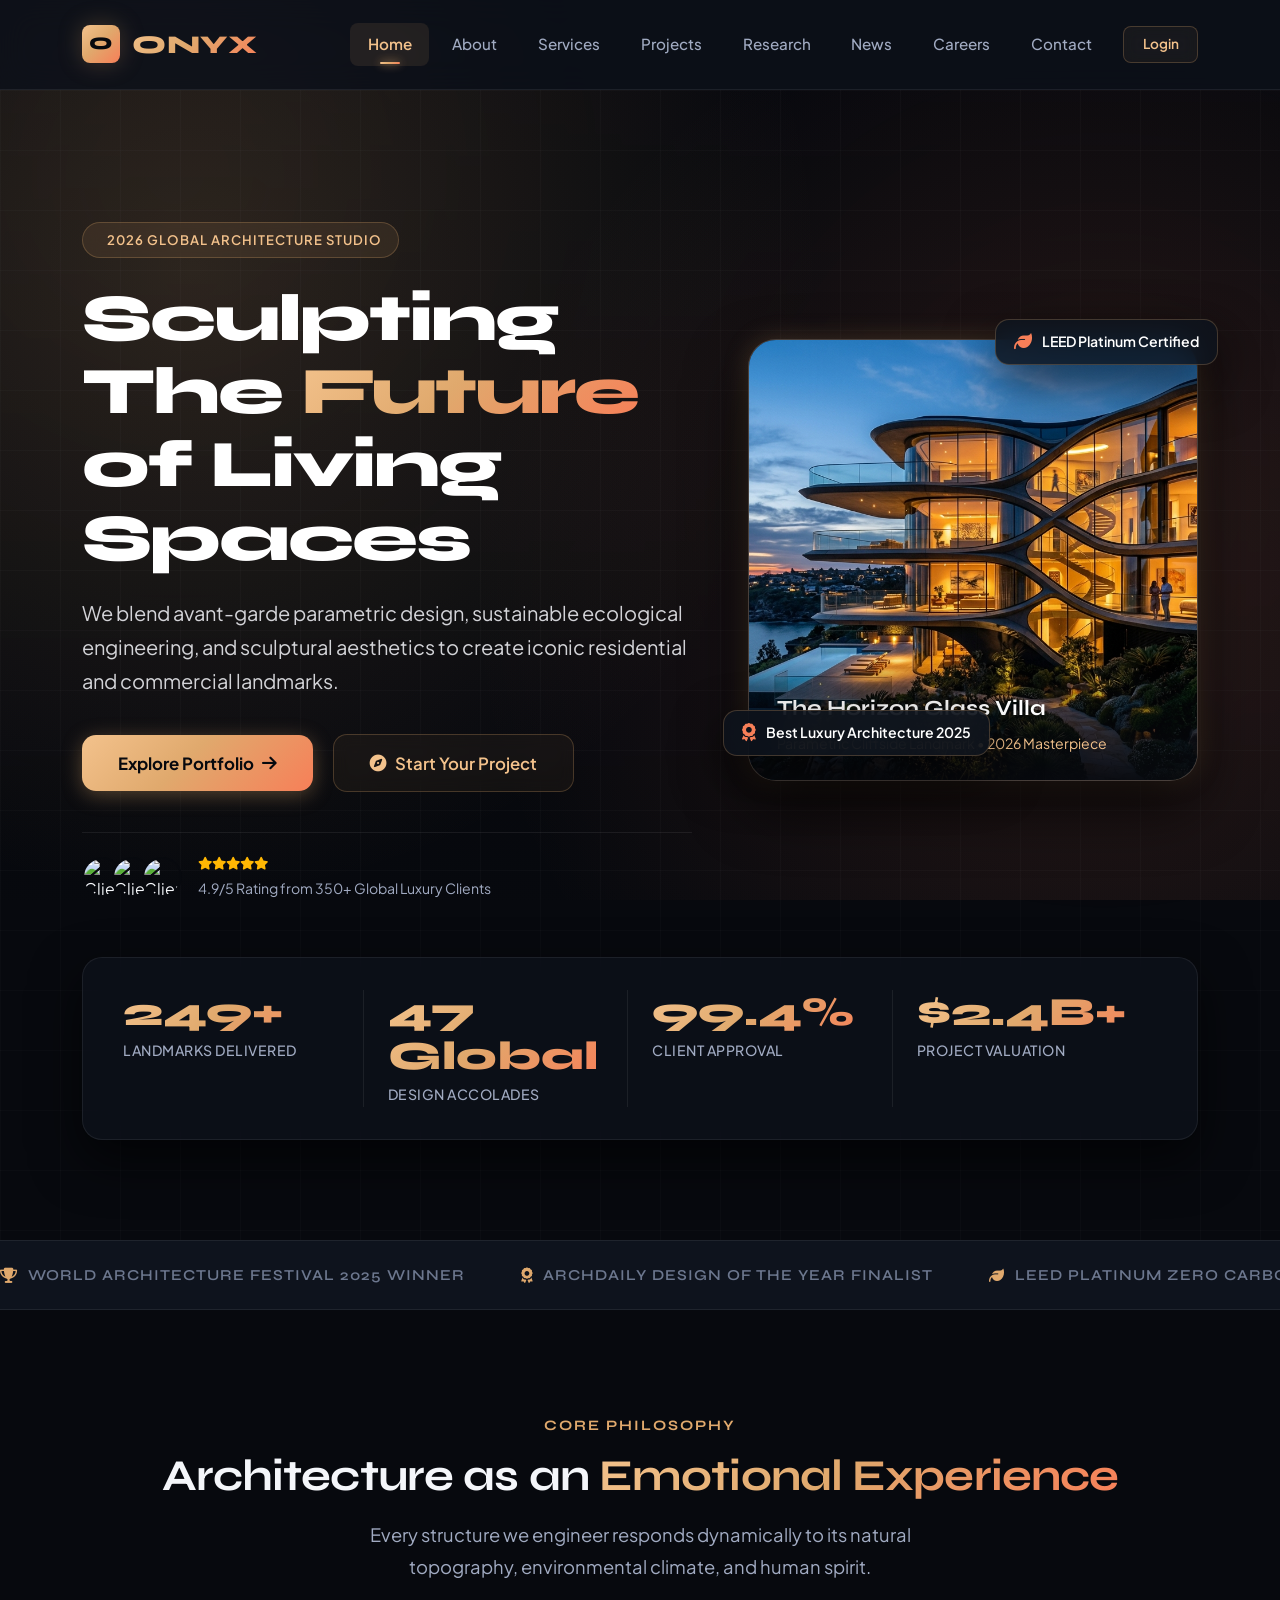
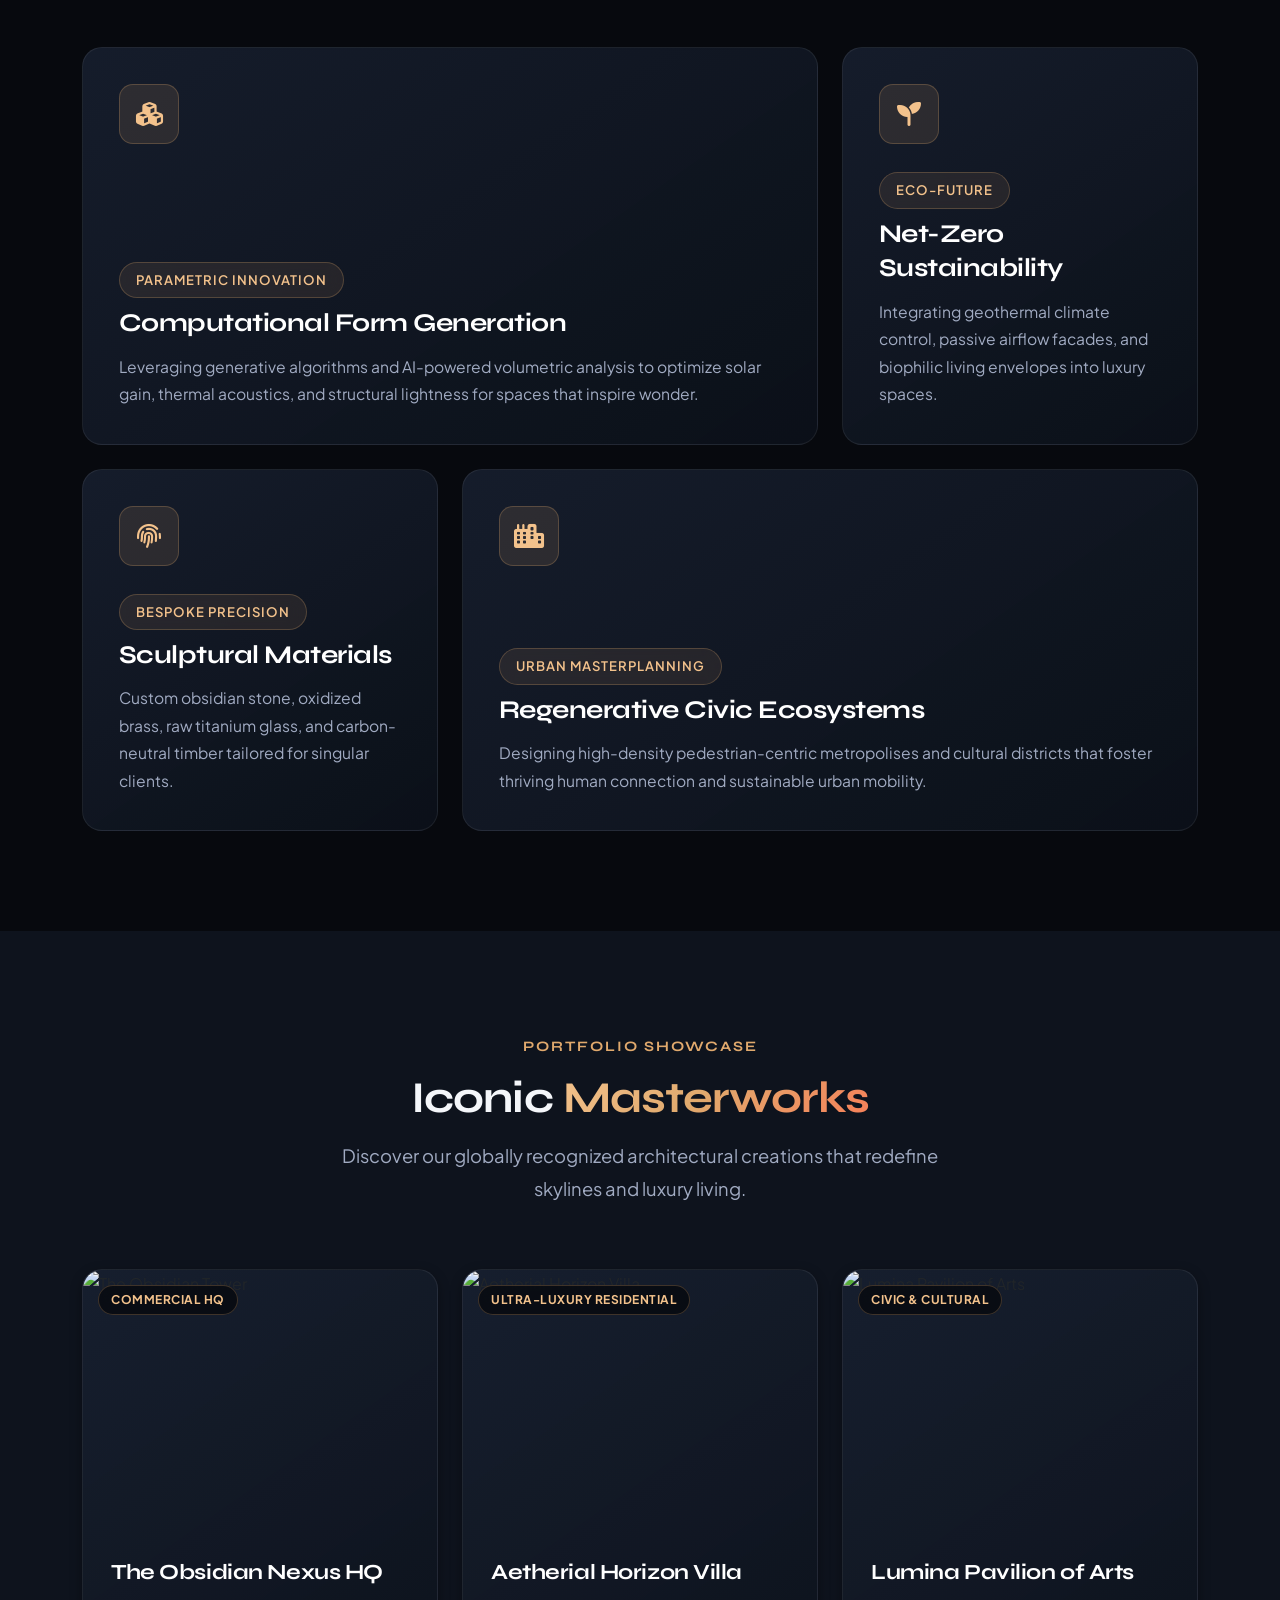
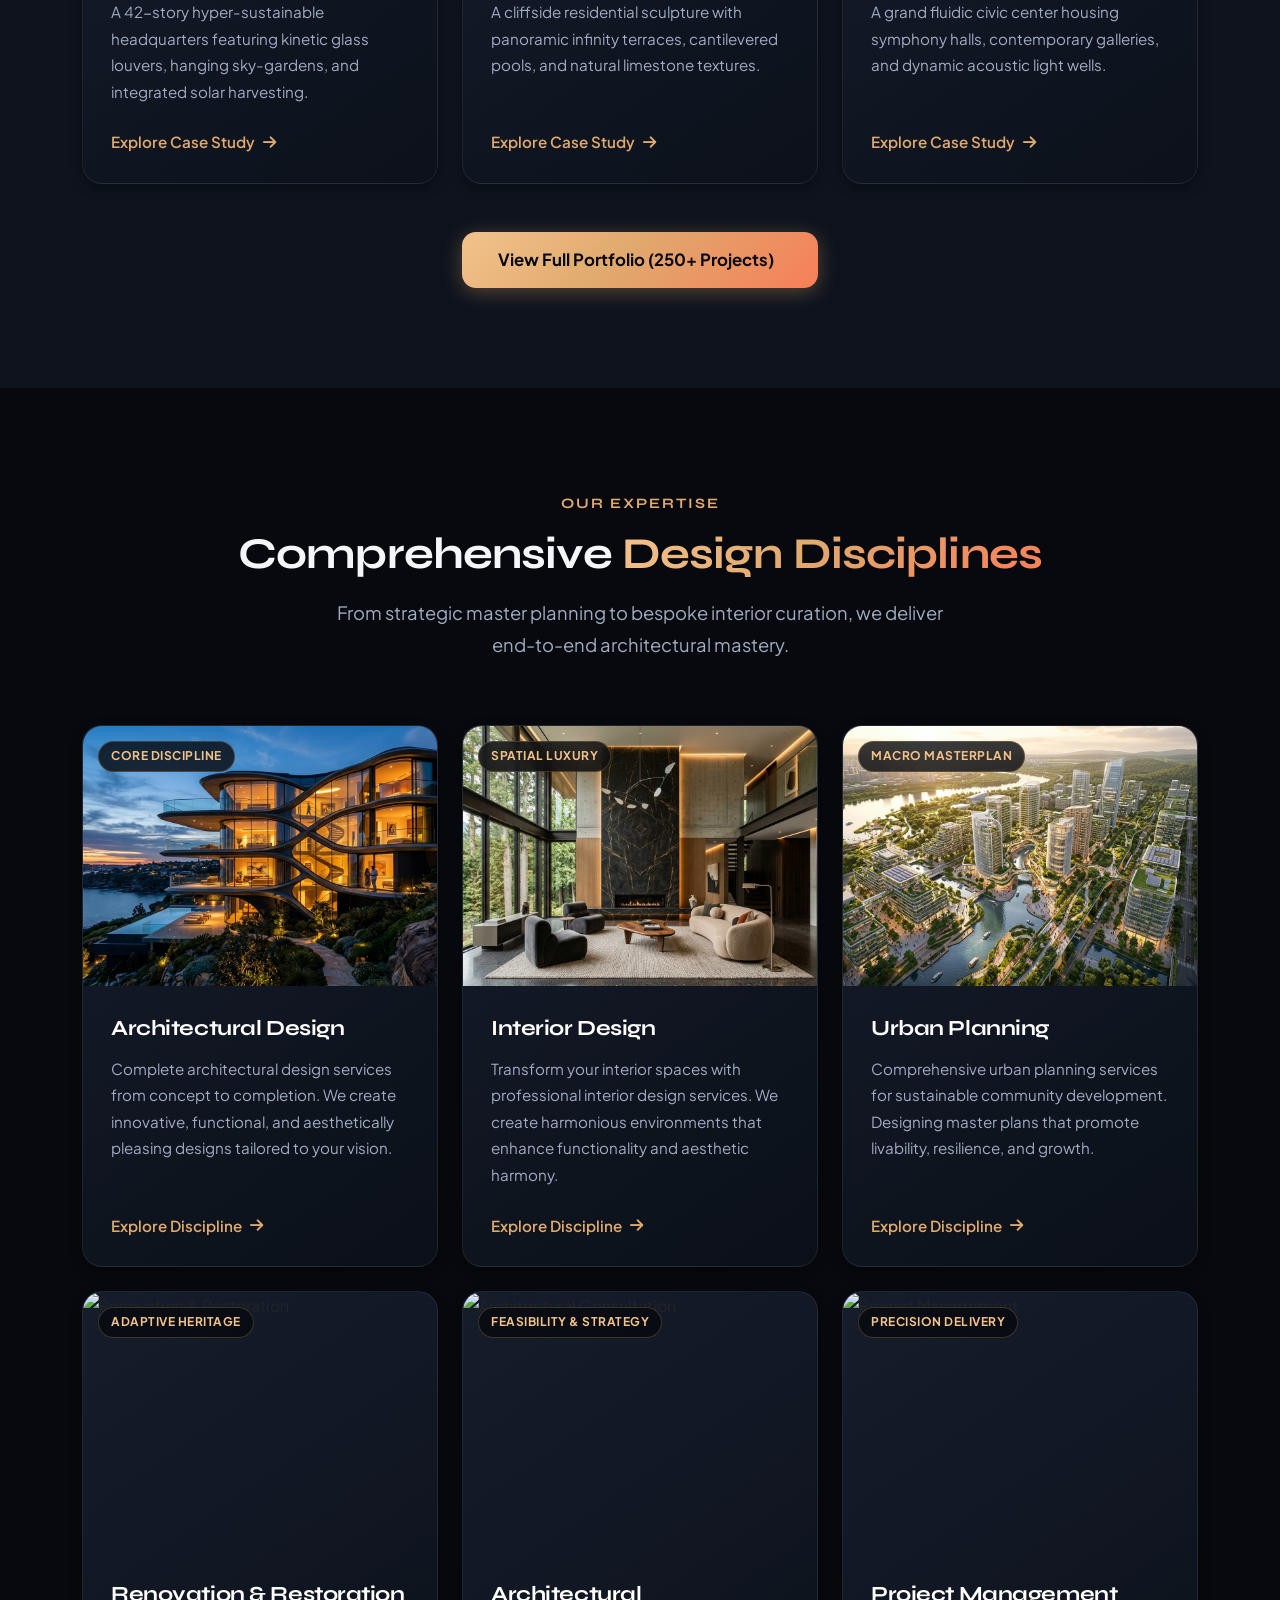
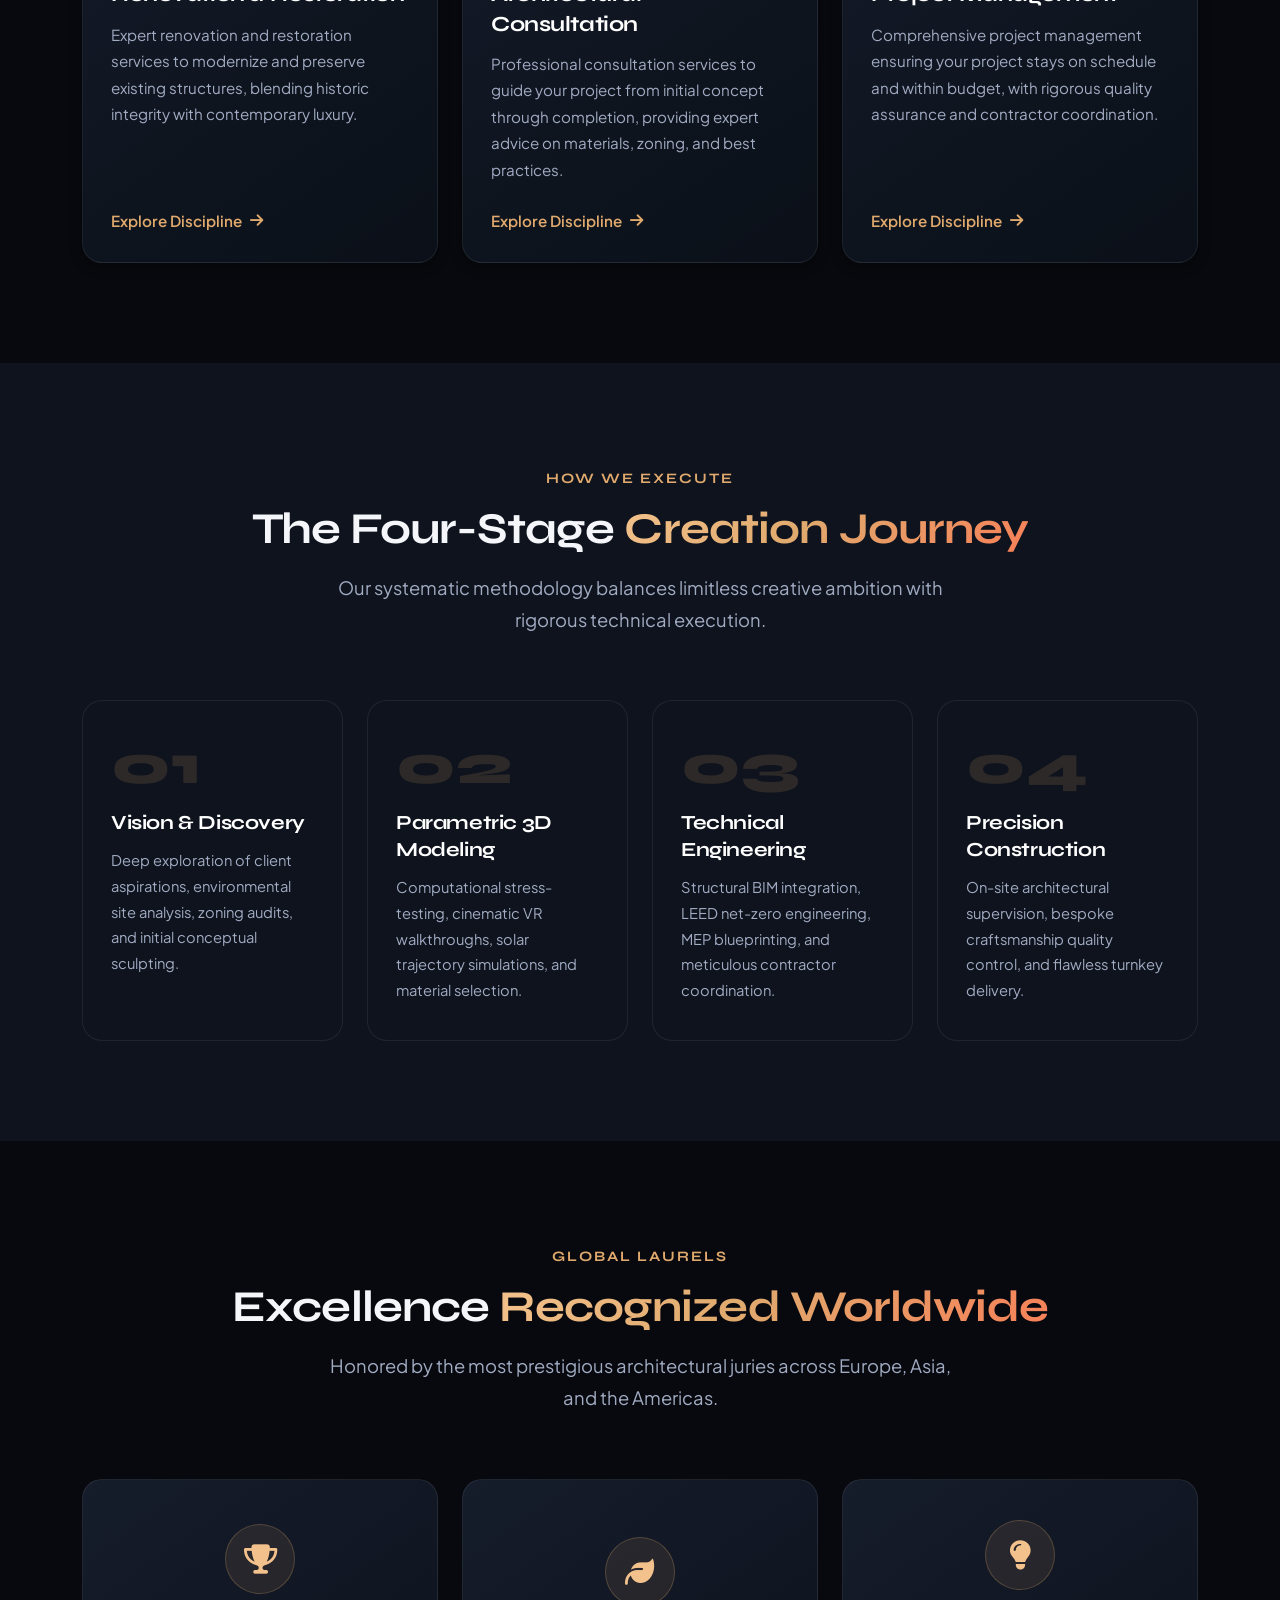
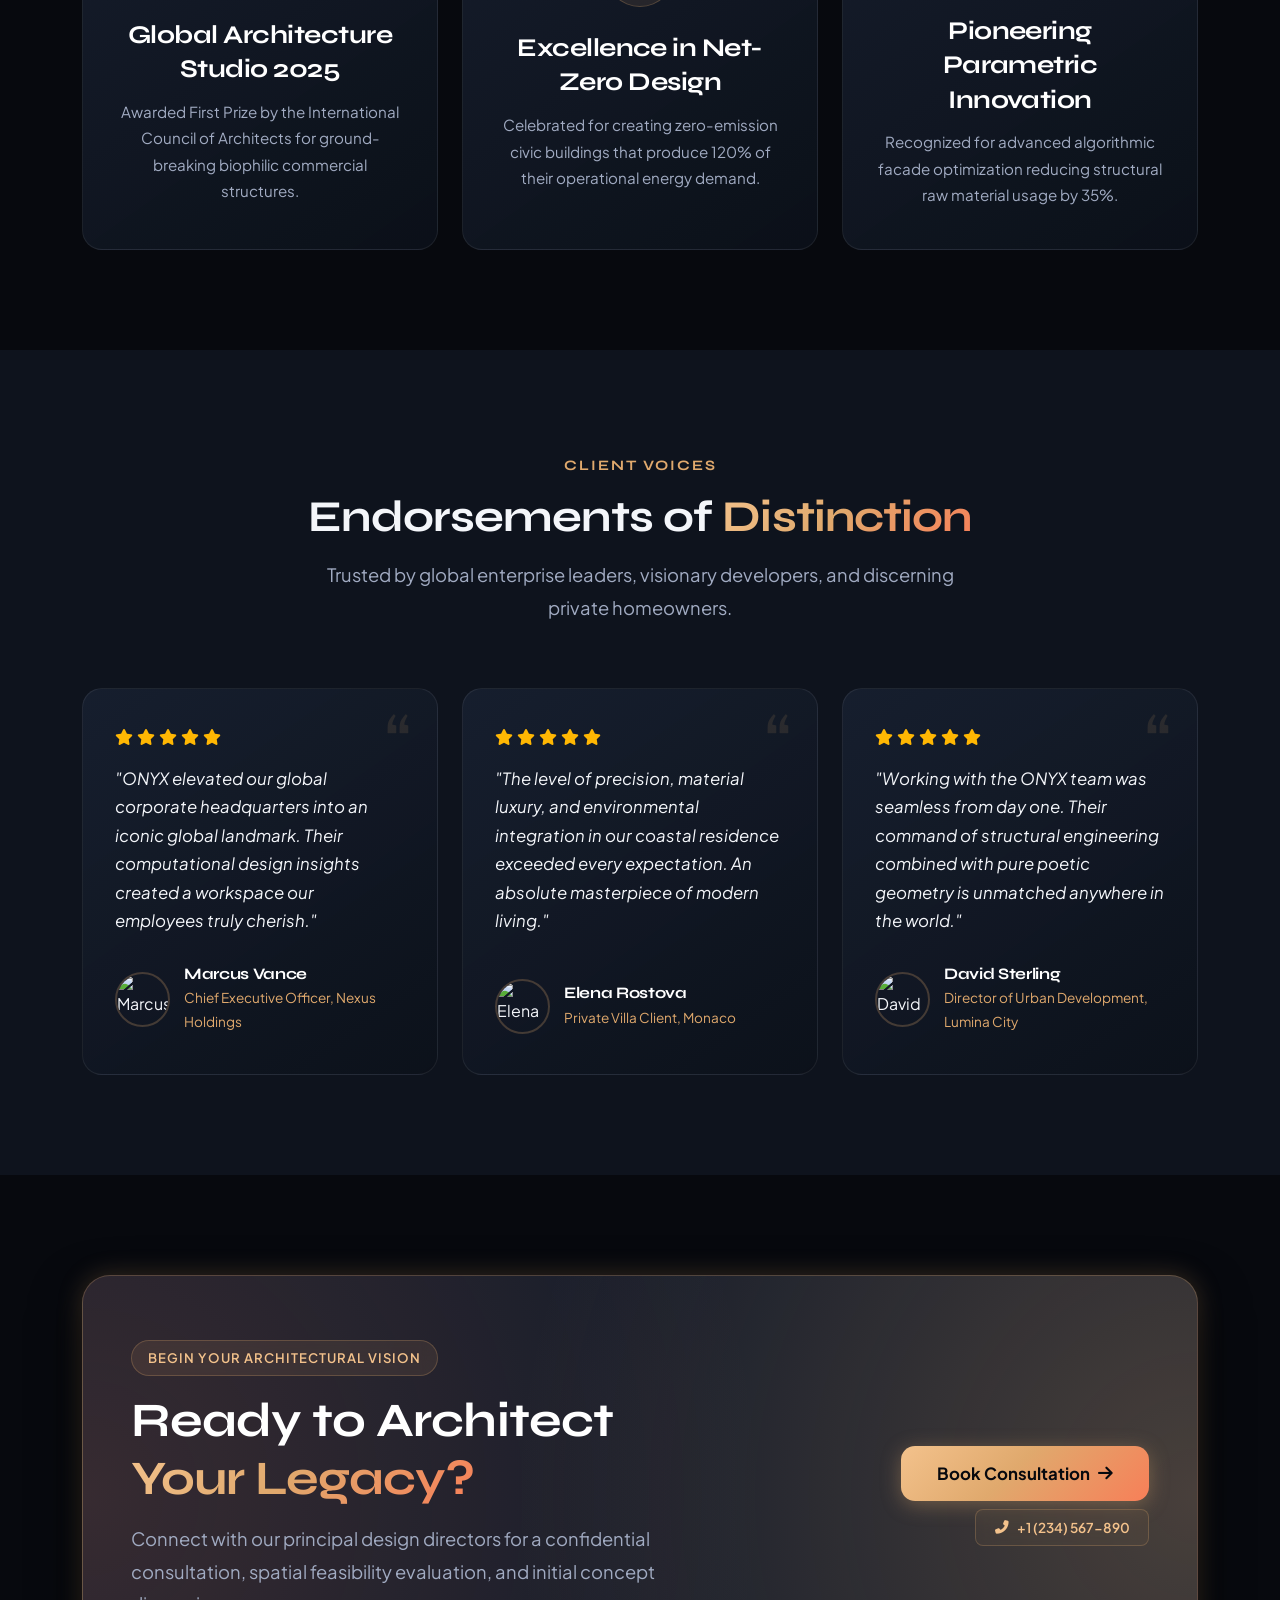
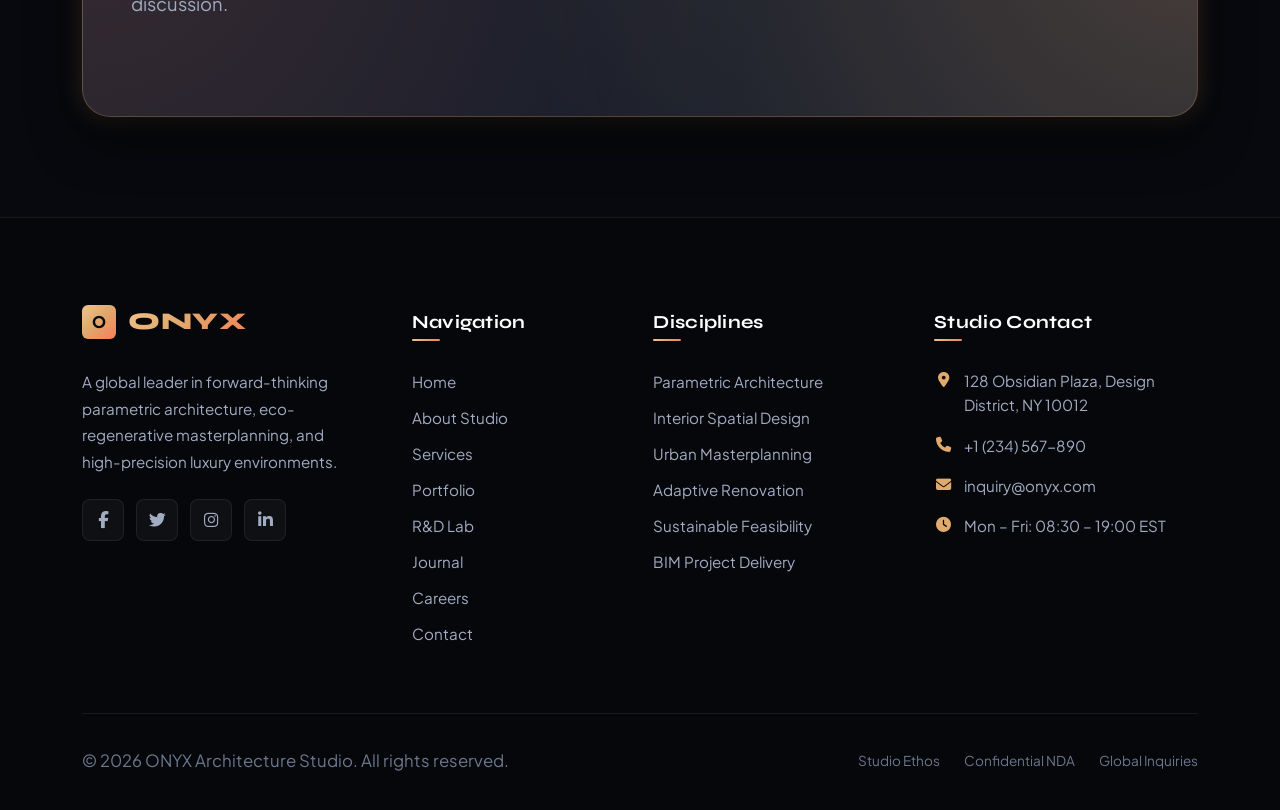
==== index.html @ a3a74d8b "first commit" ====
<!DOCTYPE html>
<html lang="en" data-theme="dark">
<head>
    <meta charset="UTF-8">
    <meta name="viewport" content="width=device-width, initial-scale=1.0">
    <meta name="description" content="ONYX - Award-winning modern architecture & sustainable urban design firm. Crafting futuristic residential, commercial, and civic landmarks.">
    <title>ONYX — Modern Luxury Architecture & Design</title>
    
    <!-- Favicon -->
    <link rel="icon" type="image/svg+xml" href="images/favicon.svg">
    <link rel="icon" type="image/x-icon" href="images/favicon.ico">
    
    <!-- Google Fonts: Syne & Plus Jakarta Sans -->
    <link rel="preconnect" href="https://fonts.googleapis.com">
    <link rel="preconnect" href="https://fonts.gstatic.com" crossorigin>
    <link href="https://fonts.googleapis.com/css2?family=Plus+Jakarta+Sans:wght@300;400;500;600;700;800&family=Syne:wght@600;700;800&display=swap" rel="stylesheet">

    <!-- Bootstrap CSS -->
    <link href="https://cdn.jsdelivr.net/npm/bootstrap@5.3.0/dist/css/bootstrap.min.css" rel="stylesheet">
    
    <!-- Font Awesome -->
    <link rel="stylesheet" href="https://cdnjs.cloudflare.com/ajax/libs/font-awesome/6.4.0/css/all.min.css">
    
    <!-- Custom CSS -->
    <link rel="stylesheet" href="css/style.css">
</head>
<body>
    <!-- Header / Glassmorphism Navigation -->
    <header>
        <nav class="navbar navbar-expand-lg">
            <div class="container">
                <a class="navbar-brand" href="index.html">
                    <div class="brand-badge">O</div>
                    <span>ONYX</span>
                </a>
                <button class="navbar-toggler" type="button" data-bs-toggle="collapse" data-bs-target="#navbarNav" aria-controls="navbarNav" aria-expanded="false" aria-label="Toggle navigation">
                    <span class="navbar-toggler-icon"></span>
                </button>
                <div class="collapse navbar-collapse" id="navbarNav">
                    <ul class="navbar-nav ms-auto">
                        <li class="nav-item">
                            <a class="nav-link active" href="index.html">Home</a>
                        </li>
                        <li class="nav-item">
                            <a class="nav-link" href="about.html">About</a>
                        </li>
                        <li class="nav-item">
                            <a class="nav-link" href="services.html">Services</a>
                        </li>
                        <li class="nav-item">
                            <a class="nav-link" href="projects.html">Projects</a>
                        </li>
                        <li class="nav-item">
                            <a class="nav-link" href="research.html">Research</a>
                        </li>
                        <li class="nav-item">
                            <a class="nav-link" href="news.html">News</a>
                        </li>
                        <li class="nav-item">
                            <a class="nav-link" href="careers.html">Careers</a>
                        </li>
                        <li class="nav-item">
                            <a class="nav-link" href="contact.html">Contact</a>
                        </li>
                        <li class="nav-item ms-lg-2">
                            <a class="btn btn-outline btn-sm" href="login.html">Login</a>
                        </li>
                    </ul>
                </div>
            </div>
        </nav>
    </header>

    <!-- Luxury Hero Section -->
    <section class="hero-section">
        <div class="container">
            <div class="hero-split-grid">
                <!-- Left Content Column -->
                <div class="hero-text-col">
                    <div class="luxury-badge animate-float">
                        <i class="fas fa-sparkles"></i> 2026 Global Architecture Studio
                    </div>
                    <h1>Sculpting The <span class="gradient-text">Future</span> of Living Spaces</h1>
                    <p>We blend avant-garde parametric design, sustainable ecological engineering, and sculptural aesthetics to create iconic residential and commercial landmarks.</p>
                    
                    <div class="hero-actions">
                        <a href="projects.html" class="btn btn-primary btn-lg">
                            <span>Explore Portfolio</span>
                            <i class="fas fa-arrow-right"></i>
                        </a>
                        <a href="contact.html" class="btn btn-outline btn-lg">
                            <i class="fas fa-compass"></i>
                            <span>Start Your Project</span>
                        </a>
                    </div>

                    <!-- Trust Proof Stack -->
                    <div class="hero-trust-proof">
                        <div class="avatar-stack">
                            <img src="https://images.pexels.com/photos/220453/pexels-photo-220453.jpeg?auto=compress&cs=tinysrgb&w=150" alt="Client">
                            <img src="https://images.pexels.com/photos/774909/pexels-photo-774909.jpeg?auto=compress&cs=tinysrgb&w=150" alt="Client">
                            <img src="https://images.pexels.com/photos/1043471/pexels-photo-1043471.jpeg?auto=compress&cs=tinysrgb&w=150" alt="Client">
                        </div>
                        <div class="trust-rating-info">
                            <div class="trust-stars">
                                <i class="fas fa-star"></i><i class="fas fa-star"></i><i class="fas fa-star"></i><i class="fas fa-star"></i><i class="fas fa-star"></i>
                            </div>
                            <div>4.9/5 Rating from 350+ Global Luxury Clients</div>
                        </div>
                    </div>
                </div>

                <!-- Right Visual Showcase Stage -->
                <div class="hero-showcase-stage">
                    <div class="floating-glass-badge badge-top-right">
                        <i class="fas fa-leaf"></i>
                        <span>LEED Platinum Certified</span>
                    </div>

                    <div class="hero-showcase-card">
                        <img src="images/service-architectural-design.jpg" alt="The Obsidian Nexus" class="hero-showcase-img">
                        <div class="hero-showcase-overlay">
                            <div class="hero-showcase-title">The Horizon Glass Villa</div>
                            <div class="hero-showcase-subtitle">Parametric Cliffside Landmark • 2026 Masterpiece</div>
                        </div>
                    </div>

                    <div class="floating-glass-badge badge-bottom-left">
                        <i class="fas fa-award"></i>
                        <span>Best Luxury Architecture 2025</span>
                    </div>
                </div>
            </div>

            <!-- Lower Hero 4-Column Live Metric Matrix -->
            <div class="hero-stats-row">
                <div class="hero-stat-item">
                    <div class="hero-stat-number" data-counter="250" data-suffix="+">250+</div>
                    <div class="hero-stat-label">Landmarks Delivered</div>
                </div>
                <div class="hero-stat-item">
                    <div class="hero-stat-number" data-counter="48" data-suffix=" Global">48 Global</div>
                    <div class="hero-stat-label">Design Accolades</div>
                </div>
                <div class="hero-stat-item">
                    <div class="hero-stat-number" data-counter="99.4" data-suffix="%">99.4%</div>
                    <div class="hero-stat-label">Client Approval</div>
                </div>
                <div class="hero-stat-item">
                    <div class="hero-stat-number" data-counter="2.4" data-prefix="$" data-suffix="B+">$2.4B+</div>
                    <div class="hero-stat-label">Project Valuation</div>
                </div>
            </div>
        </div>
    </section>

    <!-- Accolades & Press Infinite Marquee -->
    <div class="marquee-wrapper">
        <div class="marquee-content">
            <span class="marquee-item"><i class="fas fa-trophy"></i> World Architecture Festival 2025 Winner</span>
            <span class="marquee-item"><i class="fas fa-award"></i> ArchDaily Design of the Year Finalist</span>
            <span class="marquee-item"><i class="fas fa-leaf"></i> LEED Platinum Zero Carbon Certified</span>
            <span class="marquee-item"><i class="fas fa-star"></i> Pritzker Architecture Prize Nominee</span>
            <span class="marquee-item"><i class="fas fa-gem"></i> Architectural Digest Top 50 Global Studios</span>
            <span class="marquee-item"><i class="fas fa-trophy"></i> World Architecture Festival 2025 Winner</span>
            <span class="marquee-item"><i class="fas fa-award"></i> ArchDaily Design of the Year Finalist</span>
            <span class="marquee-item"><i class="fas fa-leaf"></i> LEED Platinum Zero Carbon Certified</span>
        </div>
    </div>

    <!-- Architectural Philosophy / Bento Highlights Grid -->
    <section id="philosophy" class="bg-white">
        <div class="container">
            <div class="section-title">
                <span class="section-tag">Core Philosophy</span>
                <h2>Architecture as an <span class="gradient-text">Emotional Experience</span></h2>
                <p>Every structure we engineer responds dynamically to its natural topography, environmental climate, and human spirit.</p>
            </div>

            <div class="bento-grid">
                <!-- Bento Item 1 (Wide) -->
                <div class="bento-card col-span-8">
                    <div class="bento-icon">
                        <i class="fas fa-cubes"></i>
                    </div>
                    <div>
                        <div class="luxury-badge mb-2">Parametric Innovation</div>
                        <h3>Computational Form Generation</h3>
                        <p>Leveraging generative algorithms and AI-powered volumetric analysis to optimize solar gain, thermal acoustics, and structural lightness for spaces that inspire wonder.</p>
                    </div>
                </div>

                <!-- Bento Item 2 -->
                <div class="bento-card col-span-4">
                    <div class="bento-icon">
                        <i class="fas fa-seedling"></i>
                    </div>
                    <div>
                        <div class="luxury-badge mb-2">Eco-Future</div>
                        <h3>Net-Zero Sustainability</h3>
                        <p>Integrating geothermal climate control, passive airflow facades, and biophilic living envelopes into luxury spaces.</p>
                    </div>
                </div>

                <!-- Bento Item 3 -->
                <div class="bento-card col-span-4">
                    <div class="bento-icon">
                        <i class="fas fa-fingerprint"></i>
                    </div>
                    <div>
                        <div class="luxury-badge mb-2">Bespoke Precision</div>
                        <h3>Sculptural Materials</h3>
                        <p>Custom obsidian stone, oxidized brass, raw titanium glass, and carbon-neutral timber tailored for singular clients.</p>
                    </div>
                </div>

                <!-- Bento Item 4 (Wide) -->
                <div class="bento-card col-span-8">
                    <div class="bento-icon">
                        <i class="fas fa-city"></i>
                    </div>
                    <div>
                        <div class="luxury-badge mb-2">Urban Masterplanning</div>
                        <h3>Regenerative Civic Ecosystems</h3>
                        <p>Designing high-density pedestrian-centric metropolises and cultural districts that foster thriving human connection and sustainable urban mobility.</p>
                    </div>
                </div>
            </div>
        </div>
    </section>

    <!-- Signature Projects Showcase -->
    <section id="projects" class="bg-light">
        <div class="container">
            <div class="section-title">
                <span class="section-tag">Portfolio Showcase</span>
                <h2>Iconic <span class="gradient-text">Masterworks</span></h2>
                <p>Discover our globally recognized architectural creations that redefine skylines and luxury living.</p>
            </div>

            <div class="row g-4">
                <!-- Project 1 -->
                <div class="col-md-6 col-lg-4">
                    <div class="card">
                        <div class="card-img-wrapper">
                            <img src="https://images.pexels.com/photos/323775/pexels-photo-323775.jpeg?auto=compress&cs=tinysrgb&w=800" alt="The Obsidian Tower" class="card-img-top">
                            <span class="card-tag">Commercial HQ</span>
                        </div>
                        <div class="card-body">
                            <h3 class="card-title">The Obsidian Nexus HQ</h3>
                            <p class="card-text">A 42-story hyper-sustainable headquarters featuring kinetic glass louvers, hanging sky-gardens, and integrated solar harvesting.</p>
                            <a href="project-details.html" class="card-link">
                                <span>Explore Case Study</span>
                                <i class="fas fa-arrow-right"></i>
                            </a>
                        </div>
                    </div>
                </div>

                <!-- Project 2 -->
                <div class="col-md-6 col-lg-4">
                    <div class="card">
                        <div class="card-img-wrapper">
                            <img src="https://images.pexels.com/photos/323780/pexels-photo-323780.jpeg?auto=compress&cs=tinysrgb&w=800" alt="Aetherial Horizon Villa" class="card-img-top">
                            <span class="card-tag">Ultra-Luxury Residential</span>
                        </div>
                        <div class="card-body">
                            <h3 class="card-title">Aetherial Horizon Villa</h3>
                            <p class="card-text">A cliffside residential sculpture with panoramic infinity terraces, cantilevered pools, and natural limestone textures.</p>
                            <a href="project-details.html" class="card-link">
                                <span>Explore Case Study</span>
                                <i class="fas fa-arrow-right"></i>
                            </a>
                        </div>
                    </div>
                </div>

                <!-- Project 3 -->
                <div class="col-md-6 col-lg-4">
                    <div class="card">
                        <div class="card-img-wrapper">
                            <img src="https://images.pexels.com/photos/1568607/pexels-photo-1568607.jpeg?auto=compress&cs=tinysrgb&w=800" alt="Lumina Pavilion of Arts" class="card-img-top">
                            <span class="card-tag">Civic & Cultural</span>
                        </div>
                        <div class="card-body">
                            <h3 class="card-title">Lumina Pavilion of Arts</h3>
                            <p class="card-text">A grand fluidic civic center housing symphony halls, contemporary galleries, and dynamic acoustic light wells.</p>
                            <a href="project-details.html" class="card-link">
                                <span>Explore Case Study</span>
                                <i class="fas fa-arrow-right"></i>
                            </a>
                        </div>
                    </div>
                </div>
            </div>

            <div class="text-center mt-5">
                <a href="projects.html" class="btn btn-primary btn-lg">
                    <span>View Full Portfolio (250+ Projects)</span>
                    <i class="fas fa-grid-2"></i>
                </a>
            </div>
        </div>
    </section>

    <!-- Comprehensive Services Section -->
    <section id="services" class="bg-white">
        <div class="container">
            <div class="section-title">
                <span class="section-tag">Our Expertise</span>
                <h2>Comprehensive <span class="gradient-text">Design Disciplines</span></h2>
                <p>From strategic master planning to bespoke interior curation, we deliver end-to-end architectural mastery.</p>
            </div>

            <div class="row g-4">
                <!-- 1. Architectural Design -->
                <div class="col-md-6 col-lg-4">
                    <div class="card">
                        <div class="card-img-wrapper">
                            <img src="images/service-architectural-design.jpg" alt="Architectural Design" class="card-img-top">
                            <span class="card-tag">Core Discipline</span>
                        </div>
                        <div class="card-body">
                            <h3>Architectural Design</h3>
                            <p class="card-text">Complete architectural design services from concept to completion. We create innovative, functional, and aesthetically pleasing designs tailored to your vision.</p>
                            <a href="services.html" class="card-link">
                                <span>Explore Discipline</span> <i class="fas fa-arrow-right"></i>
                            </a>
                        </div>
                    </div>
                </div>

                <!-- 2. Interior Design -->
                <div class="col-md-6 col-lg-4">
                    <div class="card">
                        <div class="card-img-wrapper">
                            <img src="images/service-interior-design.jpg" alt="Interior Design" class="card-img-top">
                            <span class="card-tag">Spatial Luxury</span>
                        </div>
                        <div class="card-body">
                            <h3>Interior Design</h3>
                            <p class="card-text">Transform your interior spaces with professional interior design services. We create harmonious environments that enhance functionality and aesthetic harmony.</p>
                            <a href="services.html" class="card-link">
                                <span>Explore Discipline</span> <i class="fas fa-arrow-right"></i>
                            </a>
                        </div>
                    </div>
                </div>

                <!-- 3. Urban Planning -->
                <div class="col-md-6 col-lg-4">
                    <div class="card">
                        <div class="card-img-wrapper">
                            <img src="images/service-urban-planning.jpg" alt="Urban Planning" class="card-img-top">
                            <span class="card-tag">Macro Masterplan</span>
                        </div>
                        <div class="card-body">
                            <h3>Urban Planning</h3>
                            <p class="card-text">Comprehensive urban planning services for sustainable community development. Designing master plans that promote livability, resilience, and growth.</p>
                            <a href="services.html" class="card-link">
                                <span>Explore Discipline</span> <i class="fas fa-arrow-right"></i>
                            </a>
                        </div>
                    </div>
                </div>

                <!-- 4. Renovation & Restoration -->
                <div class="col-md-6 col-lg-4">
                    <div class="card">
                        <div class="card-img-wrapper">
                            <img src="https://images.pexels.com/photos/1571460/pexels-photo-1571460.jpeg?auto=compress&cs=tinysrgb&w=800" alt="Renovation & Restoration" class="card-img-top">
                            <span class="card-tag">Adaptive Heritage</span>
                        </div>
                        <div class="card-body">
                            <h3>Renovation & Restoration</h3>
                            <p class="card-text">Expert renovation and restoration services to modernize and preserve existing structures, blending historic integrity with contemporary luxury.</p>
                            <a href="services.html" class="card-link">
                                <span>Explore Discipline</span> <i class="fas fa-arrow-right"></i>
                            </a>
                        </div>
                    </div>
                </div>

                <!-- 5. Architectural Consultation -->
                <div class="col-md-6 col-lg-4">
                    <div class="card">
                        <div class="card-img-wrapper">
                            <img src="https://images.pexels.com/photos/3182812/pexels-photo-3182812.jpeg?auto=compress&cs=tinysrgb&w=800" alt="Architectural Consultation" class="card-img-top">
                            <span class="card-tag">Feasibility & Strategy</span>
                        </div>
                        <div class="card-body">
                            <h3>Architectural Consultation</h3>
                            <p class="card-text">Professional consultation services to guide your project from initial concept through completion, providing expert advice on materials, zoning, and best practices.</p>
                            <a href="services.html" class="card-link">
                                <span>Explore Discipline</span> <i class="fas fa-arrow-right"></i>
                            </a>
                        </div>
                    </div>
                </div>

                <!-- 6. Project Management -->
                <div class="col-md-6 col-lg-4">
                    <div class="card">
                        <div class="card-img-wrapper">
                            <img src="https://images.pexels.com/photos/1216589/pexels-photo-1216589.jpeg?auto=compress&cs=tinysrgb&w=800" alt="Project Management" class="card-img-top">
                            <span class="card-tag">Precision Delivery</span>
                        </div>
                        <div class="card-body">
                            <h3>Project Management</h3>
                            <p class="card-text">Comprehensive project management ensuring your project stays on schedule and within budget, with rigorous quality assurance and contractor coordination.</p>
                            <a href="services.html" class="card-link">
                                <span>Explore Discipline</span> <i class="fas fa-arrow-right"></i>
                            </a>
                        </div>
                    </div>
                </div>
            </div>
        </div>
    </section>

    <!-- Interactive Design Process Journey -->
    <section id="process" class="bg-light">
        <div class="container">
            <div class="section-title">
                <span class="section-tag">How We Execute</span>
                <h2>The Four-Stage <span class="gradient-text">Creation Journey</span></h2>
                <p>Our systematic methodology balances limitless creative ambition with rigorous technical execution.</p>
            </div>

            <div class="process-grid">
                <div class="process-step-card">
                    <div class="process-step-number">01</div>
                    <h3>Vision & Discovery</h3>
                    <p>Deep exploration of client aspirations, environmental site analysis, zoning audits, and initial conceptual sculpting.</p>
                </div>
                <div class="process-step-card">
                    <div class="process-step-number">02</div>
                    <h3>Parametric 3D Modeling</h3>
                    <p>Computational stress-testing, cinematic VR walkthroughs, solar trajectory simulations, and material selection.</p>
                </div>
                <div class="process-step-card">
                    <div class="process-step-number">03</div>
                    <h3>Technical Engineering</h3>
                    <p>Structural BIM integration, LEED net-zero engineering, MEP blueprinting, and meticulous contractor coordination.</p>
                </div>
                <div class="process-step-card">
                    <div class="process-step-number">04</div>
                    <h3>Precision Construction</h3>
                    <p>On-site architectural supervision, bespoke craftsmanship quality control, and flawless turnkey delivery.</p>
                </div>
            </div>
        </div>
    </section>

    <!-- Global Awards & Industry Recognition -->
    <section id="awards" class="bg-white">
        <div class="container">
            <div class="section-title">
                <span class="section-tag">Global Laurels</span>
                <h2>Excellence <span class="gradient-text">Recognized Worldwide</span></h2>
                <p>Honored by the most prestigious architectural juries across Europe, Asia, and the Americas.</p>
            </div>

            <div class="row g-4 justify-content-center">
                <div class="col-md-4">
                    <div class="cta-card">
                        <div class="cta-card-icon">
                            <i class="fas fa-trophy"></i>
                        </div>
                        <h3>Global Architecture Studio 2025</h3>
                        <p>Awarded First Prize by the International Council of Architects for ground-breaking biophilic commercial structures.</p>
                    </div>
                </div>
                <div class="col-md-4">
                    <div class="cta-card">
                        <div class="cta-card-icon">
                            <i class="fas fa-leaf"></i>
                        </div>
                        <h3>Excellence in Net-Zero Design</h3>
                        <p>Celebrated for creating zero-emission civic buildings that produce 120% of their operational energy demand.</p>
                    </div>
                </div>
                <div class="col-md-4">
                    <div class="cta-card">
                        <div class="cta-card-icon">
                            <i class="fas fa-lightbulb"></i>
                        </div>
                        <h3>Pioneering Parametric Innovation</h3>
                        <p>Recognized for advanced algorithmic facade optimization reducing structural raw material usage by 35%.</p>
                    </div>
                </div>
            </div>
        </div>
    </section>

    <!-- Client Testimonials & Press Endorsements -->
    <section id="testimonials" class="bg-light">
        <div class="container">
            <div class="section-title">
                <span class="section-tag">Client Voices</span>
                <h2>Endorsements of <span class="gradient-text">Distinction</span></h2>
                <p>Trusted by global enterprise leaders, visionary developers, and discerning private homeowners.</p>
            </div>

            <div class="row g-4">
                <div class="col-md-4">
                    <div class="testimonial-card">
                        <div class="testimonial-rating">
                            <i class="fas fa-star"></i><i class="fas fa-star"></i><i class="fas fa-star"></i><i class="fas fa-star"></i><i class="fas fa-star"></i>
                        </div>
                        <p class="testimonial-text">"ONYX elevated our global corporate headquarters into an iconic global landmark. Their computational design insights created a workspace our employees truly cherish."</p>
                        <div class="testimonial-author-wrapper">
                            <img src="https://images.pexels.com/photos/220453/pexels-photo-220453.jpeg?auto=compress&cs=tinysrgb&w=150" alt="Marcus Vance" class="testimonial-avatar">
                            <div>
                                <h4 class="testimonial-author">Marcus Vance</h4>
                                <p class="testimonial-role">Chief Executive Officer, Nexus Holdings</p>
                            </div>
                        </div>
                    </div>
                </div>

                <div class="col-md-4">
                    <div class="testimonial-card">
                        <div class="testimonial-rating">
                            <i class="fas fa-star"></i><i class="fas fa-star"></i><i class="fas fa-star"></i><i class="fas fa-star"></i><i class="fas fa-star"></i>
                        </div>
                        <p class="testimonial-text">"The level of precision, material luxury, and environmental integration in our coastal residence exceeded every expectation. An absolute masterpiece of modern living."</p>
                        <div class="testimonial-author-wrapper">
                            <img src="https://images.pexels.com/photos/774909/pexels-photo-774909.jpeg?auto=compress&cs=tinysrgb&w=150" alt="Elena Rostova" class="testimonial-avatar">
                            <div>
                                <h4 class="testimonial-author">Elena Rostova</h4>
                                <p class="testimonial-role">Private Villa Client, Monaco</p>
                            </div>
                        </div>
                    </div>
                </div>

                <div class="col-md-4">
                    <div class="testimonial-card">
                        <div class="testimonial-rating">
                            <i class="fas fa-star"></i><i class="fas fa-star"></i><i class="fas fa-star"></i><i class="fas fa-star"></i><i class="fas fa-star"></i>
                        </div>
                        <p class="testimonial-text">"Working with the ONYX team was seamless from day one. Their command of structural engineering combined with pure poetic geometry is unmatched anywhere in the world."</p>
                        <div class="testimonial-author-wrapper">
                            <img src="https://images.pexels.com/photos/1043471/pexels-photo-1043471.jpeg?auto=compress&cs=tinysrgb&w=150" alt="David Sterling" class="testimonial-avatar">
                            <div>
                                <h4 class="testimonial-author">David Sterling</h4>
                                <p class="testimonial-role">Director of Urban Development, Lumina City</p>
                            </div>
                        </div>
                    </div>
                </div>
            </div>
        </div>
    </section>

    <!-- High-Impact Consultation Banner -->
    <section class="bg-white">
        <div class="container">
            <div class="consultation-banner text-center text-lg-start">
                <div class="row align-items-center">
                    <div class="col-lg-8">
                        <div class="luxury-badge mb-3">Begin Your Architectural Vision</div>
                        <h2>Ready to Architect <span class="gradient-text">Your Legacy?</span></h2>
                        <p>Connect with our principal design directors for a confidential consultation, spatial feasibility evaluation, and initial concept discussion.</p>
                    </div>
                    <div class="col-lg-4 text-lg-end mt-4 mt-lg-0">
                        <a href="contact.html" class="btn btn-primary btn-lg mb-2">
                            <span>Book Consultation</span>
                            <i class="fas fa-arrow-right"></i>
                        </a>
                        <div>
                            <a href="tel:+1234567890" class="btn btn-outline btn-sm">
                                <i class="fas fa-phone-alt"></i> +1 (234) 567-890
                            </a>
                        </div>
                    </div>
                </div>
            </div>
        </div>
    </section>

    <!-- Footer -->
    <footer>
    <div class="container">
        <div class="footer-content">
            <!-- Col 1: Brand -->
            <div class="footer-section">
                <div class="footer-brand-header">
                    <div class="brand-badge" style="width:34px;height:34px;border-radius:6px;background:var(--gradient-luxury);display:flex;align-items:center;justify-content:center;color:#07090e;font-weight:800;font-size:1rem;">O</div>
                    <span class="brand-title">ONYX</span>
                </div>
                <p>A global leader in forward-thinking parametric architecture, eco-regenerative masterplanning, and high-precision luxury environments.</p>
                <div class="social-icons">
                    <a href="https://www.facebook.com" target="_blank" rel="noopener noreferrer" class="social-icon" aria-label="Facebook"><i class="fab fa-facebook-f"></i></a>
                    <a href="https://www.twitter.com" target="_blank" rel="noopener noreferrer" class="social-icon" aria-label="Twitter"><i class="fab fa-twitter"></i></a>
                    <a href="https://www.instagram.com" target="_blank" rel="noopener noreferrer" class="social-icon" aria-label="Instagram"><i class="fab fa-instagram"></i></a>
                    <a href="https://www.linkedin.com" target="_blank" rel="noopener noreferrer" class="social-icon" aria-label="LinkedIn"><i class="fab fa-linkedin-in"></i></a>
                </div>
            </div>
            
            <!-- Col 2: Navigation -->
            <div class="footer-section">
                <h4 class="footer-heading">Navigation</h4>
                <ul>
                    <li><a href="index.html">Home</a></li>
                    <li><a href="about.html">About Studio</a></li>
                    <li><a href="services.html">Services</a></li>
                    <li><a href="projects.html">Portfolio</a></li>
                    <li><a href="research.html">R&D Lab</a></li>
                    <li><a href="news.html">Journal</a></li>
                    <li><a href="careers.html">Careers</a></li>
                    <li><a href="contact.html">Contact</a></li>
                </ul>
            </div>
            
            <!-- Col 3: Disciplines -->
            <div class="footer-section">
                <h4 class="footer-heading">Disciplines</h4>
                <ul>
                    <li><a href="services.html">Parametric Architecture</a></li>
                    <li><a href="services.html">Interior Spatial Design</a></li>
                    <li><a href="services.html">Urban Masterplanning</a></li>
                    <li><a href="services.html">Adaptive Renovation</a></li>
                    <li><a href="services.html">Sustainable Feasibility</a></li>
                    <li><a href="services.html">BIM Project Delivery</a></li>
                </ul>
            </div>
            
            <!-- Col 4: Studio Contact -->
            <div class="footer-section">
                <h4 class="footer-heading">Studio Contact</h4>
                <div class="footer-contact-info">
                    <div class="footer-contact-item">
                        <i class="fas fa-map-marker-alt"></i>
                        <span>128 Obsidian Plaza, Design District, NY 10012</span>
                    </div>
                    <div class="footer-contact-item">
                        <i class="fas fa-phone"></i>
                        <a href="tel:+1234567890">+1 (234) 567-890</a>
                    </div>
                    <div class="footer-contact-item">
                        <i class="fas fa-envelope"></i>
                        <a href="mailto:inquiry@onyx.com">inquiry@onyx.com</a>
                    </div>
                    <div class="footer-contact-item">
                        <i class="fas fa-clock"></i>
                        <span>Mon – Fri: 08:30 – 19:00 EST</span>
                    </div>
                </div>
            </div>
        </div>
        
        <div class="footer-bottom">
            <p>&copy; <span id="currentYear"></span> ONYX Architecture Studio. All rights reserved.</p>
            <ul class="footer-bottom-links">
                <li><a href="about.html">Studio Ethos</a></li>
                <li><a href="contact.html">Confidential NDA</a></li>
                <li><a href="contact.html">Global Inquiries</a></li>
            </ul>
        </div>
    </div>
</footer>

    <!-- Bootstrap Bundle JS -->
    <script src="https://cdn.jsdelivr.net/npm/bootstrap@5.3.0/dist/js/bootstrap.bundle.min.js"></script>
    
    <!-- jQuery -->
    <script src="https://code.jquery.com/jquery-3.7.0.min.js"></script>
    
    <!-- Custom JS -->
    <script src="js/main.js"></script>
</body>
</html>
---- css/style.css ----
/* ==========================================================================
   ONYX / ONYX - Modern Dark Luxury Architecture Design System
   Color Palette: Deep Obsidian, Iridescent Champagne Copper, Sunset Amber
   ========================================================================== */

@import url('https://fonts.googleapis.com/css2?family=Plus+Jakarta+Sans:ital,wght@0,300;0,400;0,500;0,600;0,700;0,800;1,400&family=Syne:wght@500;600;700;800&display=swap');

/* ===== CSS Variables (Luxury Dark Theme as Default) ===== */
:root {
    /* Color Palette */
    --bg-deep: #07090e;
    --bg-surface: #0e131d;
    --bg-surface-elevated: #151c2a;
    --bg-surface-glass: rgba(14, 19, 29, 0.72);
    --bg-card: rgba(21, 28, 42, 0.65);
    --bg-card-hover: rgba(28, 38, 56, 0.85);

    /* Metallic Champagne & Sunset Amber Accents */
    --accent-copper: #e0a96d;
    --accent-copper-light: #f3c28c;
    --accent-copper-dark: #b88248;
    --accent-amber: #f77f58;
    --accent-amber-glow: rgba(247, 127, 88, 0.35);
    --accent-copper-glow: rgba(224, 169, 109, 0.28);
    
    /* Gradients */
    --gradient-luxury: linear-gradient(135deg, #f3c28c 0%, #e0a96d 45%, #f77f58 100%);
    --gradient-subtle: linear-gradient(180deg, rgba(224, 169, 109, 0.12) 0%, rgba(247, 127, 88, 0.02) 100%);
    --gradient-surface: linear-gradient(145deg, rgba(25, 34, 51, 0.8) 0%, rgba(12, 17, 26, 0.9) 100%);
    --gradient-dark-overlay: linear-gradient(180deg, rgba(7, 9, 14, 0.3) 0%, rgba(7, 9, 14, 0.95) 100%);
    --gradient-glow-radial: radial-gradient(circle, rgba(224, 169, 109, 0.15) 0%, rgba(7, 9, 14, 0) 70%);

    /* Typography Colors */
    --text-primary: #f4f6fa;
    --text-secondary: #a1abc2;
    --text-muted: #6c778e;
    --text-accent: #e0a96d;
    
    /* Legacy variables compatibility */
    --primary-color: #f4f6fa;
    --secondary-color: #e0a96d;
    --text-dark: #f4f6fa;
    --text-light: #a1abc2;
    --bg-light: #0e131d;
    --bg-white: #151c2a;

    /* Borders & Outlines */
    --border-subtle: rgba(255, 255, 255, 0.07);
    --border-accent: rgba(224, 169, 109, 0.25);
    --border-accent-bright: rgba(224, 169, 109, 0.6);
    --border-color: rgba(255, 255, 255, 0.08);

    /* Shadows & Elevation */
    --shadow-sm: 0 4px 12px rgba(0, 0, 0, 0.35);
    --shadow-md: 0 10px 30px rgba(0, 0, 0, 0.45);
    --shadow-lg: 0 20px 50px rgba(0, 0, 0, 0.65);
    --shadow-glow: 0 0 25px rgba(224, 169, 109, 0.25);
    --shadow-glow-amber: 0 0 30px rgba(247, 127, 88, 0.3);
    --shadow-hover: 0 15px 40px rgba(0, 0, 0, 0.55), 0 0 20px rgba(224, 169, 109, 0.2);

    /* Typography */
    --font-heading: 'Syne', sans-serif;
    --font-body: 'Plus Jakarta Sans', -apple-system, BlinkMacSystemFont, 'Segoe UI', Roboto, sans-serif;

    /* Transitions & Radii */
    --transition: all 0.35s cubic-bezier(0.16, 1, 0.3, 1);
    --transition-bounce: all 0.5s cubic-bezier(0.34, 1.56, 0.64, 1);
    --radius-sm: 8px;
    --radius-md: 14px;
    --radius-lg: 20px;
    --radius-xl: 28px;
    --radius-full: 9999px;
}

/* Dark theme locked */
html, body, [data-theme="dark"], [data-theme="light"] {
    background-color: #07090e !important;
    color: #f4f6fa;
}

/* ===== Global Reset & Base ===== */
*, *::before, *::after {
    margin: 0;
    padding: 0;
    box-sizing: border-box;
}

html {
    scroll-behavior: smooth;
    font-size: 16px;
    background-color: var(--bg-deep);
}

body {
    font-family: var(--font-body);
    font-size: 1rem;
    line-height: 1.7;
    color: var(--text-primary);
    background-color: var(--bg-deep);
    overflow-x: hidden;
    position: relative;
    -webkit-font-smoothing: antialiased;
    -moz-osx-font-smoothing: grayscale;
}

/* Background Ambient Glow Orbs */
body::before, body::after {
    content: '';
    position: fixed;
    width: 650px;
    height: 650px;
    border-radius: 50%;
    pointer-events: none;
    z-index: 0;
    opacity: 0.15;
    filter: blur(120px);
}

body::before {
    top: -150px;
    left: -150px;
    background: radial-gradient(circle, var(--accent-copper), transparent 70%);
}

body::after {
    bottom: 10%;
    right: -150px;
    background: radial-gradient(circle, var(--accent-amber), transparent 70%);
}

/* ===== Typography ===== */
h1, h2, h3, h4, h5, h6 {
    font-family: var(--font-heading);
    color: var(--text-primary);
    letter-spacing: -0.02em;
    font-weight: 700;
}

h1 {
    font-size: clamp(2.5rem, 5vw, 4.2rem);
    line-height: 1.12;
    margin-bottom: 1.25rem;
}

h2 {
    font-size: clamp(1.85rem, 3.5vw, 2.75rem);
    line-height: 1.2;
    margin-bottom: 1rem;
}

h3 {
    font-size: clamp(1.25rem, 2vw, 1.65rem);
    line-height: 1.35;
    margin-bottom: 0.85rem;
}

h4 {
    font-size: 1.25rem;
    font-weight: 600;
}

p {
    font-size: 1.05rem;
    line-height: 1.75;
    color: var(--text-secondary);
    margin-bottom: 1.25rem;
}

a {
    text-decoration: none;
    color: inherit;
    transition: var(--transition);
}

img {
    max-width: 100%;
    height: auto;
    display: block;
}

/* Gradient Text Effect */
.gradient-text {
    background: var(--gradient-luxury);
    -webkit-background-clip: text;
    -webkit-text-fill-color: transparent;
    display: inline-block;
}

.text-accent {
    color: var(--accent-copper) !important;
}

/* ===== Header & Navigation ===== */
header {
    background-color: var(--bg-surface-glass);
    backdrop-filter: blur(16px);
    -webkit-backdrop-filter: blur(16px);
    border-bottom: 1px solid var(--border-subtle);
    position: sticky;
    top: 0;
    z-index: 1000;
    transition: var(--transition);
}

header.scrolled {
    background-color: rgba(7, 9, 14, 0.92);
    border-bottom-color: var(--border-accent);
    box-shadow: 0 10px 30px rgba(0, 0, 0, 0.5);
}

.navbar {
    padding: 1.1rem 0;
}

.navbar-brand {
    display: flex;
    align-items: center;
    gap: 12px;
    font-family: var(--font-heading);
    font-size: 1.6rem;
    font-weight: 800;
    color: var(--text-primary);
    letter-spacing: 0.5px;
}

.navbar-brand .brand-badge {
    width: 38px;
    height: 38px;
    border-radius: var(--radius-sm);
    background: var(--gradient-luxury);
    display: flex;
    align-items: center;
    justify-content: center;
    color: #07090e;
    font-weight: 800;
    font-size: 1.1rem;
    box-shadow: var(--shadow-glow);
    transition: var(--transition-bounce);
}

.navbar-brand:hover .brand-badge {
    transform: rotate(10deg) scale(1.08);
}

.navbar-brand span {
    background: var(--gradient-luxury);
    -webkit-background-clip: text;
    -webkit-text-fill-color: transparent;
}

.navbar-nav {
    display: flex;
    align-items: center;
    gap: 0.35rem;
}

.navbar-nav .nav-item {
    margin: 0;
}

.navbar-nav .nav-link {
    color: var(--text-secondary);
    font-size: 0.95rem;
    font-weight: 500;
    padding: 0.55rem 1.1rem !important;
    border-radius: var(--radius-sm);
    position: relative;
    transition: var(--transition);
}

.navbar-nav .nav-link:hover {
    color: var(--text-primary);
    background-color: rgba(255, 255, 255, 0.04);
}

.navbar-nav .nav-link.active {
    color: var(--accent-copper-light);
    font-weight: 600;
    background-color: rgba(224, 169, 109, 0.1);
}

.navbar-nav .nav-link.active::after {
    content: '';
    position: absolute;
    bottom: 2px;
    left: 50%;
    transform: translateX(-50%);
    width: 20px;
    height: 2px;
    border-radius: 2px;
    background: var(--gradient-luxury);
    box-shadow: 0 0 8px var(--accent-copper);
}

.navbar-toggler {
    border: 1px solid var(--border-accent);
    padding: 0.5rem 0.75rem;
    border-radius: var(--radius-sm);
    background: rgba(255, 255, 255, 0.04);
    color: var(--text-primary);
}

.navbar-toggler:focus {
    box-shadow: 0 0 0 3px var(--accent-copper-glow);
}

.navbar-toggler-icon {
    background-image: url("data:image/svg+xml,%3csvg xmlns='http://www.w3.org/2000/svg' viewBox='0 0 30 30'%3e%3cpath stroke='rgba%28224, 169, 109, 0.9%29' stroke-linecap='round' stroke-miterlimit='10' stroke-width='2' d='M4 7h22M4 15h22M4 23h22'/%3e%3c/svg%3e");
}

/* ===== Buttons & CTAs ===== */
.btn {
    font-family: var(--font-body);
    font-size: 0.95rem;
    font-weight: 600;
    padding: 0.75rem 1.75rem;
    border-radius: var(--radius-sm);
    transition: var(--transition);
    display: inline-flex;
    align-items: center;
    justify-content: center;
    gap: 8px;
    cursor: pointer;
    border: 1px solid transparent;
    position: relative;
    overflow: hidden;
}

.btn-primary {
    background: var(--gradient-luxury);
    color: #07090e !important;
    border: none;
    font-weight: 700;
    box-shadow: 0 4px 20px rgba(224, 169, 109, 0.35);
}

.btn-primary:hover {
    transform: translateY(-3px);
    box-shadow: 0 8px 30px rgba(224, 169, 109, 0.55), 0 0 15px rgba(247, 127, 88, 0.4);
    color: #07090e !important;
}

.btn-outline {
    background: rgba(224, 169, 109, 0.05);
    border: 1px solid var(--border-accent);
    color: var(--accent-copper-light) !important;
    backdrop-filter: blur(8px);
}

.btn-outline:hover {
    background: rgba(224, 169, 109, 0.15);
    border-color: var(--accent-copper-light);
    color: #ffffff !important;
    transform: translateY(-3px);
    box-shadow: var(--shadow-glow);
}

.btn-dark {
    background: var(--bg-surface-elevated);
    border: 1px solid var(--border-subtle);
    color: var(--text-primary);
}

.btn-dark:hover {
    background: var(--bg-surface);
    border-color: var(--border-accent);
    color: var(--accent-copper-light);
    transform: translateY(-3px);
    box-shadow: var(--shadow-md);
}

.btn-sm {
    padding: 0.45rem 1.15rem;
    font-size: 0.85rem;
}

.btn-lg {
    padding: 0.95rem 2.25rem;
    font-size: 1.05rem;
    border-radius: var(--radius-md);
}

/* ===== Badge / Pill Tag ===== */
.luxury-badge {
    display: inline-flex;
    align-items: center;
    gap: 8px;
    padding: 6px 16px;
    background: rgba(224, 169, 109, 0.1);
    border: 1px solid var(--border-accent);
    border-radius: var(--radius-full);
    color: var(--accent-copper-light);
    font-size: 0.82rem;
    font-weight: 600;
    text-transform: uppercase;
    letter-spacing: 1px;
    margin-bottom: 1.5rem;
    backdrop-filter: blur(8px);
}

.luxury-badge i {
    color: var(--accent-amber);
    animation: pulseGlow 2s infinite ease-in-out;
}

/* ===== Section Styling ===== */
section {
    padding: 100px 0;
    position: relative;
    z-index: 1;
    background-color: var(--bg-deep);
}

.section-title {
    text-align: center;
    margin-bottom: 4rem;
    position: relative;
}

.section-title h2 {
    margin-bottom: 1rem;
}

.section-title p {
    font-size: 1.15rem;
    max-width: 640px;
    margin: 0 auto;
    color: var(--text-secondary);
}

.section-title .section-tag {
    display: inline-block;
    color: var(--accent-copper);
    font-family: var(--font-heading);
    font-size: 0.9rem;
    font-weight: 700;
    text-transform: uppercase;
    letter-spacing: 2px;
    margin-bottom: 0.75rem;
}

.bg-light, section.bg-light {
    background-color: var(--bg-surface) !important;
}

.bg-white, section.bg-white {
    background-color: var(--bg-deep) !important;
}

/* ===== Modern Hero Section ===== */
.hero-section {
    min-height: 95vh;
    display: flex;
    align-items: center;
    position: relative;
    padding: 130px 0 100px;
    background: 
        radial-gradient(circle at 15% 30%, rgba(224, 169, 109, 0.16), transparent 50%),
        radial-gradient(circle at 85% 65%, rgba(247, 127, 88, 0.14), transparent 50%),
        linear-gradient(180deg, rgba(7, 9, 14, 0.65) 0%, rgba(7, 9, 14, 0.98) 100%),
        url('https://images.pexels.com/photos/323780/pexels-photo-323780.jpeg?auto=compress&cs=tinysrgb&w=1920') center/cover no-repeat;
    background-attachment: fixed;
    overflow: hidden;
}

.hero-section::before {
    content: '';
    position: absolute;
    inset: 0;
    background-image: linear-gradient(rgba(255, 255, 255, 0.02) 1px, transparent 1px),
                      linear-gradient(90deg, rgba(255, 255, 255, 0.02) 1px, transparent 1px);
    background-size: 60px 60px;
    pointer-events: none;
    z-index: 1;
}

.hero-split-grid {
    display: grid;
    grid-template-columns: 1.15fr 0.85fr;
    gap: 3.5rem;
    align-items: center;
    position: relative;
    z-index: 2;
}

.hero-text-col {
    text-align: left;
}

.hero-text-col h1 {
    font-size: clamp(2.6rem, 5.2vw, 4.4rem);
    font-weight: 800;
    line-height: 1.1;
    margin-bottom: 1.35rem;
    color: #ffffff;
    letter-spacing: -0.03em;
}

.hero-text-col p {
    font-size: clamp(1.05rem, 1.8vw, 1.25rem);
    color: rgba(244, 246, 250, 0.85);
    max-width: 620px;
    margin-bottom: 2.25rem;
    line-height: 1.7;
}

.hero-actions {
    display: flex;
    align-items: center;
    gap: 1.25rem;
    flex-wrap: wrap;
    margin-bottom: 2.5rem;
}

/* Hero Social Proof */
.hero-trust-proof {
    display: flex;
    align-items: center;
    gap: 16px;
    padding-top: 1.25rem;
    border-top: 1px solid var(--border-subtle);
}

.avatar-stack {
    display: flex;
}

.avatar-stack img {
    width: 40px;
    height: 40px;
    border-radius: 50%;
    border: 2px solid var(--bg-deep);
    margin-left: -10px;
    object-fit: cover;
}

.avatar-stack img:first-child {
    margin-left: 0;
}

.trust-rating-info {
    font-size: 0.88rem;
    color: var(--text-secondary);
}

.trust-stars {
    color: #ffb703;
    font-size: 0.8rem;
    margin-bottom: 2px;
}

/* Hero Showcase Frame (Right Column) */
.hero-showcase-stage {
    position: relative;
}

.hero-showcase-card {
    position: relative;
    border-radius: var(--radius-xl);
    overflow: hidden;
    border: 1px solid var(--border-accent);
    box-shadow: 0 25px 60px rgba(0, 0, 0, 0.75), var(--shadow-glow);
    background: var(--bg-surface-elevated);
    transition: var(--transition);
}

.hero-showcase-card:hover {
    transform: translateY(-6px) scale(1.02);
    border-color: var(--accent-copper-light);
    box-shadow: 0 35px 80px rgba(0, 0, 0, 0.85), 0 0 35px rgba(224, 169, 109, 0.4);
}

.hero-showcase-img {
    width: 100%;
    height: 440px;
    object-fit: cover;
    display: block;
}

.hero-showcase-overlay {
    position: absolute;
    bottom: 0;
    left: 0;
    right: 0;
    padding: 2rem 1.75rem 1.5rem;
    background: linear-gradient(180deg, transparent 0%, rgba(7, 9, 14, 0.95) 100%);
    color: #ffffff;
}

.hero-showcase-title {
    font-family: var(--font-heading);
    font-size: 1.35rem;
    font-weight: 700;
    color: #ffffff;
    margin-bottom: 0.35rem;
}

.hero-showcase-subtitle {
    font-size: 0.88rem;
    color: var(--accent-copper-light);
    margin-bottom: 0;
}

/* Floating Glass Badges */
.floating-glass-badge {
    position: absolute;
    padding: 10px 18px;
    background: rgba(14, 19, 29, 0.85);
    border: 1px solid var(--border-accent);
    backdrop-filter: blur(14px);
    -webkit-backdrop-filter: blur(14px);
    border-radius: var(--radius-md);
    box-shadow: var(--shadow-lg);
    display: flex;
    align-items: center;
    gap: 10px;
    color: #ffffff;
    font-size: 0.88rem;
    font-weight: 600;
    z-index: 3;
    animation: floatSlow 4s ease-in-out infinite;
}

.floating-glass-badge.badge-top-right {
    top: -20px;
    right: -20px;
}

.floating-glass-badge.badge-bottom-left {
    bottom: 25px;
    left: -25px;
    animation-delay: 2s;
}

.floating-glass-badge i {
    color: var(--accent-amber);
    font-size: 1.15rem;
}

/* Hero Stats Matrix Strip */
.hero-stats-row {
    display: grid;
    grid-template-columns: repeat(4, 1fr);
    gap: 1.5rem;
    margin-top: 3.5rem;
    padding: 2rem 2.5rem;
    background: var(--bg-surface-glass);
    border: 1px solid var(--border-subtle);
    border-radius: var(--radius-lg);
    backdrop-filter: blur(16px);
    box-shadow: var(--shadow-lg);
    position: relative;
    z-index: 2;
}

.hero-stat-item {
    text-align: left;
    border-right: 1px solid var(--border-subtle);
    padding-right: 1rem;
}

.hero-stat-item:last-child {
    border-right: none;
    padding-right: 0;
}

.hero-stat-number {
    font-family: var(--font-heading);
    font-size: 2.5rem;
    font-weight: 800;
    background: var(--gradient-luxury);
    -webkit-background-clip: text;
    -webkit-text-fill-color: transparent;
    line-height: 1.1;
    margin-bottom: 0.35rem;
}

.hero-stat-label {
    font-size: 0.88rem;
    color: var(--text-secondary);
    font-weight: 500;
    text-transform: uppercase;
    letter-spacing: 0.5px;
}

/* ===== Dedicated Subpage Header ===== */
.page-header {
    background: 
        radial-gradient(circle at 50% 0%, rgba(224, 169, 109, 0.18), transparent 70%),
        linear-gradient(180deg, rgba(7, 9, 14, 0.75) 0%, #07090e 100%),
        url('https://images.pexels.com/photos/323775/pexels-photo-323775.jpeg?auto=compress&cs=tinysrgb&w=1920') center/cover no-repeat;
    padding: 140px 0 80px;
    text-align: center;
    position: relative;
    border-bottom: 1px solid var(--border-subtle);
    overflow: hidden;
}

.page-header::before {
    content: '';
    position: absolute;
    inset: 0;
    background-image: linear-gradient(rgba(255, 255, 255, 0.02) 1px, transparent 1px),
                      linear-gradient(90deg, rgba(255, 255, 255, 0.02) 1px, transparent 1px);
    background-size: 50px 50px;
    pointer-events: none;
}

.page-header-content {
    position: relative;
    z-index: 2;
    max-width: 750px;
    margin: 0 auto;
}

.page-header h1 {
    font-size: clamp(2.5rem, 5vw, 3.8rem);
    color: #ffffff;
    margin-bottom: 1rem;
}

.page-header p {
    font-size: 1.2rem;
    color: var(--text-secondary);
    margin-bottom: 1.5rem;
}

.page-breadcrumb {
    display: inline-flex;
    align-items: center;
    gap: 8px;
    padding: 6px 18px;
    background: rgba(255, 255, 255, 0.04);
    border: 1px solid var(--border-subtle);
    border-radius: var(--radius-full);
    font-size: 0.85rem;
    color: var(--text-muted);
}

.page-breadcrumb a {
    color: var(--accent-copper-light);
}

.page-breadcrumb a:hover {
    color: #ffffff;
}

/* ===== Infinite Accolades Marquee ===== */
.marquee-wrapper {
    background: var(--bg-surface);
    border-top: 1px solid var(--border-subtle);
    border-bottom: 1px solid var(--border-subtle);
    padding: 1.25rem 0;
    overflow: hidden;
    position: relative;
    white-space: nowrap;
}

.marquee-content {
    display: inline-flex;
    gap: 3.5rem;
    animation: marqueeScroll 28s linear infinite;
}

.marquee-item {
    display: inline-flex;
    align-items: center;
    gap: 10px;
    font-family: var(--font-heading);
    font-size: 0.95rem;
    font-weight: 600;
    color: var(--text-muted);
    letter-spacing: 1px;
    text-transform: uppercase;
    transition: var(--transition);
}

.marquee-item i {
    color: var(--accent-copper);
}

.marquee-item:hover {
    color: var(--accent-copper-light);
}

/* ===== Bento Grid / Highlights ===== */
.bento-grid {
    display: grid;
    grid-template-columns: repeat(12, 1fr);
    gap: 1.5rem;
}

.bento-card {
    background: var(--gradient-surface);
    border: 1px solid var(--border-subtle);
    border-radius: var(--radius-lg);
    padding: 2.25rem;
    position: relative;
    overflow: hidden;
    transition: var(--transition);
    display: flex;
    flex-direction: column;
    justify-content: space-between;
}

.bento-card::before {
    content: '';
    position: absolute;
    inset: 0;
    background: radial-gradient(circle at top right, var(--accent-copper-glow), transparent 60%);
    opacity: 0;
    transition: var(--transition);
    pointer-events: none;
}

.bento-card:hover {
    transform: translateY(-6px);
    border-color: var(--border-accent);
    box-shadow: var(--shadow-hover);
}

.bento-card:hover::before {
    opacity: 1;
}

.bento-icon {
    width: 60px;
    height: 60px;
    border-radius: var(--radius-md);
    background: rgba(224, 169, 109, 0.12);
    border: 1px solid var(--border-accent);
    display: flex;
    align-items: center;
    justify-content: center;
    font-size: 1.5rem;
    color: var(--accent-copper-light);
    margin-bottom: 1.75rem;
    transition: var(--transition-bounce);
}

.bento-card:hover .bento-icon {
    transform: scale(1.1) rotate(5deg);
    background: var(--gradient-luxury);
    color: #07090e;
    border-color: transparent;
    box-shadow: var(--shadow-glow);
}

.bento-card h3 {
    margin-bottom: 0.75rem;
    color: #ffffff;
}

.bento-card p {
    color: var(--text-secondary);
    font-size: 0.98rem;
    margin-bottom: 0;
}

/* Bento Sizing Helpers */
.col-span-8 { grid-column: span 8; }
.col-span-4 { grid-column: span 4; }
.col-span-6 { grid-column: span 6; }
.col-span-12 { grid-column: span 12; }

/* ===== Cards (Standard & Modern Luxury) ===== */
.card {
    background: var(--gradient-surface);
    border: 1px solid var(--border-subtle);
    border-radius: var(--radius-lg);
    overflow: hidden;
    transition: var(--transition);
    box-shadow: var(--shadow-sm);
    height: 100%;
    display: flex;
    flex-direction: column;
}

.card:hover {
    transform: translateY(-8px);
    border-color: var(--border-accent-bright);
    box-shadow: var(--shadow-hover);
}

.card-img-wrapper {
    position: relative;
    overflow: hidden;
    height: 260px;
}

.card-img-top {
    width: 100%;
    height: 100%;
    object-fit: cover;
    transition: transform 0.8s cubic-bezier(0.16, 1, 0.3, 1);
}

.card:hover .card-img-top {
    transform: scale(1.08);
}

.card-tag {
    position: absolute;
    top: 15px;
    left: 15px;
    padding: 4px 12px;
    border-radius: var(--radius-full);
    background: rgba(7, 9, 14, 0.8);
    backdrop-filter: blur(8px);
    border: 1px solid var(--border-accent);
    color: var(--accent-copper-light);
    font-size: 0.75rem;
    font-weight: 700;
    text-transform: uppercase;
    letter-spacing: 0.5px;
}

.card-body {
    padding: 1.75rem;
    display: flex;
    flex-direction: column;
    flex-grow: 1;
}

.card-title, .card-body h3 {
    font-size: 1.35rem;
    font-weight: 700;
    color: #ffffff;
    margin-bottom: 0.75rem;
    transition: var(--transition);
}

.card:hover .card-title {
    color: var(--accent-copper-light);
}

.card-text {
    color: var(--text-secondary);
    font-size: 0.95rem;
    flex-grow: 1;
    margin-bottom: 1.5rem;
}

.service-feature-list {
    list-style: none;
    padding: 0;
    margin: 1.25rem 0;
    text-align: left;
}

.service-feature-list li {
    font-size: 0.92rem;
    color: var(--text-secondary);
    margin-bottom: 0.5rem;
    display: flex;
    align-items: center;
    gap: 8px;
}

.service-feature-list li i {
    color: var(--accent-copper);
    font-size: 0.8rem;
}

.card-link {
    display: inline-flex;
    align-items: center;
    gap: 8px;
    color: var(--accent-copper);
    font-weight: 600;
    font-size: 0.95rem;
}

.card-link i {
    transition: transform 0.3s ease;
}

.card-link:hover {
    color: var(--accent-copper-light);
}

.card-link:hover i {
    transform: translateX(4px);
}

/* ===== Modern Process Journey Milestones ===== */
.process-grid {
    display: grid;
    grid-template-columns: repeat(4, 1fr);
    gap: 1.5rem;
    position: relative;
}

.process-step-card {
    background: var(--bg-surface);
    border: 1px solid var(--border-subtle);
    border-radius: var(--radius-lg);
    padding: 2.25rem 1.75rem;
    position: relative;
    transition: var(--transition);
    overflow: hidden;
}

.process-step-card:hover {
    transform: translateY(-6px);
    border-color: var(--border-accent);
    box-shadow: var(--shadow-hover);
}

.process-step-number {
    font-family: var(--font-heading);
    font-size: 3.5rem;
    font-weight: 800;
    line-height: 1;
    color: rgba(224, 169, 109, 0.15);
    margin-bottom: 1rem;
    transition: var(--transition);
}

.process-step-card:hover .process-step-number {
    color: var(--accent-copper);
    transform: scale(1.05);
}

.process-step-card h3 {
    font-size: 1.25rem;
    color: #ffffff;
    margin-bottom: 0.75rem;
}

.process-step-card p {
    font-size: 0.92rem;
    color: var(--text-secondary);
    margin-bottom: 0;
}

/* ===== CTA & Award Cards ===== */
.cta-card {
    background: var(--gradient-surface);
    border: 1px solid var(--border-subtle);
    border-radius: var(--radius-lg);
    padding: 2.5rem 2rem;
    text-align: center;
    transition: var(--transition);
    height: 100%;
    display: flex;
    flex-direction: column;
    justify-content: center;
    align-items: center;
}

.cta-card:hover {
    transform: translateY(-6px);
    border-color: var(--border-accent);
    box-shadow: var(--shadow-hover);
}

.cta-card-icon {
    width: 70px;
    height: 70px;
    border-radius: 50%;
    background: rgba(224, 169, 109, 0.1);
    border: 1px solid var(--border-accent);
    display: flex;
    align-items: center;
    justify-content: center;
    font-size: 1.85rem;
    color: var(--accent-copper-light);
    margin-bottom: 1.5rem;
    transition: var(--transition-bounce);
}

.cta-card:hover .cta-card-icon {
    transform: scale(1.15) rotate(8deg);
    background: var(--gradient-luxury);
    color: #07090e;
    box-shadow: var(--shadow-glow);
}

.cta-card h3 {
    color: #ffffff;
    margin-bottom: 0.75rem;
}

.cta-card p {
    color: var(--text-secondary);
    margin-bottom: 0;
    font-size: 0.95rem;
}

/* ===== Testimonial Cards ===== */
.testimonial-card {
    background: var(--gradient-surface);
    border: 1px solid var(--border-subtle);
    border-radius: var(--radius-lg);
    padding: 2.5rem 2rem;
    transition: var(--transition);
    height: 100%;
    display: flex;
    flex-direction: column;
    position: relative;
}

.testimonial-card::before {
    content: '\201C';
    position: absolute;
    top: 15px;
    right: 25px;
    font-family: var(--font-heading);
    font-size: 5rem;
    line-height: 1;
    color: rgba(224, 169, 109, 0.12);
    pointer-events: none;
}

.testimonial-card:hover {
    transform: translateY(-6px);
    border-color: var(--border-accent);
    box-shadow: var(--shadow-hover);
}

.testimonial-rating {
    color: #ffb703;
    font-size: 1rem;
    margin-bottom: 1.25rem;
    display: flex;
    gap: 4px;
}

.testimonial-text {
    font-style: italic;
    color: var(--text-primary);
    font-size: 1.05rem;
    line-height: 1.7;
    margin-bottom: 1.75rem;
    flex-grow: 1;
}

.testimonial-author-wrapper {
    display: flex;
    align-items: center;
    gap: 14px;
}

.testimonial-avatar {
    width: 55px;
    height: 55px;
    border-radius: 50%;
    object-fit: cover;
    border: 2px solid var(--border-accent);
    margin: 0;
}

.testimonial-author {
    font-family: var(--font-heading);
    font-weight: 700;
    color: #ffffff;
    font-size: 1rem;
    margin-bottom: 0.2rem;
}

.testimonial-role {
    font-size: 0.85rem;
    color: var(--text-accent);
    margin-bottom: 0;
}

/* ===== High-Impact Consultation Banner ===== */
.consultation-banner {
    background: 
        radial-gradient(circle at right center, rgba(224, 169, 109, 0.25), transparent 60%),
        radial-gradient(circle at left center, rgba(247, 127, 88, 0.15), transparent 60%),
        var(--bg-surface-elevated);
    border: 1px solid var(--border-accent);
    border-radius: var(--radius-xl);
    padding: 4rem 3rem;
    position: relative;
    overflow: hidden;
    box-shadow: var(--shadow-lg), var(--shadow-glow);
}

.consultation-banner h2 {
    font-size: clamp(2rem, 4vw, 3rem);
    color: #ffffff;
    margin-bottom: 1rem;
}

.consultation-banner p {
    font-size: 1.15rem;
    color: var(--text-secondary);
    max-width: 600px;
    margin-bottom: 2rem;
}

/* ===== Footer ===== */
footer {
    background-color: #05070a;
    border-top: 1px solid var(--border-subtle);
    color: var(--text-secondary);
    padding: 85px 0 35px;
    position: relative;
    z-index: 10;
}

.footer-content {
    display: grid;
    grid-template-columns: 1.4fr 0.95fr 1.15fr 1.35fr;
    gap: 3.5rem;
    margin-bottom: 3.5rem;
    align-items: start;
}

.footer-brand-header {
    display: flex;
    align-items: center;
    gap: 12px;
    height: 38px;
    margin-bottom: 1.75rem;
}

.footer-brand-header .brand-title {
    font-family: var(--font-heading);
    font-size: 1.5rem;
    font-weight: 800;
    background: var(--gradient-luxury);
    -webkit-background-clip: text;
    -webkit-text-fill-color: transparent;
    letter-spacing: 0.5px;
}

.footer-heading {
    color: #ffffff;
    font-family: var(--font-heading);
    font-size: 1.15rem;
    font-weight: 700;
    margin-bottom: 1.75rem;
    position: relative;
    display: flex;
    align-items: center;
    height: 38px;
    letter-spacing: 0.3px;
}

.footer-heading::after {
    content: '';
    position: absolute;
    bottom: 0px;
    left: 0;
    width: 28px;
    height: 2px;
    background: var(--gradient-luxury);
    border-radius: 2px;
}

.footer-section p {
    font-size: 0.95rem;
    line-height: 1.75;
    color: var(--text-secondary);
    margin-bottom: 1.5rem;
}

.footer-section ul {
    list-style: none;
    padding: 0;
    margin: 0;
}

.footer-section ul li {
    margin-bottom: 0.65rem;
    line-height: 1.6;
}

.footer-section ul li a {
    color: var(--text-secondary);
    font-size: 0.95rem;
    transition: var(--transition);
    display: inline-flex;
    align-items: center;
    gap: 6px;
}

.footer-section ul li a:hover {
    color: var(--accent-copper-light);
    transform: translateX(4px);
}

.footer-contact-info {
    display: flex;
    flex-direction: column;
    gap: 1rem;
}

.footer-contact-item {
    display: flex;
    align-items: flex-start;
    gap: 12px;
    font-size: 0.95rem;
    line-height: 1.6;
    color: var(--text-secondary);
    margin-bottom: 0;
}

.footer-contact-item i {
    color: var(--accent-copper);
    font-size: 0.95rem;
    width: 18px;
    flex-shrink: 0;
    margin-top: 3px;
    text-align: center;
}

.footer-contact-item span,
.footer-contact-item a {
    flex: 1;
    color: var(--text-secondary);
    transition: var(--transition);
}

.footer-contact-item a:hover {
    color: var(--accent-copper-light);
}

.social-icons {
    display: flex;
    gap: 0.75rem;
    margin-top: 1.5rem;
}

.social-icon {
    width: 42px;
    height: 42px;
    border-radius: var(--radius-sm);
    background: rgba(255, 255, 255, 0.04);
    border: 1px solid var(--border-subtle);
    display: flex;
    align-items: center;
    justify-content: center;
    color: var(--text-secondary);
    transition: var(--transition);
    font-size: 1.05rem;
}

.social-icon:hover {
    background: var(--gradient-luxury);
    border-color: transparent;
    color: #07090e;
    transform: translateY(-4px);
    box-shadow: var(--shadow-glow);
}

.footer-bottom {
    border-top: 1px solid var(--border-subtle);
    padding-top: 2rem;
    display: flex;
    justify-content: space-between;
    align-items: center;
    flex-wrap: wrap;
    gap: 1.5rem;
    font-size: 0.9rem;
}

.footer-bottom p {
    margin: 0;
    color: var(--text-muted);
}

.footer-bottom-links {
    display: flex;
    align-items: center;
    gap: 1.5rem;
    list-style: none;
    margin: 0;
    padding: 0;
}

.footer-bottom-links a {
    color: var(--text-muted);
    font-size: 0.85rem;
    transition: var(--transition);
}

.footer-bottom-links a:hover {
    color: var(--accent-copper-light);
}


.theme-toggle {
    display: inline-flex;
    align-items: center;
    gap: 8px;
    background: rgba(255, 255, 255, 0.04);
    border: 1px solid var(--border-subtle);
    border-radius: var(--radius-full);
    padding: 0.5rem 1.15rem;
    cursor: pointer;
    transition: var(--transition);
    color: var(--text-secondary);
    font-size: 0.85rem;
    font-weight: 500;
}

.theme-toggle:hover {
    background: rgba(224, 169, 109, 0.15);
    border-color: var(--border-accent);
    color: var(--accent-copper-light);
}

/* ===== Form Elements & Controls ===== */
.form-group {
    margin-bottom: 1.5rem;
}

.form-label {
    font-weight: 600;
    font-size: 0.9rem;
    color: var(--text-primary);
    margin-bottom: 0.5rem;
    display: block;
}

.form-control, .form-select {
    width: 100%;
    padding: 0.85rem 1.15rem;
    background-color: rgba(21, 28, 42, 0.6) !important;
    border: 1px solid var(--border-subtle) !important;
    border-radius: var(--radius-sm);
    font-family: var(--font-body);
    font-size: 0.98rem;
    color: var(--text-primary) !important;
    transition: var(--transition);
}

.form-control:focus, .form-select:focus {
    background-color: var(--bg-surface-elevated) !important;
    border-color: var(--accent-copper) !important;
    box-shadow: 0 0 0 3px var(--accent-copper-glow) !important;
    outline: none;
}

.form-control::placeholder {
    color: var(--text-muted);
}

textarea.form-control {
    min-height: 130px;
    resize: vertical;
}

.form-check-input {
    background-color: var(--bg-surface);
    border: 1px solid var(--border-subtle);
}

.form-check-input:checked {
    background-color: var(--accent-copper);
    border-color: var(--accent-copper);
}

.form-check-label {
    color: var(--text-secondary);
    font-size: 0.92rem;
}

.form-check-label a {
    color: var(--accent-copper-light);
}

.form-message {
    padding: 1rem 1.25rem;
    border-radius: var(--radius-sm);
    margin-top: 1rem;
    font-size: 0.95rem;
    display: none;
}

.form-message.success {
    background-color: rgba(21, 87, 36, 0.35);
    color: #a3e9b8;
    border: 1px solid #28a745;
    display: block;
}

.form-message.error {
    background-color: rgba(114, 28, 36, 0.35);
    color: #f8b4b9;
    border: 1px solid #dc3545;
    display: block;
}

/* ===== Floating Back To Top ===== */
.back-to-top {
    position: fixed;
    bottom: 30px;
    right: 30px;
    width: 48px;
    height: 48px;
    background: var(--gradient-luxury) !important;
    color: #07090e !important;
    border: none;
    border-radius: 50%;
    cursor: pointer;
    display: none;
    z-index: 999;
    font-size: 1.25rem;
    box-shadow: var(--shadow-glow);
    transition: var(--transition-bounce);
    align-items: center;
    justify-content: center;
}

.back-to-top:hover {
    transform: translateY(-5px) scale(1.1);
    box-shadow: 0 0 25px rgba(224, 169, 109, 0.7);
}

/* ===== Tables, Modals, Accordions, Tabs ===== */
.table {
    color: var(--text-primary);
    border-color: var(--border-subtle);
}

.table th {
    font-family: var(--font-heading);
    background-color: var(--bg-surface);
    color: var(--accent-copper-light);
    border-bottom: 2px solid var(--border-accent);
    padding: 1rem;
}

.table td {
    background-color: transparent;
    color: var(--text-secondary);
    border-bottom: 1px solid var(--border-subtle);
    padding: 1rem;
}

.accordion-item {
    background-color: var(--bg-surface);
    border: 1px solid var(--border-subtle);
    border-radius: var(--radius-md) !important;
    margin-bottom: 1rem;
    overflow: hidden;
}

.accordion-button {
    background-color: var(--bg-surface);
    color: var(--text-primary);
    font-family: var(--font-heading);
    font-weight: 600;
    padding: 1.25rem;
    border: none;
}

.accordion-button:not(.collapsed) {
    background-color: var(--bg-surface-elevated);
    color: var(--accent-copper-light);
    box-shadow: none;
}

.accordion-button::after {
    filter: invert(1) hue-rotate(180deg);
}

.accordion-body {
    background-color: var(--bg-surface-elevated);
    color: var(--text-secondary);
    padding: 1.25rem;
    border-top: 1px solid var(--border-subtle);
}

/* ===== 404 Error Page ===== */
.error-page {
    min-height: 75vh;
    display: flex;
    align-items: center;
    justify-content: center;
    text-align: center;
    padding: 4rem 1rem;
}

.error-page h1 {
    font-size: clamp(6rem, 15vw, 10rem);
    background: var(--gradient-luxury);
    -webkit-background-clip: text;
    -webkit-text-fill-color: transparent;
    margin-bottom: 0.5rem;
}

/* ===== Animations ===== */
@keyframes floatSlow {
    0%, 100% { transform: translateY(0px); }
    50% { transform: translateY(-10px); }
}

@keyframes pulseGlow {
    0%, 100% { opacity: 0.8; transform: scale(1); }
    50% { opacity: 1; transform: scale(1.15); filter: drop-shadow(0 0 8px var(--accent-amber)); }
}

@keyframes marqueeScroll {
    0% { transform: translateX(0%); }
    100% { transform: translateX(-50%); }
}

@keyframes spin {
    to { transform: rotate(360deg); }
}

.animate-float {
    animation: floatSlow 4s ease-in-out infinite;
}

/* Scroll reveal utility */
.reveal-on-scroll {
    opacity: 0;
    transform: translateY(35px);
    transition: opacity 0.8s cubic-bezier(0.16, 1, 0.3, 1), transform 0.8s cubic-bezier(0.16, 1, 0.3, 1);
}

.reveal-on-scroll.is-visible {
    opacity: 1;
    transform: translateY(0);
}

/* Stagger delay classes */
.delay-1 { transition-delay: 0.1s; }
.delay-2 { transition-delay: 0.2s; }
.delay-3 { transition-delay: 0.3s; }
.delay-4 { transition-delay: 0.4s; }

/* ===== Responsive Layout Adjustments ===== */
@media (max-width: 991px) {
    .navbar-collapse {
        background-color: var(--bg-surface-elevated);
        border: 1px solid var(--border-accent);
        border-radius: var(--radius-md);
        margin-top: 1rem;
        padding: 1.25rem;
        box-shadow: var(--shadow-lg);
    }

    .navbar-nav {
        flex-direction: column;
        align-items: stretch;
        gap: 0.5rem;
    }

    .navbar-nav .nav-link {
        padding: 0.65rem 1rem !important;
    }

    .navbar-nav .nav-item .btn {
        margin-top: 0.5rem;
        width: 100%;
    }

    .bento-grid {
        grid-template-columns: 1fr;
    }

    .col-span-8, .col-span-4, .col-span-6, .col-span-12 {
        grid-column: span 1 !important;
    }

    .process-grid {
        grid-template-columns: repeat(2, 1fr);
    }

    .footer-content {
        grid-template-columns: repeat(2, 1fr);
    }
}

@media (max-width: 768px) {
    section {
        padding: 70px 0;
    }

    .hero-section {
        min-height: 80vh;
        padding: 100px 0 70px;
    }

    .hero-stats-row {
        grid-template-columns: 1fr;
        gap: 1rem;
    }

    .process-grid {
        grid-template-columns: 1fr;
    }

    .footer-content {
        grid-template-columns: 1fr;
        gap: 2.5rem;
    }

    .consultation-banner {
        padding: 2.5rem 1.5rem;
        text-align: center;
    }
}

/* ===== Filter Navigation Pills ===== */
.filter-nav {
    display: flex;
    justify-content: center;
    align-items: center;
    flex-wrap: wrap;
    gap: 0.75rem;
    margin-bottom: 3.5rem;
    padding: 8px;
    background: var(--bg-surface-glass);
    border: 1px solid var(--border-subtle);
    border-radius: var(--radius-full);
    backdrop-filter: blur(16px);
    width: fit-content;
    margin-left: auto;
    margin-right: auto;
}

.filter-btn {
    padding: 0.55rem 1.4rem;
    border-radius: var(--radius-full);
    background: transparent;
    border: 1px solid transparent;
    color: var(--text-secondary);
    font-size: 0.9rem;
    font-weight: 600;
    cursor: pointer;
    transition: var(--transition);
    display: inline-flex;
    align-items: center;
    gap: 6px;
}

.filter-btn:hover {
    color: var(--text-primary);
    background: rgba(255, 255, 255, 0.05);
}

.filter-btn.active {
    background: var(--gradient-luxury);
    color: #07090e;
    font-weight: 700;
    box-shadow: 0 4px 15px rgba(224, 169, 109, 0.35);
}

/* ===== Interactive Project Showcase Cards ===== */
.project-card {
    background: var(--gradient-surface);
    border: 1px solid var(--border-subtle);
    border-radius: var(--radius-xl);
    overflow: hidden;
    transition: var(--transition);
    box-shadow: var(--shadow-sm);
    display: flex;
    flex-direction: column;
    height: 100%;
    position: relative;
}

.project-card:hover {
    transform: translateY(-8px);
    border-color: var(--accent-copper-light);
    box-shadow: var(--shadow-hover);
}

.project-img-wrapper {
    position: relative;
    height: 300px;
    overflow: hidden;
}

.project-img {
    width: 100%;
    height: 100%;
    object-fit: cover;
    transition: transform 0.8s cubic-bezier(0.16, 1, 0.3, 1);
}

.project-card:hover .project-img {
    transform: scale(1.08);
}

.project-location-badge {
    position: absolute;
    top: 18px;
    left: 18px;
    padding: 5px 14px;
    border-radius: var(--radius-full);
    background: rgba(7, 9, 14, 0.85);
    backdrop-filter: blur(10px);
    border: 1px solid var(--border-accent);
    color: var(--accent-copper-light);
    font-size: 0.8rem;
    font-weight: 600;
    display: inline-flex;
    align-items: center;
    gap: 6px;
    z-index: 2;
}

.project-year-badge {
    position: absolute;
    top: 18px;
    right: 18px;
    padding: 5px 12px;
    border-radius: var(--radius-full);
    background: rgba(7, 9, 14, 0.85);
    backdrop-filter: blur(10px);
    border: 1px solid var(--border-subtle);
    color: var(--text-primary);
    font-size: 0.78rem;
    font-weight: 700;
    z-index: 2;
}

.project-body {
    padding: 2rem 1.85rem 1.85rem;
    display: flex;
    flex-direction: column;
    flex-grow: 1;
}

.project-category-tag {
    color: var(--accent-copper);
    font-size: 0.82rem;
    font-weight: 700;
    text-transform: uppercase;
    letter-spacing: 1.2px;
    margin-bottom: 0.5rem;
}

.project-title {
    font-size: 1.45rem;
    font-weight: 700;
    color: #ffffff;
    margin-bottom: 0.75rem;
    transition: var(--transition);
}

.project-card:hover .project-title {
    color: var(--accent-copper-light);
}

.project-desc {
    color: var(--text-secondary);
    font-size: 0.95rem;
    line-height: 1.65;
    margin-bottom: 1.5rem;
    flex-grow: 1;
}

.project-specs-strip {
    display: flex;
    align-items: center;
    gap: 1.25rem;
    padding: 0.85rem 0;
    border-top: 1px solid var(--border-subtle);
    border-bottom: 1px solid var(--border-subtle);
    margin-bottom: 1.5rem;
}

.project-spec-item {
    display: flex;
    align-items: center;
    gap: 6px;
    font-size: 0.82rem;
    color: var(--text-muted);
}

.project-spec-item i {
    color: var(--accent-copper);
    font-size: 0.9rem;
}

.project-spec-item span {
    color: var(--text-secondary);
    font-weight: 600;
}

/* ===== Editorial News Spotlight Card ===== */
.news-spotlight-card {
    background: var(--gradient-surface);
    border: 1px solid var(--border-accent);
    border-radius: var(--radius-xl);
    overflow: hidden;
    margin-bottom: 4rem;
    box-shadow: var(--shadow-lg);
    transition: var(--transition);
}

.news-spotlight-card:hover {
    border-color: var(--accent-copper-light);
    box-shadow: var(--shadow-hover);
}

.news-spotlight-img {
    width: 100%;
    height: 100%;
    min-height: 380px;
    object-fit: cover;
}

.news-spotlight-body {
    padding: 3rem 2.5rem;
    display: flex;
    flex-direction: column;
    justify-content: center;
}

.news-meta-strip {
    display: flex;
    align-items: center;
    gap: 1rem;
    margin-bottom: 1.25rem;
    font-size: 0.85rem;
    color: var(--text-muted);
}

.news-meta-strip span {
    display: inline-flex;
    align-items: center;
    gap: 5px;
}

.news-meta-strip i {
    color: var(--accent-copper);
}

/* ===== Career Open Positions Card ===== */
.career-job-card {
    background: var(--gradient-surface);
    border: 1px solid var(--border-subtle);
    border-radius: var(--radius-lg);
    padding: 2.25rem;
    transition: var(--transition);
    position: relative;
    overflow: hidden;
}

.career-job-card:hover {
    transform: translateY(-6px);
    border-color: var(--border-accent-bright);
    box-shadow: var(--shadow-hover);
}

.job-header {
    display: flex;
    justify-content: space-between;
    align-items: flex-start;
    flex-wrap: wrap;
    gap: 1rem;
    margin-bottom: 1rem;
}

.job-salary-pill {
    padding: 4px 14px;
    border-radius: var(--radius-full);
    background: rgba(224, 169, 109, 0.12);
    border: 1px solid var(--border-accent);
    color: var(--accent-copper-light);
    font-size: 0.85rem;
    font-weight: 700;
}

.job-pills-row {
    display: flex;
    flex-wrap: wrap;
    gap: 0.6rem;
    margin: 1.25rem 0;
}

.job-pill {
    padding: 4px 10px;
    border-radius: var(--radius-sm);
    background: rgba(255, 255, 255, 0.04);
    border: 1px solid var(--border-subtle);
    font-size: 0.8rem;
    color: var(--text-secondary);
}

/* ===== Global Studio Office Cards ===== */
.office-card {
    background: var(--gradient-surface);
    border: 1px solid var(--border-subtle);
    border-radius: var(--radius-lg);
    overflow: hidden;
    transition: var(--transition);
    height: 100%;
}

.office-card:hover {
    transform: translateY(-6px);
    border-color: var(--border-accent);
    box-shadow: var(--shadow-hover);
}

.office-img-wrapper {
    height: 190px;
    overflow: hidden;
    position: relative;
}

.office-img {
    width: 100%;
    height: 100%;
    object-fit: cover;
    transition: transform 0.6s ease;
}

.office-card:hover .office-img {
    transform: scale(1.06);
}

.office-timezone-badge {
    position: absolute;
    bottom: 12px;
    left: 12px;
    padding: 4px 12px;
    border-radius: var(--radius-full);
    background: rgba(7, 9, 14, 0.85);
    border: 1px solid var(--border-accent);
    color: var(--accent-copper-light);
    font-size: 0.78rem;
    font-weight: 600;
    backdrop-filter: blur(8px);
}

.office-body {
    padding: 1.75rem;
}

.office-title {
    font-size: 1.3rem;
    color: #ffffff;
    margin-bottom: 0.75rem;
}

.office-info-list {
    list-style: none;
    padding: 0;
    margin: 0 0 1.25rem 0;
    font-size: 0.9rem;
    color: var(--text-secondary);
}

.office-info-list li {
    display: flex;
    align-items: flex-start;
    gap: 8px;
    margin-bottom: 0.5rem;
}

.office-info-list i {
    color: var(--accent-copper);
    margin-top: 4px;
}

/* ===== Interactive Budget Selectors ===== */
.budget-options-grid {
    display: grid;
    grid-template-columns: repeat(3, 1fr);
    gap: 0.75rem;
    margin-bottom: 1.5rem;
}

.budget-chip-label {
    display: block;
    cursor: pointer;
    margin: 0;
}

.budget-chip-label input[type="radio"] {
    display: none;
}

.budget-chip {
    padding: 0.85rem 1rem;
    background: var(--bg-surface);
    border: 1px solid var(--border-subtle);
    border-radius: var(--radius-sm);
    text-align: center;
    color: var(--text-secondary);
    font-size: 0.9rem;
    font-weight: 600;
    transition: var(--transition);
}

.budget-chip-label input[type="radio"]:checked + .budget-chip {
    background: rgba(224, 169, 109, 0.15);
    border-color: var(--accent-copper);
    color: var(--accent-copper-light);
    box-shadow: 0 0 15px rgba(224, 169, 109, 0.2);
}

.budget-chip:hover {
    border-color: var(--border-accent);
    color: var(--text-primary);
}
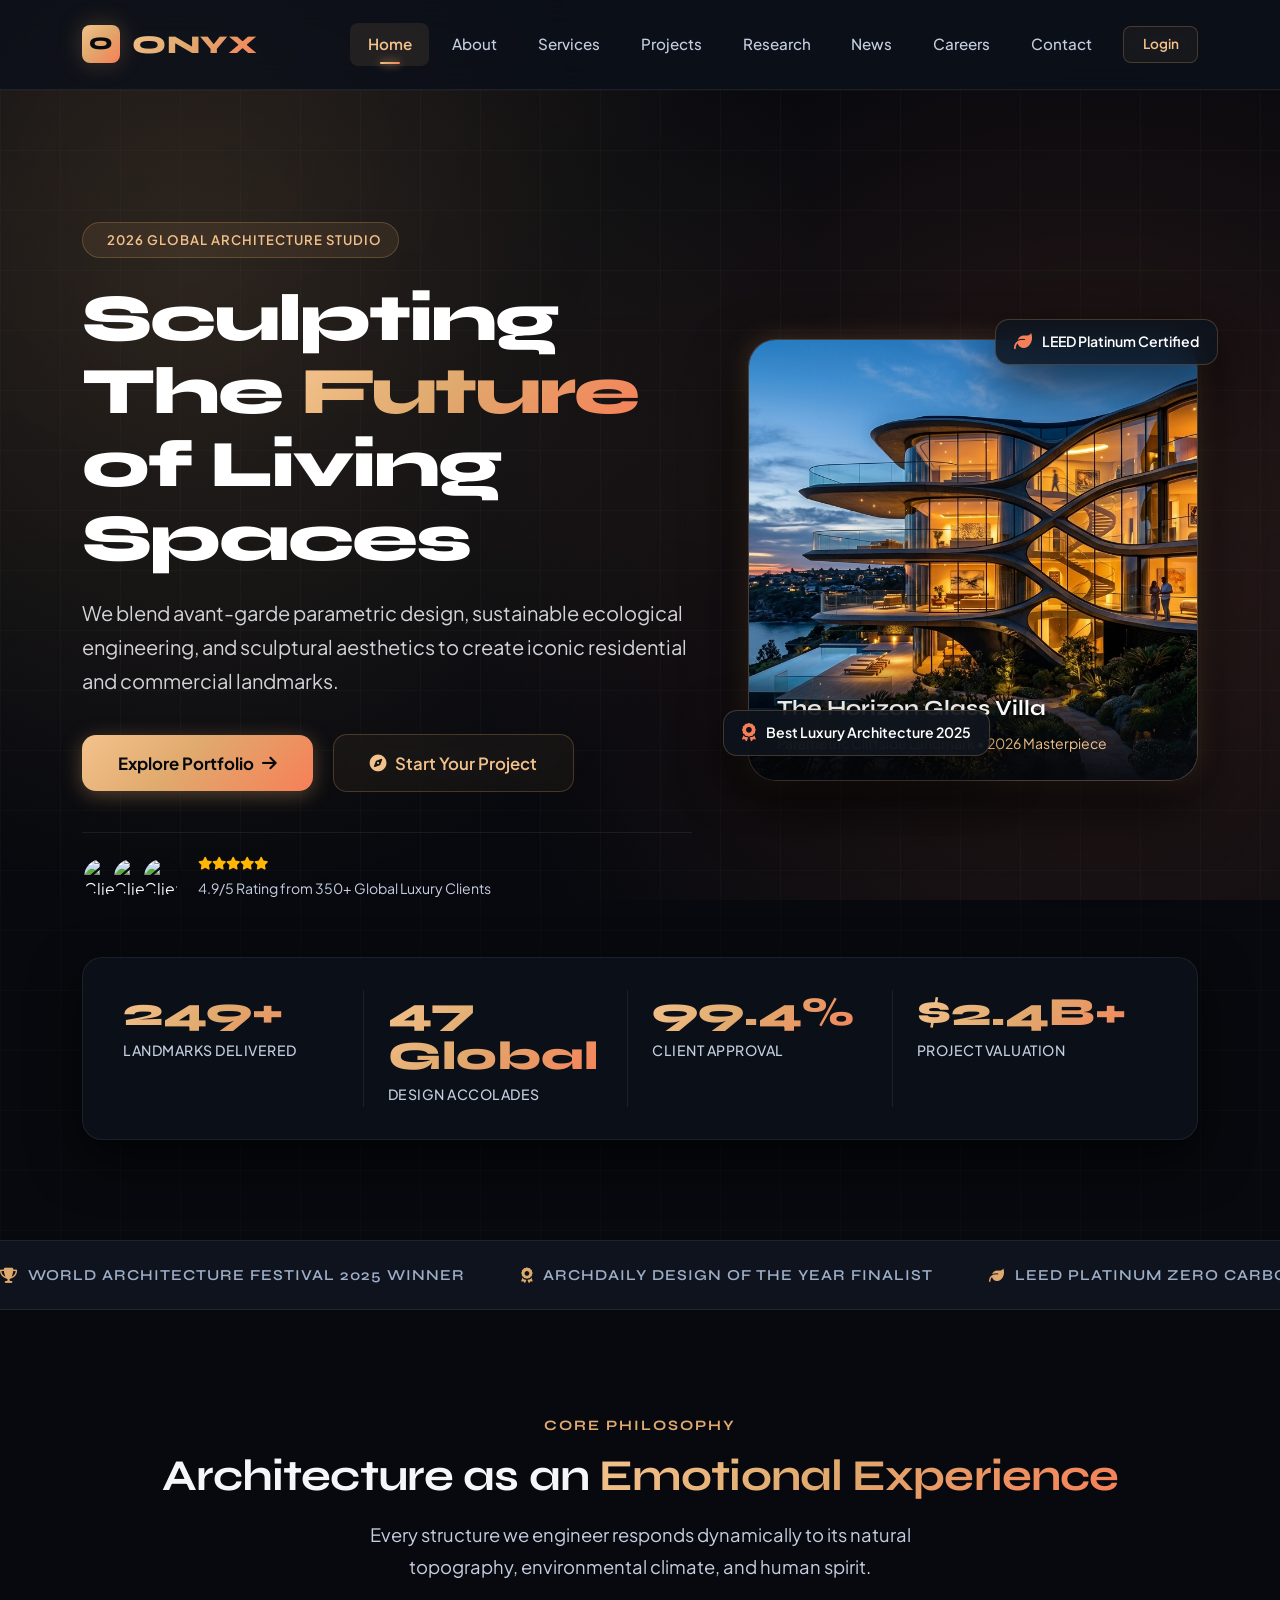
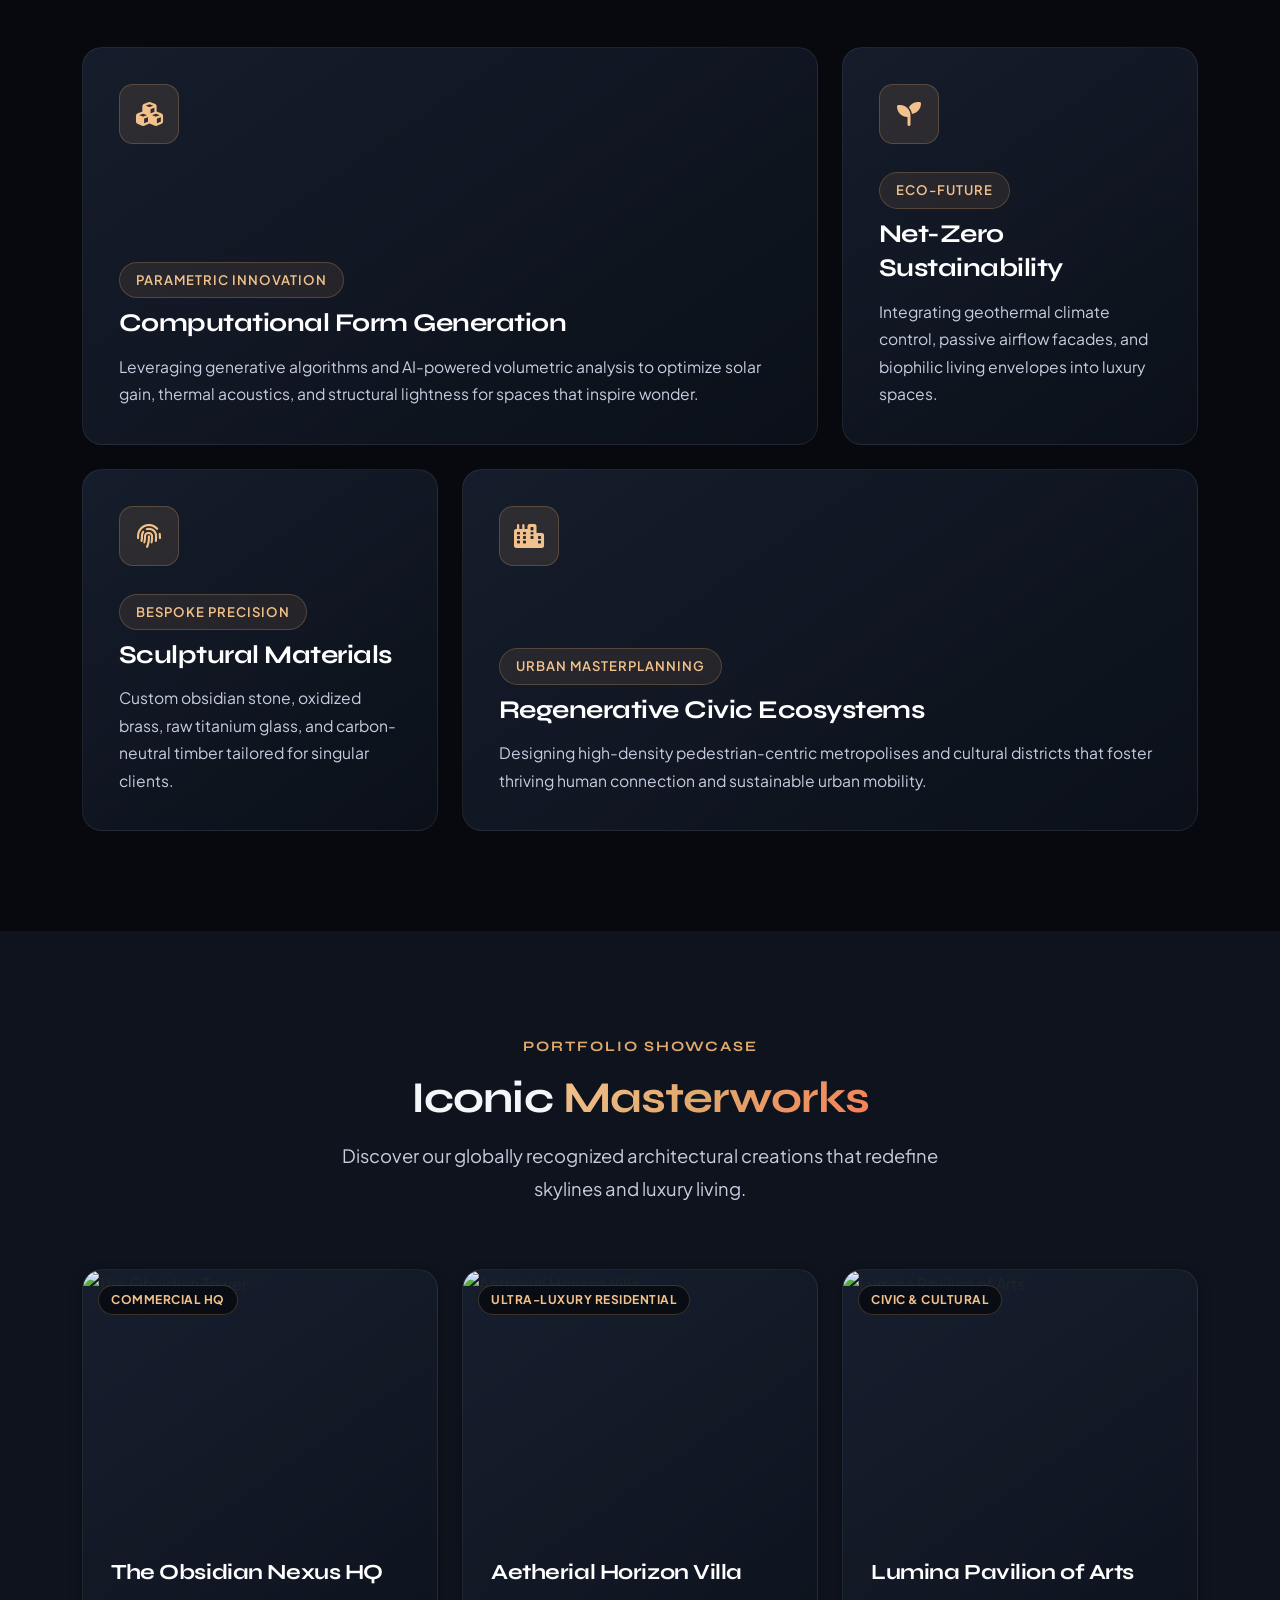
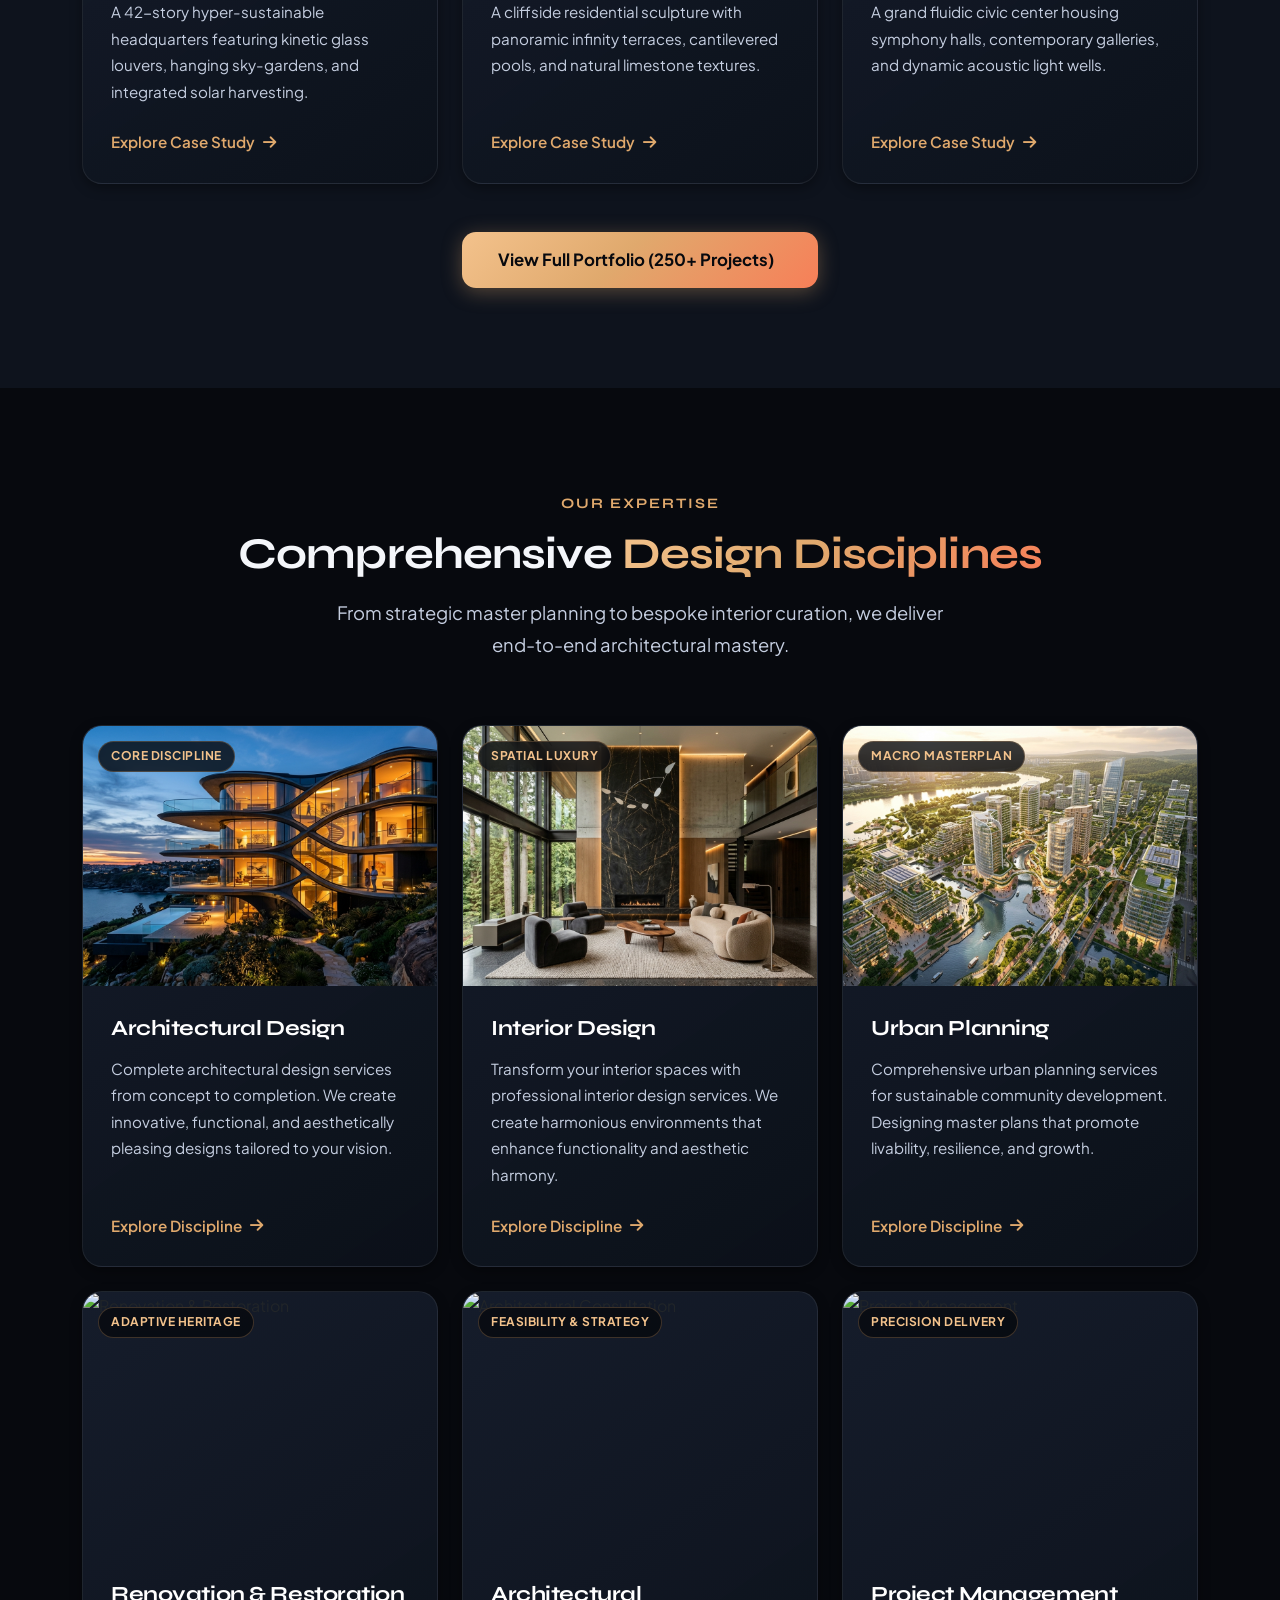
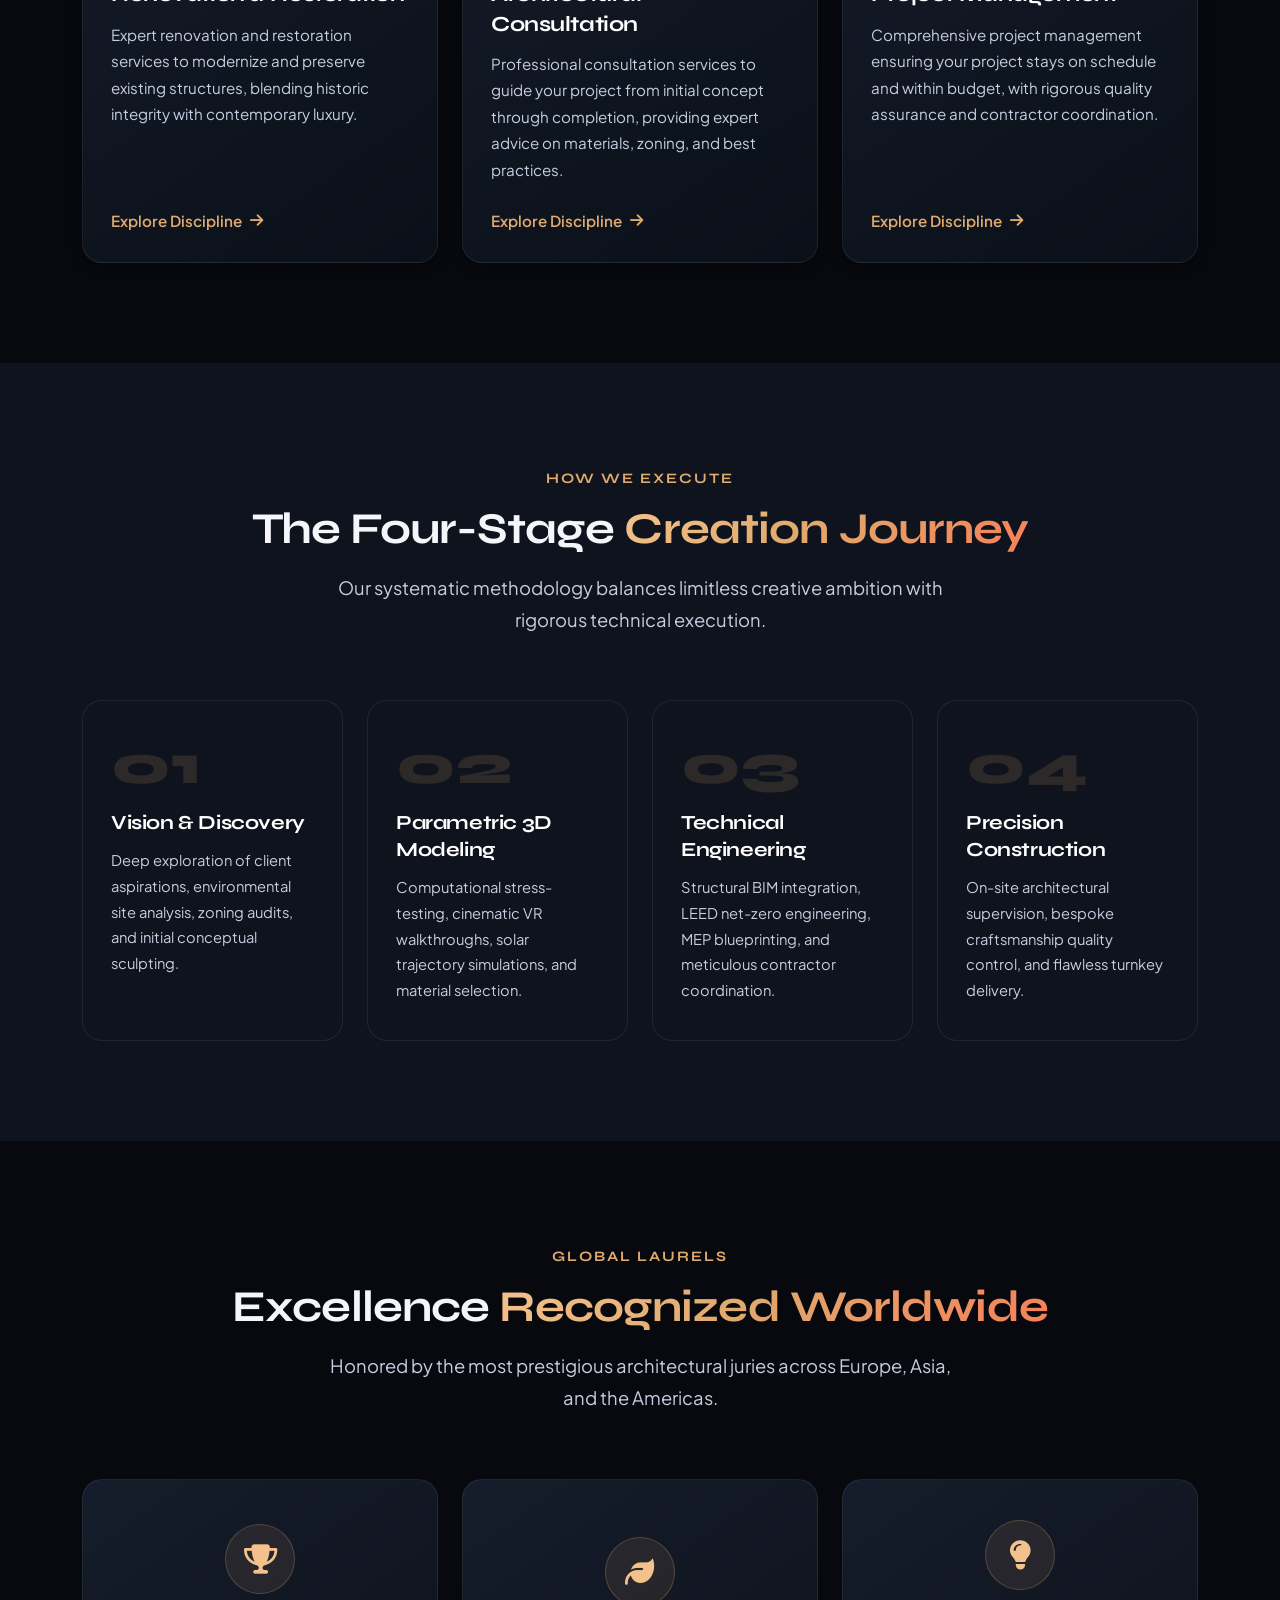
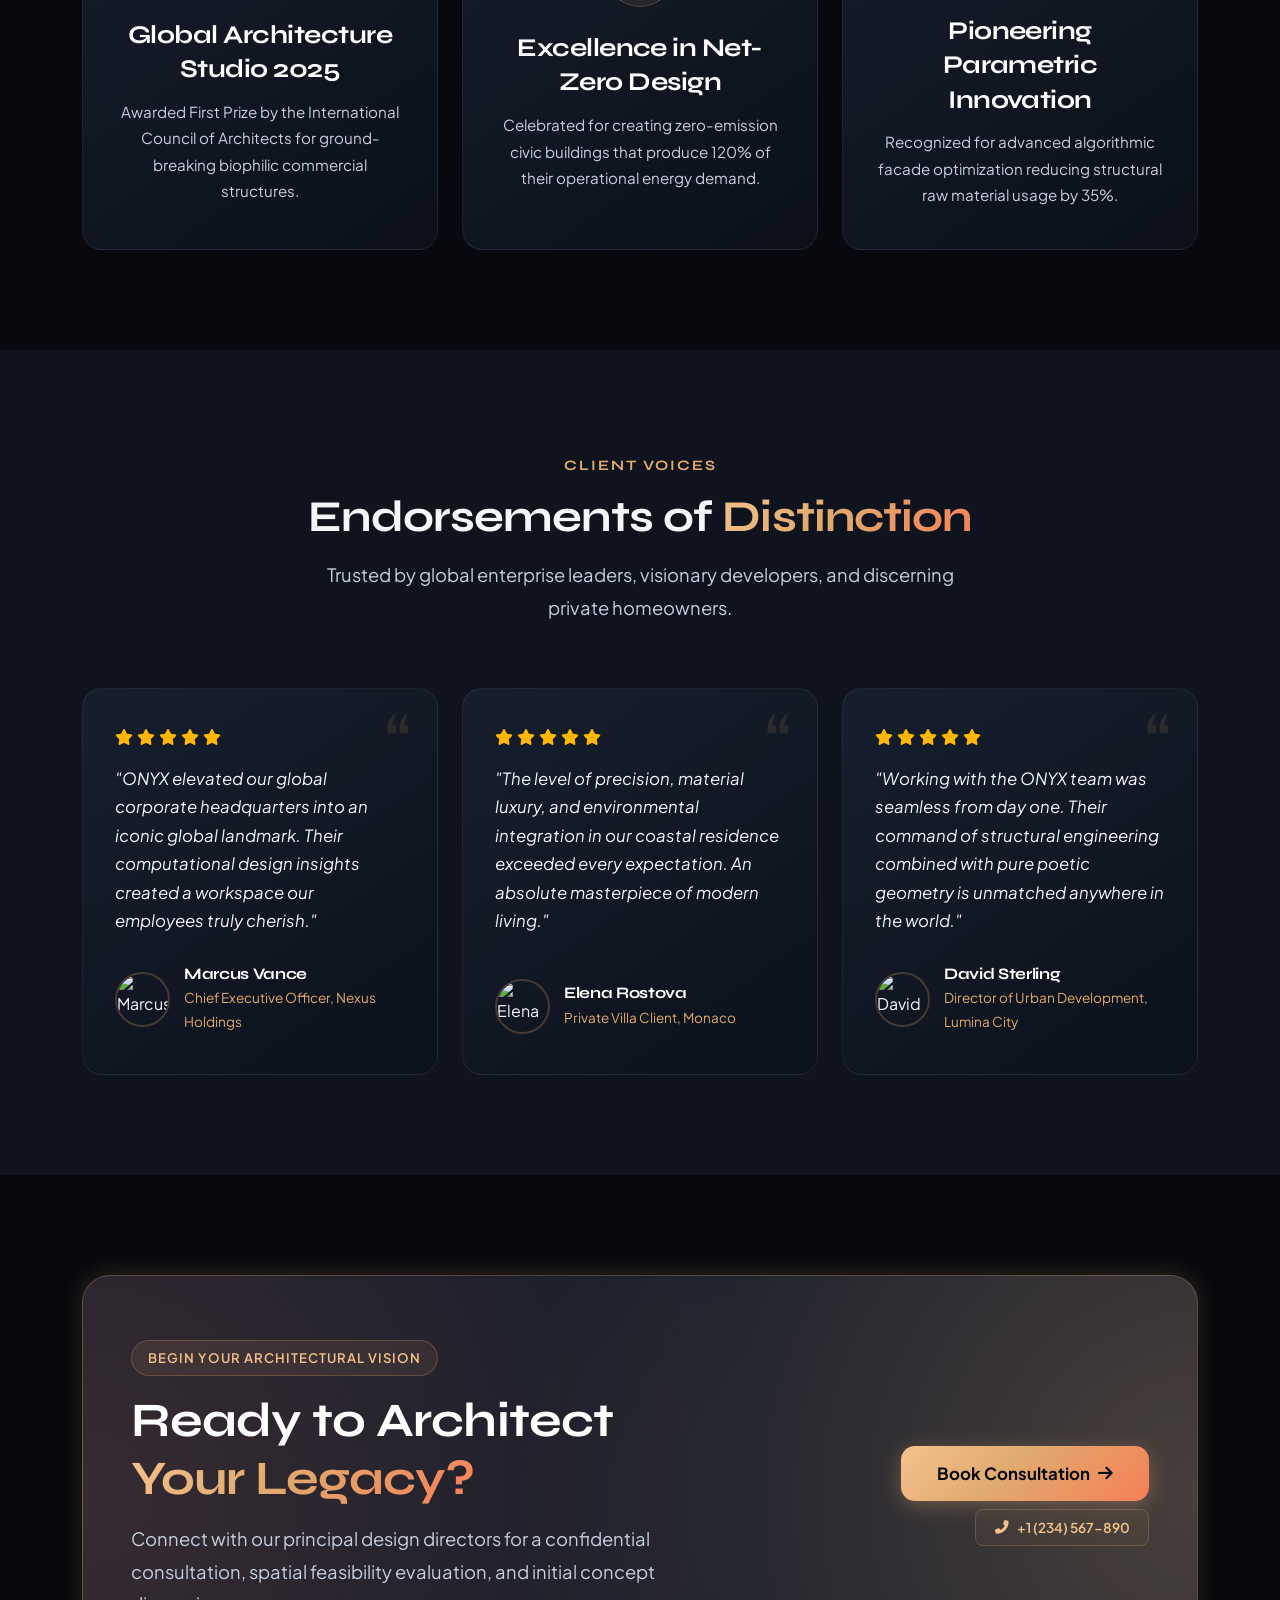
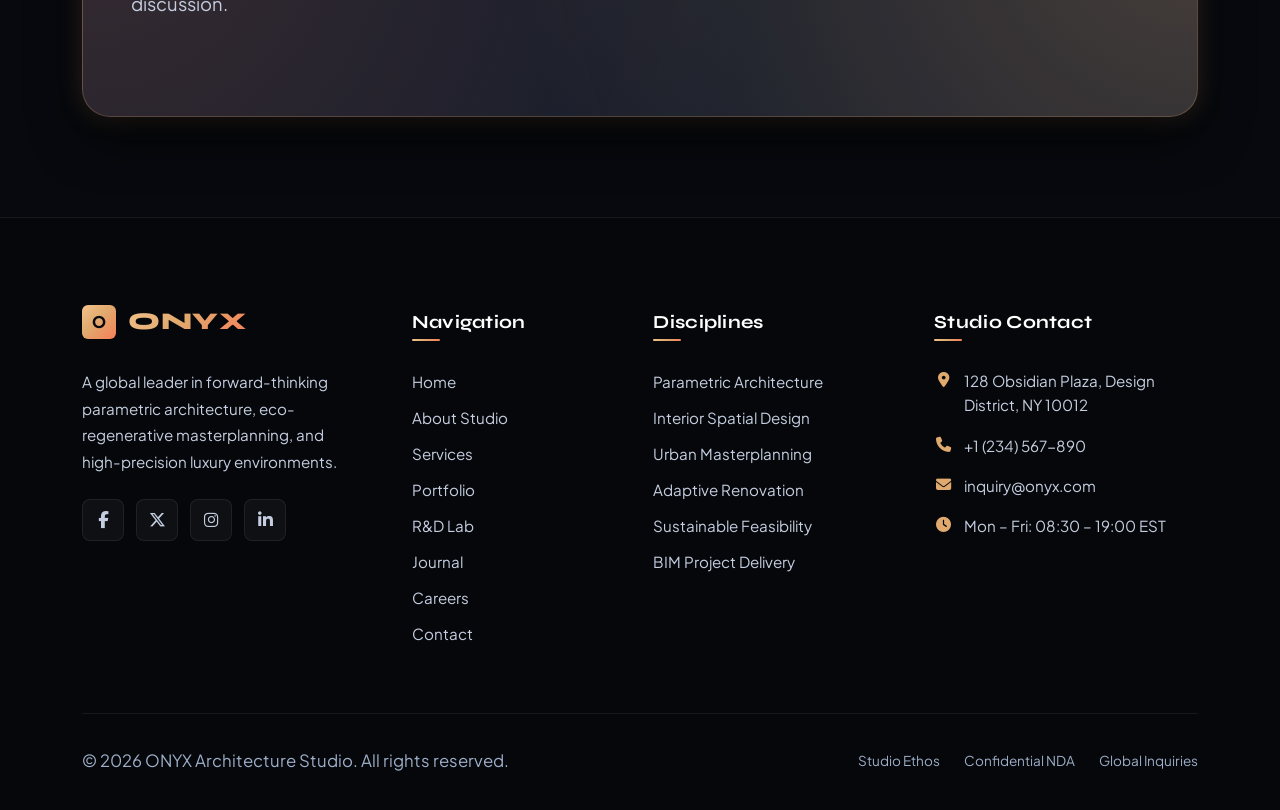
==== commit 6eed75ba: "jj" ====
--- a/index.html
+++ b/index.html
@@ -593,7 +593,7 @@
                 <p>A global leader in forward-thinking parametric architecture, eco-regenerative masterplanning, and high-precision luxury environments.</p>
                 <div class="social-icons">
                     <a href="https://www.facebook.com" target="_blank" rel="noopener noreferrer" class="social-icon" aria-label="Facebook"><i class="fab fa-facebook-f"></i></a>
-                    <a href="https://www.twitter.com" target="_blank" rel="noopener noreferrer" class="social-icon" aria-label="Twitter"><i class="fab fa-twitter"></i></a>
+                    <a href="https://twitter.com" target="_blank" rel="noopener noreferrer" class="social-icon" aria-label="X (Twitter)"><i class="fa-brands fa-x-twitter"></i></a>
                     <a href="https://www.instagram.com" target="_blank" rel="noopener noreferrer" class="social-icon" aria-label="Instagram"><i class="fab fa-instagram"></i></a>
                     <a href="https://www.linkedin.com" target="_blank" rel="noopener noreferrer" class="social-icon" aria-label="LinkedIn"><i class="fab fa-linkedin-in"></i></a>
                 </div>
--- a/css/style.css
+++ b/css/style.css
@@ -32,15 +32,15 @@
 
     /* Typography Colors */
     --text-primary: #f4f6fa;
-    --text-secondary: #a1abc2;
-    --text-muted: #6c778e;
+    --text-secondary: #c5cee0;
+    --text-muted: #9daec8;
     --text-accent: #e0a96d;
     
     /* Legacy variables compatibility */
     --primary-color: #f4f6fa;
     --secondary-color: #e0a96d;
     --text-dark: #f4f6fa;
-    --text-light: #a1abc2;
+    --text-light: #c5cee0;
     --bg-light: #0e131d;
     --bg-white: #151c2a;
 
@@ -1628,6 +1628,46 @@
 .delay-3 { transition-delay: 0.3s; }
 .delay-4 { transition-delay: 0.4s; }
 
+/* ===== Text Muted High Contrast Override ===== */
+.text-muted {
+    color: var(--text-muted) !important;
+}
+
+/* ===== 1024px & Tablet Landscape Navbar Layout Fix ===== */
+@media (min-width: 992px) and (max-width: 1199px) {
+    .navbar .container {
+        padding-left: 15px;
+        padding-right: 15px;
+        max-width: 100%;
+    }
+
+    .navbar-brand {
+        font-size: 1.35rem;
+        gap: 8px;
+    }
+
+    .navbar-brand .brand-badge {
+        width: 32px;
+        height: 32px;
+        font-size: 0.95rem;
+    }
+
+    .navbar-nav {
+        gap: 0.15rem;
+    }
+
+    .navbar-nav .nav-link {
+        font-size: 0.85rem;
+        padding: 0.45rem 0.55rem !important;
+    }
+
+    .navbar-nav .nav-item .btn {
+        padding: 0.4rem 0.85rem;
+        font-size: 0.82rem;
+        margin-left: 0.25rem !important;
+    }
+}
+
 /* ===== Responsive Layout Adjustments ===== */
 @media (max-width: 991px) {
     .navbar-collapse {
@@ -1654,6 +1694,77 @@
         width: 100%;
     }
 
+    /* Hero Section Centering for Mobile and Tab view */
+    .hero-split-grid {
+        grid-template-columns: 1fr;
+        gap: 2.5rem;
+        text-align: center;
+    }
+
+    .hero-text-col {
+        text-align: center;
+        display: flex;
+        flex-direction: column;
+        align-items: center;
+        justify-content: center;
+        margin: 0 auto;
+        max-width: 720px;
+    }
+
+    .hero-text-col .luxury-badge {
+        margin-left: auto;
+        margin-right: auto;
+    }
+
+    .hero-text-col h1 {
+        text-align: center;
+    }
+
+    .hero-text-col p {
+        text-align: center;
+        margin-left: auto;
+        margin-right: auto;
+    }
+
+    .hero-actions {
+        justify-content: center;
+        width: 100%;
+        margin-left: auto;
+        margin-right: auto;
+    }
+
+    .hero-trust-proof {
+        justify-content: center;
+        margin-left: auto;
+        margin-right: auto;
+        width: 100%;
+    }
+
+    .hero-showcase-stage {
+        max-width: 580px;
+        margin: 1rem auto 0;
+        width: 100%;
+    }
+
+    .hero-stats-row {
+        grid-template-columns: repeat(2, 1fr);
+        gap: 1.5rem;
+        padding: 1.75rem 1.5rem;
+    }
+
+    .hero-stat-item {
+        border-right: none;
+        border-bottom: 1px solid var(--border-subtle);
+        padding-bottom: 1rem;
+        padding-right: 0;
+        text-align: center;
+    }
+
+    .hero-stat-item:nth-last-child(-n+2) {
+        border-bottom: none;
+        padding-bottom: 0;
+    }
+
     .bento-grid {
         grid-template-columns: 1fr;
     }
@@ -1673,17 +1784,30 @@
 
 @media (max-width: 768px) {
     section {
-        padding: 70px 0;
+        padding: 60px 0;
     }
 
     .hero-section {
-        min-height: 80vh;
-        padding: 100px 0 70px;
+        min-height: auto;
+        padding: 95px 0 60px;
     }
 
     .hero-stats-row {
         grid-template-columns: 1fr;
-        gap: 1rem;
+        gap: 1.25rem;
+        padding: 1.5rem;
+    }
+
+    .hero-stat-item {
+        border-right: none;
+        border-bottom: 1px solid var(--border-subtle);
+        padding-bottom: 1rem;
+        padding-right: 0;
+    }
+
+    .hero-stat-item:last-child {
+        border-bottom: none;
+        padding-bottom: 0;
     }
 
     .process-grid {
@@ -1698,6 +1822,109 @@
     .consultation-banner {
         padding: 2.5rem 1.5rem;
         text-align: center;
+    }
+
+    .floating-glass-badge {
+        position: static;
+        margin: 0.5rem auto;
+        display: inline-flex;
+        animation: none;
+        font-size: 0.8rem;
+        padding: 6px 14px;
+    }
+
+    .floating-glass-badge.badge-top-right,
+    .floating-glass-badge.badge-bottom-left {
+        position: static;
+        top: auto;
+        bottom: auto;
+        left: auto;
+        right: auto;
+    }
+
+    .hero-showcase-stage {
+        display: flex;
+        flex-direction: column;
+        align-items: center;
+        gap: 0.75rem;
+    }
+
+    .hero-showcase-img {
+        height: 320px;
+    }
+
+    .budget-options-grid {
+        grid-template-columns: repeat(2, 1fr);
+        gap: 0.6rem;
+    }
+}
+
+/* Specific Fixes for Mobile 360px Viewports */
+@media (max-width: 576px) {
+    .container {
+        padding-left: 14px;
+        padding-right: 14px;
+    }
+
+    .hero-text-col h1 {
+        font-size: 2.1rem;
+        line-height: 1.15;
+    }
+
+    .hero-actions {
+        display: flex;
+        flex-direction: column;
+        width: 100%;
+        gap: 0.85rem;
+    }
+
+    .hero-actions .btn {
+        width: 100%;
+    }
+
+    .hero-showcase-img {
+        height: 250px;
+    }
+
+    .hero-trust-proof {
+        flex-direction: column;
+        text-align: center;
+        gap: 10px;
+    }
+
+    .card.p-4.p-md-5, 
+    .card.p-4 {
+        padding: 1.25rem !important;
+    }
+
+    .job-header {
+        flex-direction: column;
+        align-items: flex-start;
+        gap: 0.5rem;
+    }
+
+    .job-salary-pill {
+        align-self: flex-start;
+    }
+
+    .news-spotlight-body {
+        padding: 1.5rem 1.25rem;
+    }
+}
+
+@media (max-width: 420px) {
+    .budget-options-grid {
+        grid-template-columns: 1fr;
+        gap: 0.5rem;
+    }
+
+    .budget-chip {
+        padding: 0.75rem 0.5rem;
+        font-size: 0.85rem;
+    }
+
+    .auth-social-row {
+        grid-template-columns: repeat(2, 1fr) !important;
     }
 }
 
@@ -1938,12 +2165,20 @@
     transition: var(--transition);
     position: relative;
     overflow: hidden;
+    display: flex;
+    flex-direction: column;
+    height: 100%;
+    justify-content: space-between;
 }
 
 .career-job-card:hover {
     transform: translateY(-6px);
     border-color: var(--border-accent-bright);
     box-shadow: var(--shadow-hover);
+}
+
+.career-job-body {
+    flex: 1 1 auto;
 }
 
 .job-header {
@@ -1958,7 +2193,7 @@
 .job-salary-pill {
     padding: 4px 14px;
     border-radius: var(--radius-full);
-    background: rgba(224, 169, 109, 0.12);
+    background: rgba(224, 169, 109, 0.15);
     border: 1px solid var(--border-accent);
     color: var(--accent-copper-light);
     font-size: 0.85rem;
@@ -1973,12 +2208,40 @@
 }
 
 .job-pill {
-    padding: 4px 10px;
+    padding: 5px 12px;
     border-radius: var(--radius-sm);
-    background: rgba(255, 255, 255, 0.04);
+    background: rgba(255, 255, 255, 0.05);
     border: 1px solid var(--border-subtle);
-    font-size: 0.8rem;
-    color: var(--text-secondary);
+    font-size: 0.82rem;
+    color: #e2e8f0;
+    font-weight: 500;
+    display: inline-flex;
+    align-items: center;
+    gap: 6px;
+}
+
+.career-job-footer {
+    margin-top: auto;
+    padding-top: 1.25rem;
+    border-top: 1px solid var(--border-subtle);
+    display: flex;
+    justify-content: space-between;
+    align-items: center;
+    flex-wrap: wrap;
+    gap: 0.75rem;
+}
+
+.career-type-pill {
+    font-size: 0.85rem;
+    color: #e2e8f0;
+    font-weight: 600;
+    background: rgba(255, 255, 255, 0.08);
+    padding: 5px 12px;
+    border-radius: var(--radius-sm);
+    border: 1px solid rgba(255, 255, 255, 0.15);
+    display: inline-flex;
+    align-items: center;
+    gap: 6px;
 }
 
 /* ===== Global Studio Office Cards ===== */
@@ -2077,13 +2340,13 @@
 }
 
 .budget-chip {
-    padding: 0.85rem 1rem;
+    padding: 0.85rem 0.75rem;
     background: var(--bg-surface);
     border: 1px solid var(--border-subtle);
     border-radius: var(--radius-sm);
     text-align: center;
     color: var(--text-secondary);
-    font-size: 0.9rem;
+    font-size: 0.88rem;
     font-weight: 600;
     transition: var(--transition);
 }
@@ -2100,3 +2363,186 @@
     color: var(--text-primary);
 }
 
+/* ===== Password Toggle Field ===== */
+.password-input-wrapper {
+    position: relative;
+    display: flex;
+    align-items: center;
+}
+
+.password-input-wrapper .form-control {
+    padding-right: 48px !important;
+}
+
+.password-toggle-btn {
+    position: absolute;
+    right: 12px;
+    top: 50%;
+    transform: translateY(-50%);
+    background: transparent;
+    border: none;
+    color: var(--text-muted);
+    font-size: 1.1rem;
+    cursor: pointer;
+    padding: 6px;
+    z-index: 5;
+    transition: var(--transition);
+    display: flex;
+    align-items: center;
+    justify-content: center;
+}
+
+.password-toggle-btn:hover {
+    color: var(--accent-copper-light);
+}
+
+/* ===== Social Auth Links ===== */
+.auth-divider {
+    display: flex;
+    align-items: center;
+    text-align: center;
+    margin: 1.5rem 0;
+    color: var(--text-muted);
+    font-size: 0.85rem;
+    font-weight: 600;
+    text-transform: uppercase;
+    letter-spacing: 0.5px;
+}
+
+.auth-divider::before,
+.auth-divider::after {
+    content: '';
+    flex: 1;
+    border-bottom: 1px solid var(--border-subtle);
+}
+
+.auth-divider span {
+    padding: 0 1rem;
+}
+
+.auth-social-row {
+    display: grid;
+    grid-template-columns: repeat(4, 1fr);
+    gap: 0.75rem;
+    margin-bottom: 1.5rem;
+}
+
+.auth-social-btn {
+    display: flex;
+    align-items: center;
+    justify-content: center;
+    height: 44px;
+    border-radius: var(--radius-sm);
+    background: rgba(255, 255, 255, 0.04);
+    border: 1px solid var(--border-subtle);
+    color: var(--text-primary);
+    font-size: 1.2rem;
+    transition: var(--transition);
+    text-decoration: none;
+}
+
+.auth-social-btn:hover {
+    background: rgba(224, 169, 109, 0.15);
+    border-color: var(--accent-copper);
+    color: var(--accent-copper-light);
+    transform: translateY(-2px);
+    box-shadow: 0 4px 12px rgba(0, 0, 0, 0.3);
+}
+
+/* ===== Contact Interactive Map Section ===== */
+.contact-map-card {
+    position: relative;
+    border-radius: var(--radius-xl);
+    overflow: hidden;
+    border: 1px solid var(--border-accent);
+    box-shadow: var(--shadow-lg);
+    background: var(--bg-surface-elevated);
+}
+
+.map-container {
+    width: 100%;
+    height: 460px;
+    position: relative;
+}
+
+.map-container iframe {
+    width: 100%;
+    height: 100%;
+    border: 0;
+    filter: invert(90%) hue-rotate(180deg) brightness(85%) contrast(110%);
+}
+
+.map-floating-overlay {
+    position: absolute;
+    bottom: 25px;
+    left: 25px;
+    max-width: 380px;
+    background: rgba(14, 19, 29, 0.92);
+    border: 1px solid var(--border-accent);
+    border-radius: var(--radius-lg);
+    padding: 1.5rem;
+    backdrop-filter: blur(16px);
+    box-shadow: var(--shadow-lg), var(--shadow-glow);
+    z-index: 10;
+}
+
+.map-floating-overlay h4 {
+    color: #ffffff;
+    font-size: 1.15rem;
+    margin-bottom: 0.4rem;
+}
+
+.map-floating-overlay p {
+    color: var(--text-secondary);
+    font-size: 0.88rem;
+    margin-bottom: 1.15rem;
+    line-height: 1.5;
+}
+
+.map-social-icons {
+    display: flex;
+    align-items: center;
+    gap: 0.6rem;
+    flex-wrap: wrap;
+}
+
+.map-social-icon {
+    width: 38px;
+    height: 38px;
+    border-radius: var(--radius-sm);
+    background: rgba(255, 255, 255, 0.05);
+    border: 1px solid var(--border-subtle);
+    display: flex;
+    align-items: center;
+    justify-content: center;
+    color: var(--text-primary);
+    transition: var(--transition);
+    font-size: 0.95rem;
+}
+
+.map-social-icon:hover {
+    background: var(--gradient-luxury);
+    border-color: transparent;
+    color: #07090e;
+    transform: translateY(-3px);
+    box-shadow: var(--shadow-glow);
+}
+
+@media (max-width: 768px) {
+    .map-container {
+        height: 360px;
+    }
+    .map-floating-overlay {
+        position: relative;
+        bottom: auto;
+        left: auto;
+        max-width: 100%;
+        border-radius: 0;
+        border-top: 1px solid var(--border-accent);
+        border-left: none;
+        border-right: none;
+        border-bottom: none;
+    }
+}
+
+
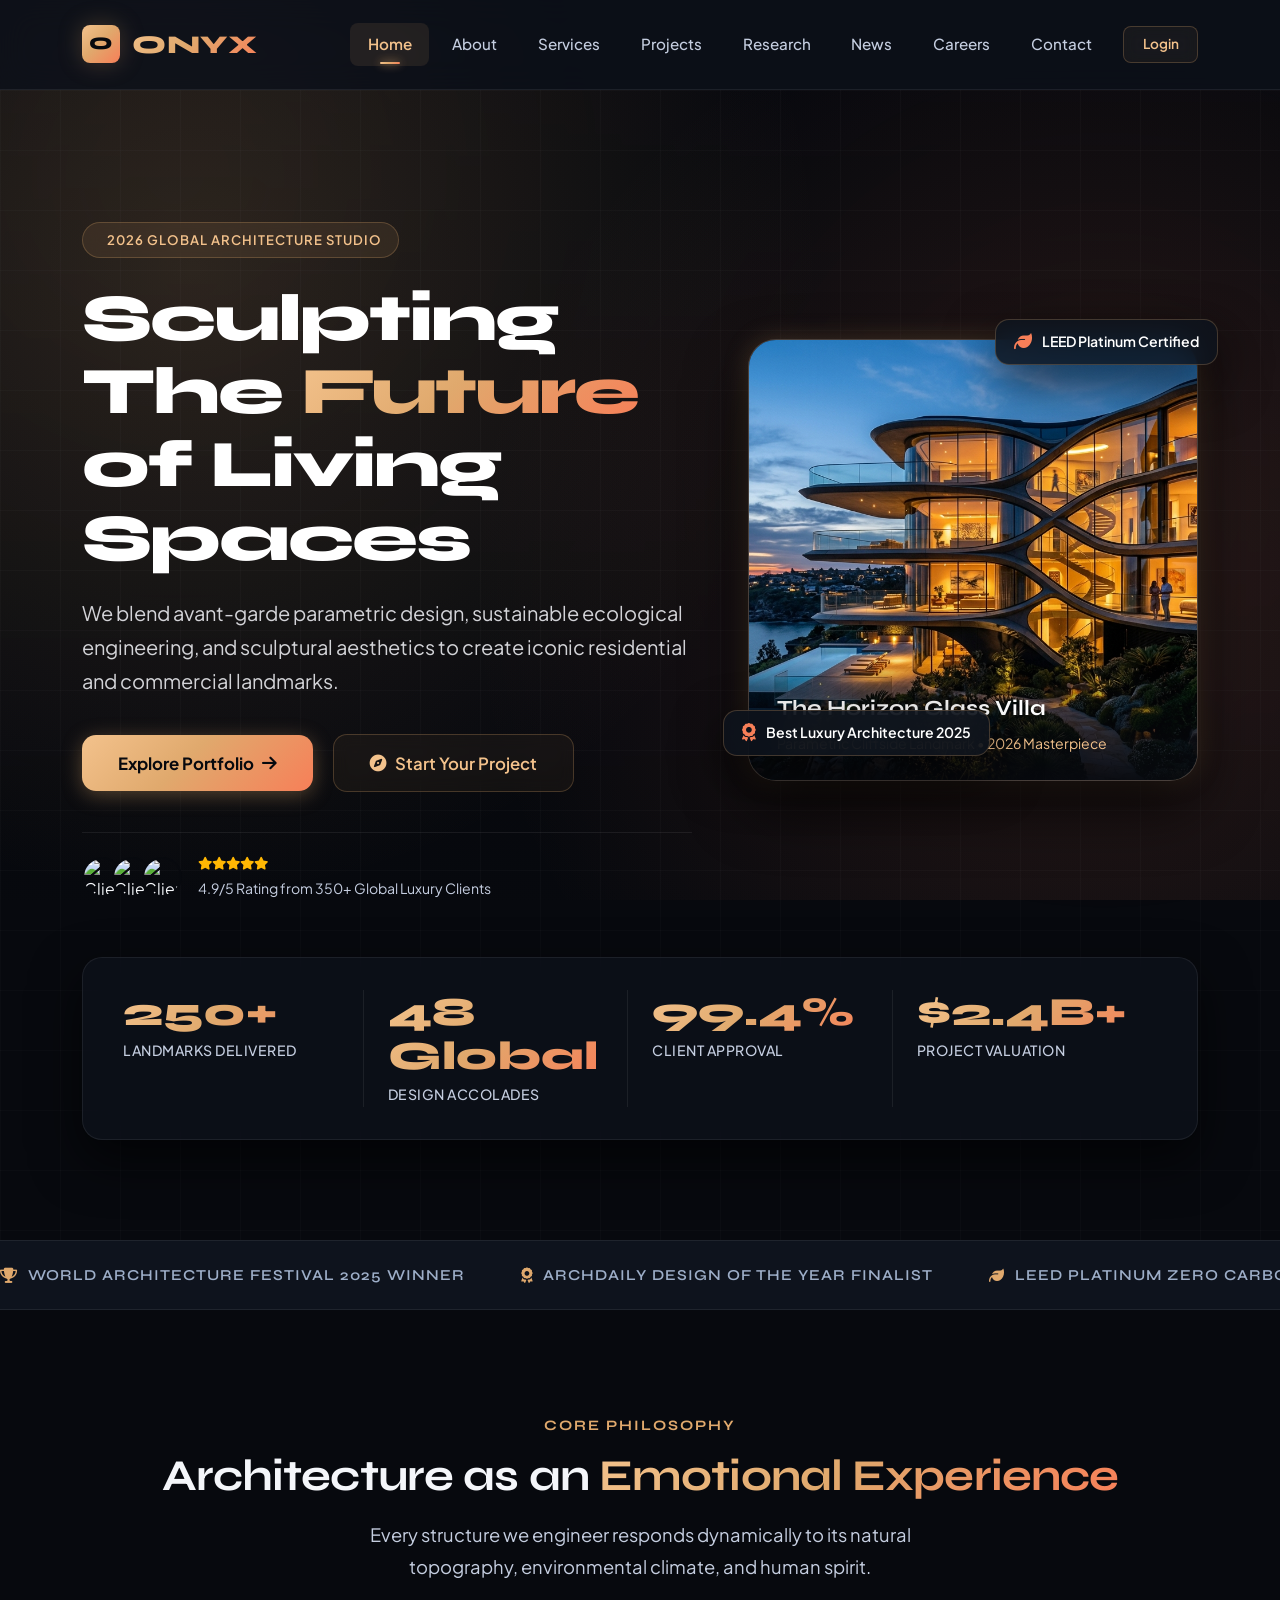
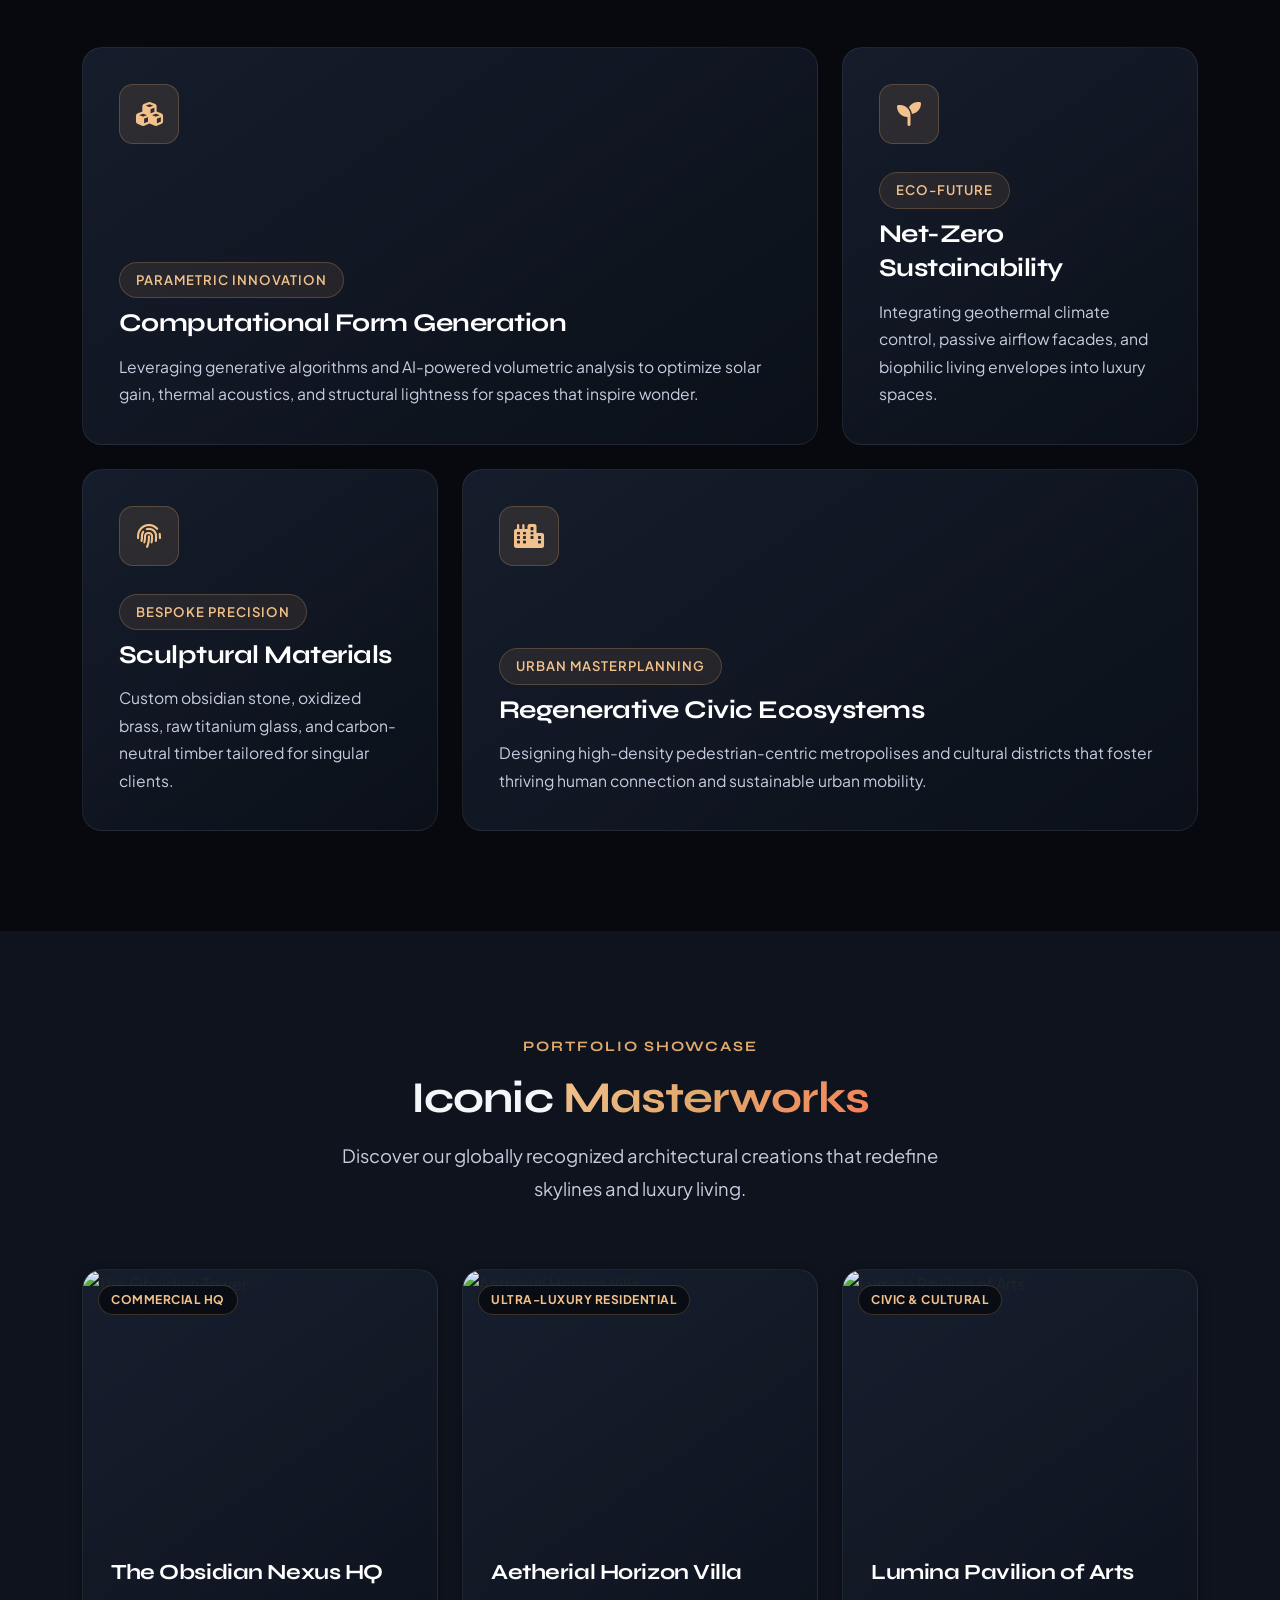
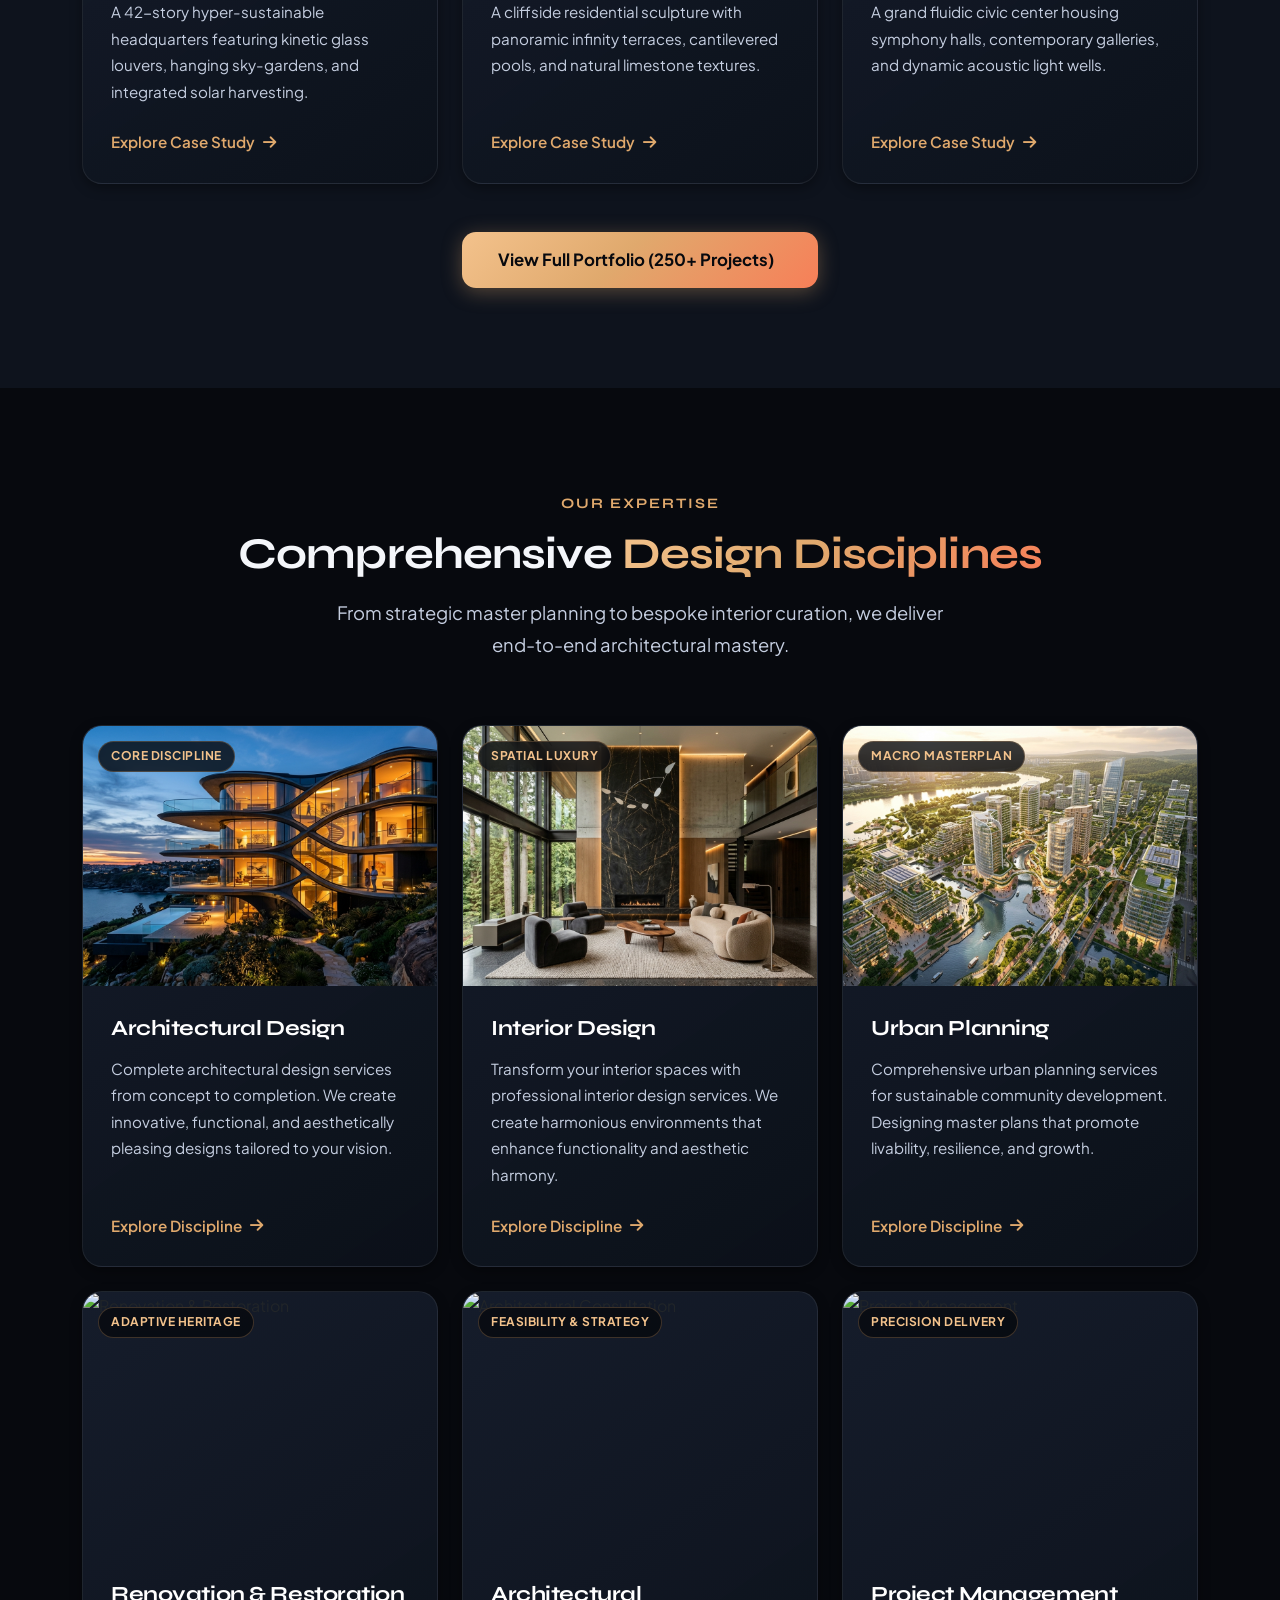
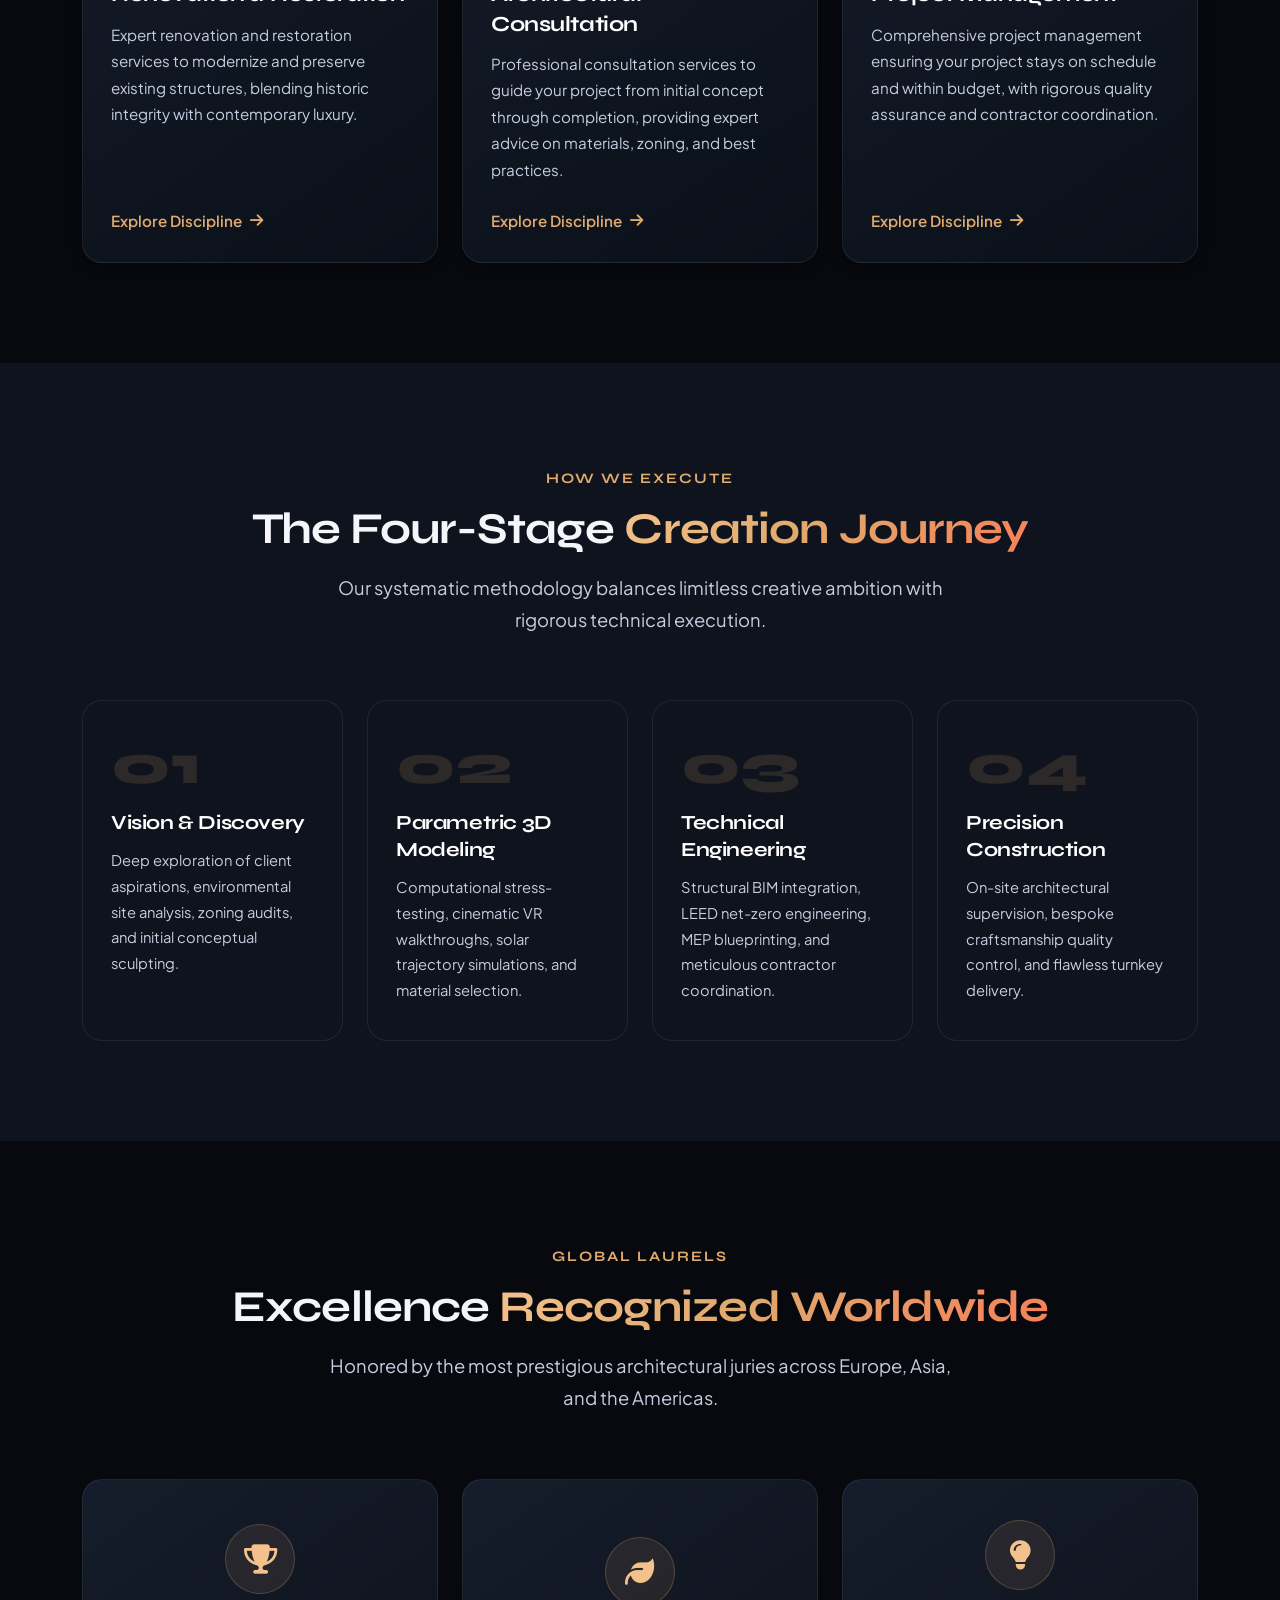
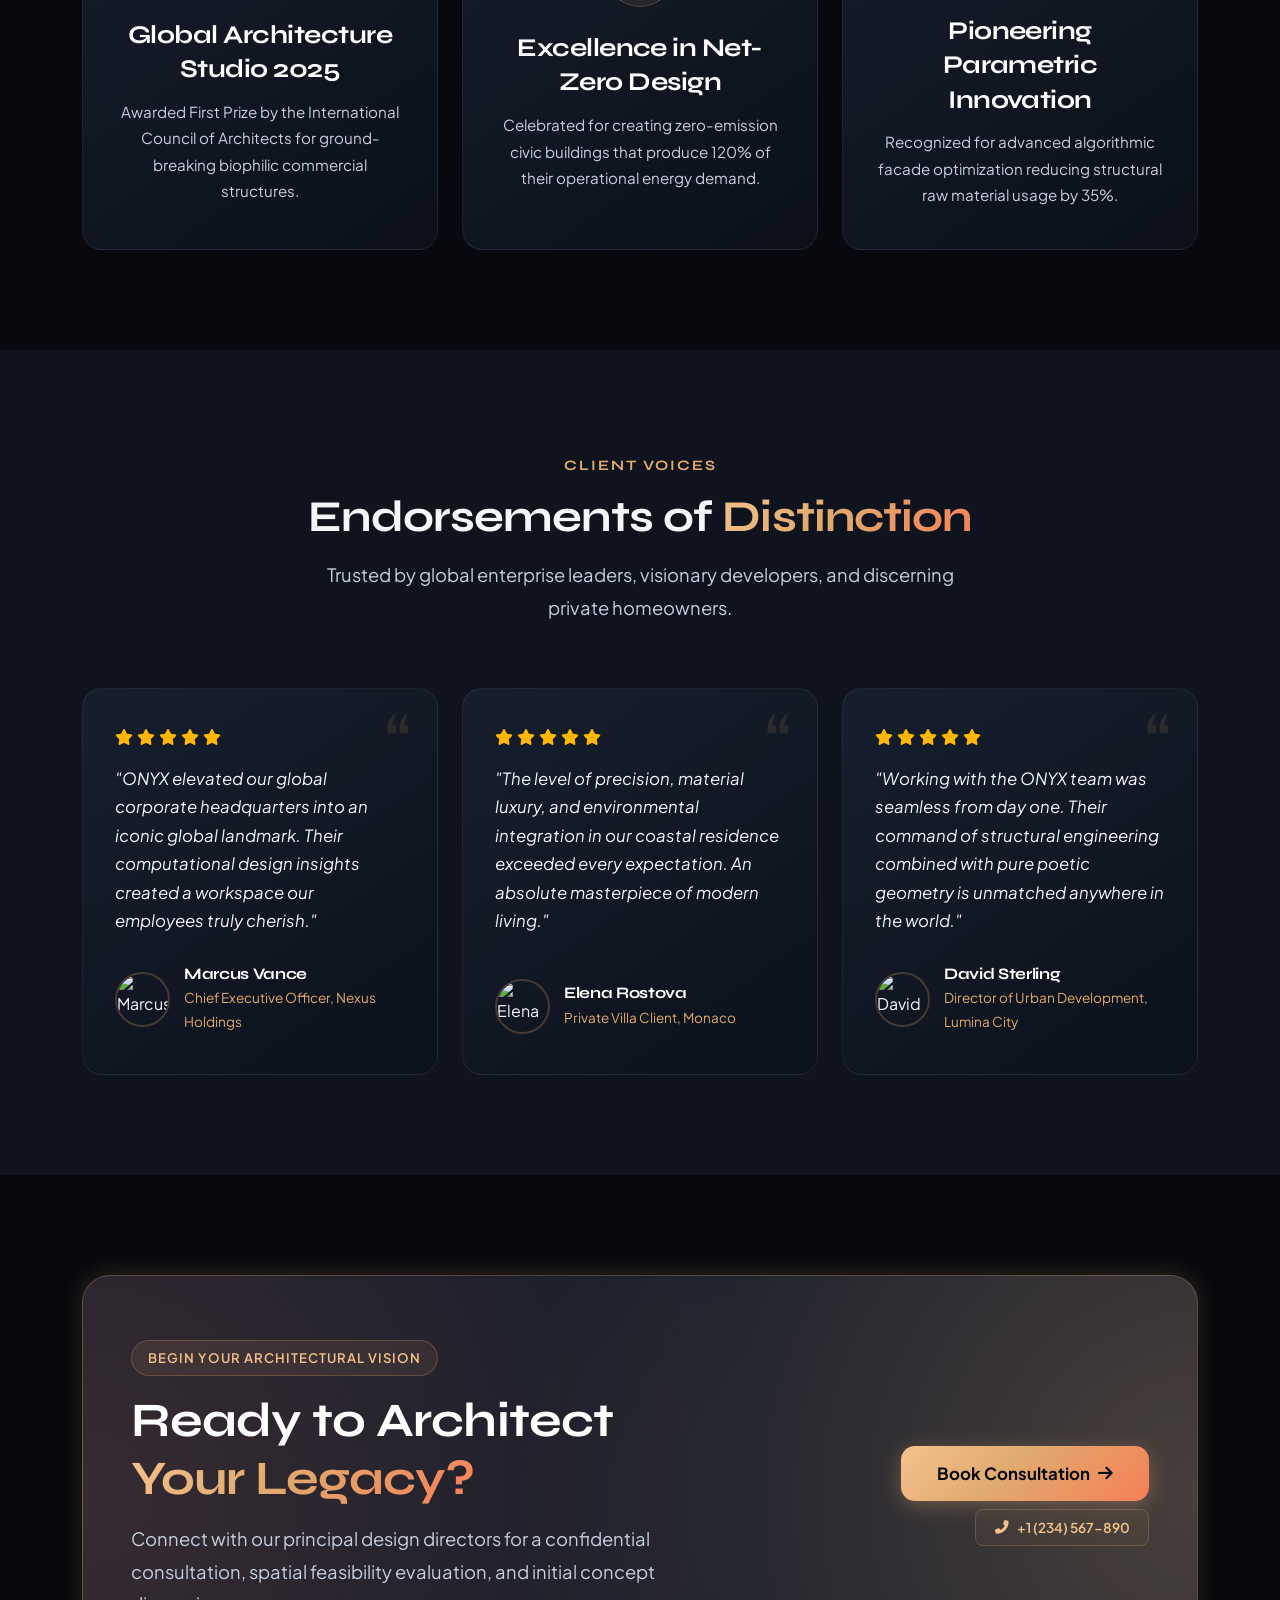
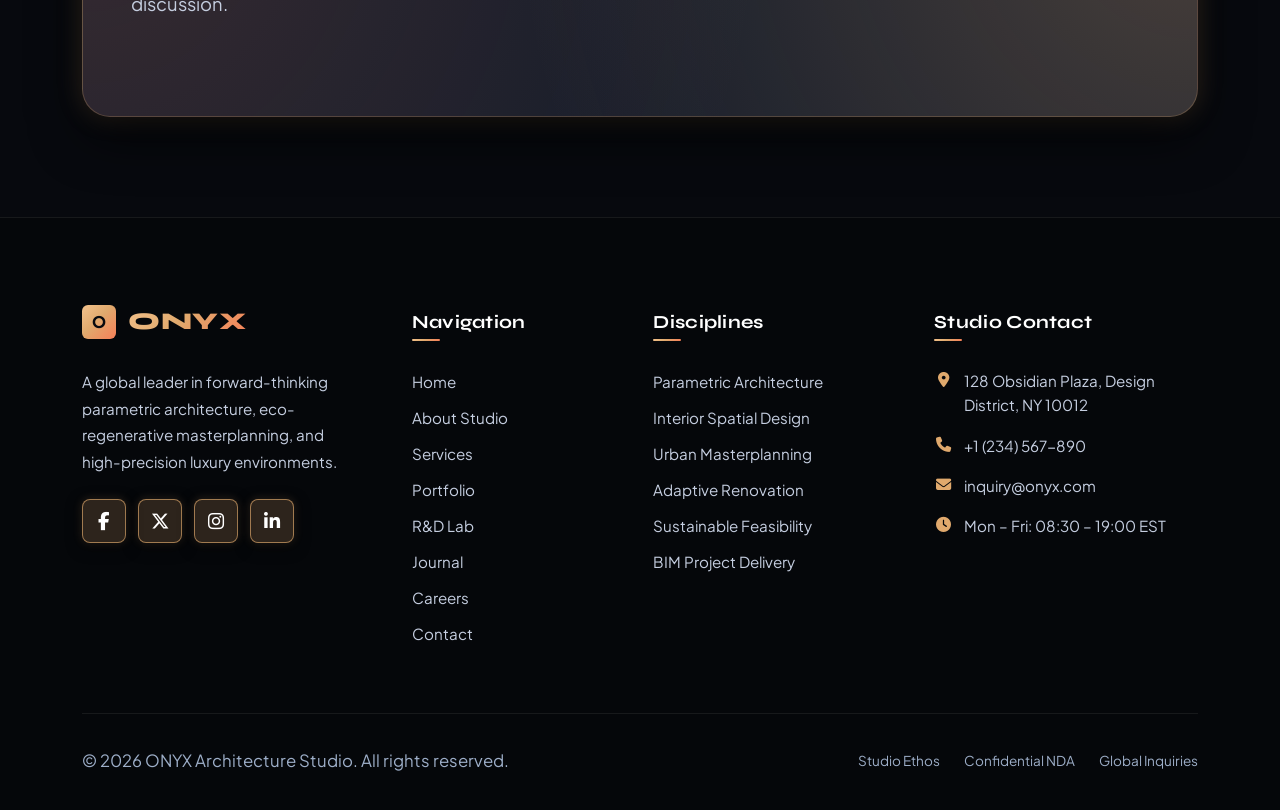
==== commit bc5d34cf: "ss" ====
--- a/index.html
+++ b/index.html
@@ -19,7 +19,7 @@
     <link href="https://cdn.jsdelivr.net/npm/bootstrap@5.3.0/dist/css/bootstrap.min.css" rel="stylesheet">
     
     <!-- Font Awesome -->
-    <link rel="stylesheet" href="https://cdnjs.cloudflare.com/ajax/libs/font-awesome/6.4.0/css/all.min.css">
+    <link rel="stylesheet" href="https://cdnjs.cloudflare.com/ajax/libs/font-awesome/6.5.1/css/all.min.css">
     
     <!-- Custom CSS -->
     <link rel="stylesheet" href="css/style.css">
--- a/css/style.css
+++ b/css/style.css
@@ -1324,28 +1324,45 @@
     display: flex;
     gap: 0.75rem;
     margin-top: 1.5rem;
+    align-items: center;
+    flex-wrap: wrap;
 }
 
 .social-icon {
-    width: 42px;
-    height: 42px;
+    width: 44px;
+    height: 44px;
     border-radius: var(--radius-sm);
-    background: rgba(255, 255, 255, 0.04);
-    border: 1px solid var(--border-subtle);
+    background: rgba(224, 169, 109, 0.18) !important;
+    border: 1.5px solid rgba(224, 169, 109, 0.65) !important;
     display: flex;
     align-items: center;
     justify-content: center;
-    color: var(--text-secondary);
-    transition: var(--transition);
-    font-size: 1.05rem;
+    color: #ffffff !important;
+    transition: var(--transition);
+    font-size: 1.15rem;
+    box-shadow: 0 4px 15px rgba(0, 0, 0, 0.5), 0 0 10px rgba(224, 169, 109, 0.2);
+    text-decoration: none;
+}
+
+.social-icon i,
+.social-icon svg {
+    color: #ffffff !important;
+    font-size: 1.15rem;
+    transition: var(--transition);
+    display: inline-block;
 }
 
 .social-icon:hover {
-    background: var(--gradient-luxury);
-    border-color: transparent;
-    color: #07090e;
+    background: var(--gradient-luxury) !important;
+    border-color: var(--accent-copper-light) !important;
+    color: #07090e !important;
     transform: translateY(-4px);
-    box-shadow: var(--shadow-glow);
+    box-shadow: var(--shadow-glow), 0 0 20px rgba(224, 169, 109, 0.5);
+}
+
+.social-icon:hover i,
+.social-icon:hover svg {
+    color: #07090e !important;
 }
 
 .footer-bottom {
@@ -1633,301 +1650,6 @@
     color: var(--text-muted) !important;
 }
 
-/* ===== 1024px & Tablet Landscape Navbar Layout Fix ===== */
-@media (min-width: 992px) and (max-width: 1199px) {
-    .navbar .container {
-        padding-left: 15px;
-        padding-right: 15px;
-        max-width: 100%;
-    }
-
-    .navbar-brand {
-        font-size: 1.35rem;
-        gap: 8px;
-    }
-
-    .navbar-brand .brand-badge {
-        width: 32px;
-        height: 32px;
-        font-size: 0.95rem;
-    }
-
-    .navbar-nav {
-        gap: 0.15rem;
-    }
-
-    .navbar-nav .nav-link {
-        font-size: 0.85rem;
-        padding: 0.45rem 0.55rem !important;
-    }
-
-    .navbar-nav .nav-item .btn {
-        padding: 0.4rem 0.85rem;
-        font-size: 0.82rem;
-        margin-left: 0.25rem !important;
-    }
-}
-
-/* ===== Responsive Layout Adjustments ===== */
-@media (max-width: 991px) {
-    .navbar-collapse {
-        background-color: var(--bg-surface-elevated);
-        border: 1px solid var(--border-accent);
-        border-radius: var(--radius-md);
-        margin-top: 1rem;
-        padding: 1.25rem;
-        box-shadow: var(--shadow-lg);
-    }
-
-    .navbar-nav {
-        flex-direction: column;
-        align-items: stretch;
-        gap: 0.5rem;
-    }
-
-    .navbar-nav .nav-link {
-        padding: 0.65rem 1rem !important;
-    }
-
-    .navbar-nav .nav-item .btn {
-        margin-top: 0.5rem;
-        width: 100%;
-    }
-
-    /* Hero Section Centering for Mobile and Tab view */
-    .hero-split-grid {
-        grid-template-columns: 1fr;
-        gap: 2.5rem;
-        text-align: center;
-    }
-
-    .hero-text-col {
-        text-align: center;
-        display: flex;
-        flex-direction: column;
-        align-items: center;
-        justify-content: center;
-        margin: 0 auto;
-        max-width: 720px;
-    }
-
-    .hero-text-col .luxury-badge {
-        margin-left: auto;
-        margin-right: auto;
-    }
-
-    .hero-text-col h1 {
-        text-align: center;
-    }
-
-    .hero-text-col p {
-        text-align: center;
-        margin-left: auto;
-        margin-right: auto;
-    }
-
-    .hero-actions {
-        justify-content: center;
-        width: 100%;
-        margin-left: auto;
-        margin-right: auto;
-    }
-
-    .hero-trust-proof {
-        justify-content: center;
-        margin-left: auto;
-        margin-right: auto;
-        width: 100%;
-    }
-
-    .hero-showcase-stage {
-        max-width: 580px;
-        margin: 1rem auto 0;
-        width: 100%;
-    }
-
-    .hero-stats-row {
-        grid-template-columns: repeat(2, 1fr);
-        gap: 1.5rem;
-        padding: 1.75rem 1.5rem;
-    }
-
-    .hero-stat-item {
-        border-right: none;
-        border-bottom: 1px solid var(--border-subtle);
-        padding-bottom: 1rem;
-        padding-right: 0;
-        text-align: center;
-    }
-
-    .hero-stat-item:nth-last-child(-n+2) {
-        border-bottom: none;
-        padding-bottom: 0;
-    }
-
-    .bento-grid {
-        grid-template-columns: 1fr;
-    }
-
-    .col-span-8, .col-span-4, .col-span-6, .col-span-12 {
-        grid-column: span 1 !important;
-    }
-
-    .process-grid {
-        grid-template-columns: repeat(2, 1fr);
-    }
-
-    .footer-content {
-        grid-template-columns: repeat(2, 1fr);
-    }
-}
-
-@media (max-width: 768px) {
-    section {
-        padding: 60px 0;
-    }
-
-    .hero-section {
-        min-height: auto;
-        padding: 95px 0 60px;
-    }
-
-    .hero-stats-row {
-        grid-template-columns: 1fr;
-        gap: 1.25rem;
-        padding: 1.5rem;
-    }
-
-    .hero-stat-item {
-        border-right: none;
-        border-bottom: 1px solid var(--border-subtle);
-        padding-bottom: 1rem;
-        padding-right: 0;
-    }
-
-    .hero-stat-item:last-child {
-        border-bottom: none;
-        padding-bottom: 0;
-    }
-
-    .process-grid {
-        grid-template-columns: 1fr;
-    }
-
-    .footer-content {
-        grid-template-columns: 1fr;
-        gap: 2.5rem;
-    }
-
-    .consultation-banner {
-        padding: 2.5rem 1.5rem;
-        text-align: center;
-    }
-
-    .floating-glass-badge {
-        position: static;
-        margin: 0.5rem auto;
-        display: inline-flex;
-        animation: none;
-        font-size: 0.8rem;
-        padding: 6px 14px;
-    }
-
-    .floating-glass-badge.badge-top-right,
-    .floating-glass-badge.badge-bottom-left {
-        position: static;
-        top: auto;
-        bottom: auto;
-        left: auto;
-        right: auto;
-    }
-
-    .hero-showcase-stage {
-        display: flex;
-        flex-direction: column;
-        align-items: center;
-        gap: 0.75rem;
-    }
-
-    .hero-showcase-img {
-        height: 320px;
-    }
-
-    .budget-options-grid {
-        grid-template-columns: repeat(2, 1fr);
-        gap: 0.6rem;
-    }
-}
-
-/* Specific Fixes for Mobile 360px Viewports */
-@media (max-width: 576px) {
-    .container {
-        padding-left: 14px;
-        padding-right: 14px;
-    }
-
-    .hero-text-col h1 {
-        font-size: 2.1rem;
-        line-height: 1.15;
-    }
-
-    .hero-actions {
-        display: flex;
-        flex-direction: column;
-        width: 100%;
-        gap: 0.85rem;
-    }
-
-    .hero-actions .btn {
-        width: 100%;
-    }
-
-    .hero-showcase-img {
-        height: 250px;
-    }
-
-    .hero-trust-proof {
-        flex-direction: column;
-        text-align: center;
-        gap: 10px;
-    }
-
-    .card.p-4.p-md-5, 
-    .card.p-4 {
-        padding: 1.25rem !important;
-    }
-
-    .job-header {
-        flex-direction: column;
-        align-items: flex-start;
-        gap: 0.5rem;
-    }
-
-    .job-salary-pill {
-        align-self: flex-start;
-    }
-
-    .news-spotlight-body {
-        padding: 1.5rem 1.25rem;
-    }
-}
-
-@media (max-width: 420px) {
-    .budget-options-grid {
-        grid-template-columns: 1fr;
-        gap: 0.5rem;
-    }
-
-    .budget-chip {
-        padding: 0.75rem 0.5rem;
-        font-size: 0.85rem;
-    }
-
-    .auth-social-row {
-        grid-template-columns: repeat(2, 1fr) !important;
-    }
-}
-
 /* ===== Filter Navigation Pills ===== */
 .filter-nav {
     display: flex;
@@ -2321,18 +2043,20 @@
     margin-top: 4px;
 }
 
-/* ===== Interactive Budget Selectors ===== */
+/* ===== Interactive Budget Selectors (Base) ===== */
 .budget-options-grid {
     display: grid;
     grid-template-columns: repeat(3, 1fr);
     gap: 0.75rem;
     margin-bottom: 1.5rem;
+    width: 100%;
 }
 
 .budget-chip-label {
     display: block;
     cursor: pointer;
     margin: 0;
+    width: 100%;
 }
 
 .budget-chip-label input[type="radio"] {
@@ -2349,6 +2073,8 @@
     font-size: 0.88rem;
     font-weight: 600;
     transition: var(--transition);
+    width: 100%;
+    box-sizing: border-box;
 }
 
 .budget-chip-label input[type="radio"]:checked + .budget-chip {
@@ -2381,7 +2107,7 @@
     transform: translateY(-50%);
     background: transparent;
     border: none;
-    color: var(--text-muted);
+    color: var(--accent-copper-light);
     font-size: 1.1rem;
     cursor: pointer;
     padding: 6px;
@@ -2393,7 +2119,7 @@
 }
 
 .password-toggle-btn:hover {
-    color: var(--accent-copper-light);
+    color: #ffffff;
 }
 
 /* ===== Social Auth Links ===== */
@@ -2433,18 +2159,18 @@
     justify-content: center;
     height: 44px;
     border-radius: var(--radius-sm);
-    background: rgba(255, 255, 255, 0.04);
-    border: 1px solid var(--border-subtle);
-    color: var(--text-primary);
+    background: rgba(224, 169, 109, 0.1);
+    border: 1px solid rgba(224, 169, 109, 0.35);
+    color: #ffffff !important;
     font-size: 1.2rem;
     transition: var(--transition);
     text-decoration: none;
 }
 
 .auth-social-btn:hover {
-    background: rgba(224, 169, 109, 0.15);
-    border-color: var(--accent-copper);
-    color: var(--accent-copper-light);
+    background: var(--gradient-luxury) !important;
+    border-color: var(--accent-copper-light) !important;
+    color: #07090e !important;
     transform: translateY(-2px);
     box-shadow: 0 4px 12px rgba(0, 0, 0, 0.3);
 }
@@ -2477,7 +2203,7 @@
     bottom: 25px;
     left: 25px;
     max-width: 380px;
-    background: rgba(14, 19, 29, 0.92);
+    background: rgba(14, 19, 29, 0.94);
     border: 1px solid var(--border-accent);
     border-radius: var(--radius-lg);
     padding: 1.5rem;
@@ -2502,36 +2228,283 @@
 .map-social-icons {
     display: flex;
     align-items: center;
-    gap: 0.6rem;
+    gap: 0.65rem;
     flex-wrap: wrap;
 }
 
 .map-social-icon {
-    width: 38px;
-    height: 38px;
+    width: 44px;
+    height: 44px;
     border-radius: var(--radius-sm);
-    background: rgba(255, 255, 255, 0.05);
-    border: 1px solid var(--border-subtle);
+    background: rgba(224, 169, 109, 0.18) !important;
+    border: 1.5px solid rgba(224, 169, 109, 0.65) !important;
     display: flex;
     align-items: center;
     justify-content: center;
-    color: var(--text-primary);
-    transition: var(--transition);
-    font-size: 0.95rem;
+    color: #ffffff !important;
+    transition: var(--transition);
+    font-size: 1.15rem;
+    box-shadow: 0 4px 15px rgba(0, 0, 0, 0.5), 0 0 10px rgba(224, 169, 109, 0.2);
+    text-decoration: none;
+}
+
+.map-social-icon i,
+.map-social-icon svg {
+    color: #ffffff !important;
+    font-size: 1.15rem;
+    transition: var(--transition);
+    display: inline-block;
 }
 
 .map-social-icon:hover {
-    background: var(--gradient-luxury);
-    border-color: transparent;
-    color: #07090e;
+    background: var(--gradient-luxury) !important;
+    border-color: var(--accent-copper-light) !important;
+    color: #07090e !important;
     transform: translateY(-3px);
-    box-shadow: var(--shadow-glow);
-}
-
+    box-shadow: var(--shadow-glow), 0 0 20px rgba(224, 169, 109, 0.5);
+}
+
+.map-social-icon:hover i,
+.map-social-icon:hover svg {
+    color: #07090e !important;
+}
+
+
+/* ==========================================================================
+   CASCADE OVERRIDES: MEDIA QUERIES (PLISTED AT VERY BOTTOM)
+   ========================================================================== */
+
+/* ===== 1024px & Tablet Landscape Navbar Layout Fix ===== */
+@media (min-width: 992px) and (max-width: 1199px) {
+    .navbar .container {
+        padding-left: 15px;
+        padding-right: 15px;
+        max-width: 100%;
+    }
+
+    .navbar-brand {
+        font-size: 1.35rem;
+        gap: 8px;
+    }
+
+    .navbar-brand .brand-badge {
+        width: 32px;
+        height: 32px;
+        font-size: 0.95rem;
+    }
+
+    .navbar-nav {
+        gap: 0.15rem;
+    }
+
+    .navbar-nav .nav-link {
+        font-size: 0.85rem;
+        padding: 0.45rem 0.55rem !important;
+    }
+
+    .navbar-nav .nav-item .btn {
+        padding: 0.4rem 0.85rem;
+        font-size: 0.82rem;
+        margin-left: 0.25rem !important;
+    }
+}
+
+/* ===== Tablet & Mobile Viewports (<= 991px) ===== */
+@media (max-width: 991px) {
+    .navbar-collapse {
+        background-color: var(--bg-surface-elevated);
+        border: 1px solid var(--border-accent);
+        border-radius: var(--radius-md);
+        margin-top: 1rem;
+        padding: 1.25rem;
+        box-shadow: var(--shadow-lg);
+    }
+
+    .navbar-nav {
+        flex-direction: column;
+        align-items: stretch;
+        gap: 0.5rem;
+    }
+
+    .navbar-nav .nav-link {
+        padding: 0.65rem 1rem !important;
+    }
+
+    .navbar-nav .nav-item .btn {
+        margin-top: 0.5rem;
+        width: 100%;
+    }
+
+    /* Hero Section Centering for Mobile and Tab view */
+    .hero-split-grid {
+        grid-template-columns: 1fr;
+        gap: 2.5rem;
+        text-align: center;
+    }
+
+    .hero-text-col {
+        text-align: center;
+        display: flex;
+        flex-direction: column;
+        align-items: center;
+        justify-content: center;
+        margin: 0 auto;
+        max-width: 720px;
+    }
+
+    .hero-text-col .luxury-badge {
+        margin-left: auto;
+        margin-right: auto;
+    }
+
+    .hero-text-col h1 {
+        text-align: center;
+    }
+
+    .hero-text-col p {
+        text-align: center;
+        margin-left: auto;
+        margin-right: auto;
+    }
+
+    .hero-actions {
+        justify-content: center;
+        width: 100%;
+        margin-left: auto;
+        margin-right: auto;
+    }
+
+    .hero-trust-proof {
+        justify-content: center;
+        margin-left: auto;
+        margin-right: auto;
+        width: 100%;
+    }
+
+    .hero-showcase-stage {
+        max-width: 580px;
+        margin: 1rem auto 0;
+        width: 100%;
+    }
+
+    .hero-stats-row {
+        grid-template-columns: repeat(2, 1fr);
+        gap: 1.5rem;
+        padding: 1.75rem 1.5rem;
+    }
+
+    .hero-stat-item {
+        border-right: none;
+        border-bottom: 1px solid var(--border-subtle);
+        padding-bottom: 1rem;
+        padding-right: 0;
+        text-align: center;
+    }
+
+    .hero-stat-item:nth-last-child(-n+2) {
+        border-bottom: none;
+        padding-bottom: 0;
+    }
+
+    .bento-grid {
+        grid-template-columns: 1fr;
+    }
+
+    .col-span-8, .col-span-4, .col-span-6, .col-span-12 {
+        grid-column: span 1 !important;
+    }
+
+    .process-grid {
+        grid-template-columns: repeat(2, 1fr);
+    }
+
+    .footer-content {
+        grid-template-columns: repeat(2, 1fr);
+    }
+}
+
+/* ===== Medium Mobile & Small Tablet (<= 768px) ===== */
 @media (max-width: 768px) {
+    section {
+        padding: 60px 0;
+    }
+
+    .hero-section {
+        min-height: auto;
+        padding: 95px 0 60px;
+    }
+
+    .hero-stats-row {
+        grid-template-columns: 1fr;
+        gap: 1.25rem;
+        padding: 1.5rem;
+    }
+
+    .hero-stat-item {
+        border-right: none;
+        border-bottom: 1px solid var(--border-subtle);
+        padding-bottom: 1rem;
+        padding-right: 0;
+    }
+
+    .hero-stat-item:last-child {
+        border-bottom: none;
+        padding-bottom: 0;
+    }
+
+    .process-grid {
+        grid-template-columns: 1fr;
+    }
+
+    .footer-content {
+        grid-template-columns: 1fr;
+        gap: 2.5rem;
+    }
+
+    .consultation-banner {
+        padding: 2.5rem 1.5rem;
+        text-align: center;
+    }
+
+    .floating-glass-badge {
+        position: static;
+        margin: 0.5rem auto;
+        display: inline-flex;
+        animation: none;
+        font-size: 0.8rem;
+        padding: 6px 14px;
+    }
+
+    .floating-glass-badge.badge-top-right,
+    .floating-glass-badge.badge-bottom-left {
+        position: static;
+        top: auto;
+        bottom: auto;
+        left: auto;
+        right: auto;
+    }
+
+    .hero-showcase-stage {
+        display: flex;
+        flex-direction: column;
+        align-items: center;
+        gap: 0.75rem;
+    }
+
+    .hero-showcase-img {
+        height: 320px;
+    }
+
+    .budget-options-grid {
+        grid-template-columns: 1fr !important;
+        gap: 0.65rem !important;
+        width: 100% !important;
+    }
+
     .map-container {
         height: 360px;
     }
+
     .map-floating-overlay {
         position: relative;
         bottom: auto;
@@ -2545,4 +2518,116 @@
     }
 }
 
-
+/* ===== Specific Fixes for Mobile <= 576px and 360px Viewports ===== */
+@media (max-width: 576px) {
+    .container {
+        padding-left: 12px;
+        padding-right: 12px;
+    }
+
+    .hero-text-col h1 {
+        font-size: 2.1rem;
+        line-height: 1.15;
+    }
+
+    .hero-actions {
+        display: flex;
+        flex-direction: column;
+        width: 100%;
+        gap: 0.85rem;
+    }
+
+    .hero-actions .btn {
+        width: 100%;
+    }
+
+    .hero-showcase-img {
+        height: 250px;
+    }
+
+    .hero-trust-proof {
+        flex-direction: column;
+        text-align: center;
+        gap: 10px;
+    }
+
+    .card.p-4.p-md-5, 
+    .card.p-4 {
+        padding: 1.25rem 0.85rem !important;
+    }
+
+    .btn.btn-primary.btn-lg.px-5 {
+        padding-left: 1.25rem !important;
+        padding-right: 1.25rem !important;
+        width: 100%;
+        font-size: 0.95rem;
+    }
+
+    /* DIRECT COMMISSION INQUIRY - 1 Column Stack for Perfect Mobile 360 View */
+    .budget-options-grid {
+        grid-template-columns: 1fr !important;
+        gap: 0.6rem !important;
+        width: 100% !important;
+        display: flex !important;
+        flex-direction: column !important;
+    }
+
+    .budget-chip-label {
+        width: 100% !important;
+        display: block !important;
+        margin: 0 !important;
+    }
+
+    .budget-chip {
+        width: 100% !important;
+        padding: 0.85rem 0.75rem !important;
+        font-size: 0.9rem !important;
+        box-sizing: border-box !important;
+        display: flex !important;
+        align-items: center !important;
+        justify-content: center !important;
+        min-height: 48px !important;
+        white-space: normal !important;
+        text-align: center !important;
+        word-break: break-word !important;
+    }
+
+    .job-header {
+        flex-direction: column;
+        align-items: flex-start;
+        gap: 0.5rem;
+    }
+
+    .job-salary-pill {
+        align-self: flex-start;
+    }
+
+    .news-spotlight-body {
+        padding: 1.5rem 1.25rem;
+    }
+
+    .auth-social-row {
+        grid-template-columns: repeat(2, 1fr) !important;
+    }
+}
+
+@media (max-width: 380px) {
+    .container {
+        padding-left: 10px;
+        padding-right: 10px;
+    }
+
+    .card.p-4.p-md-5, 
+    .card.p-4 {
+        padding: 1rem 0.65rem !important;
+    }
+
+    .budget-chip {
+        padding: 0.75rem 0.5rem !important;
+        font-size: 0.84rem !important;
+        min-height: 44px !important;
+    }
+}
+
+
+
